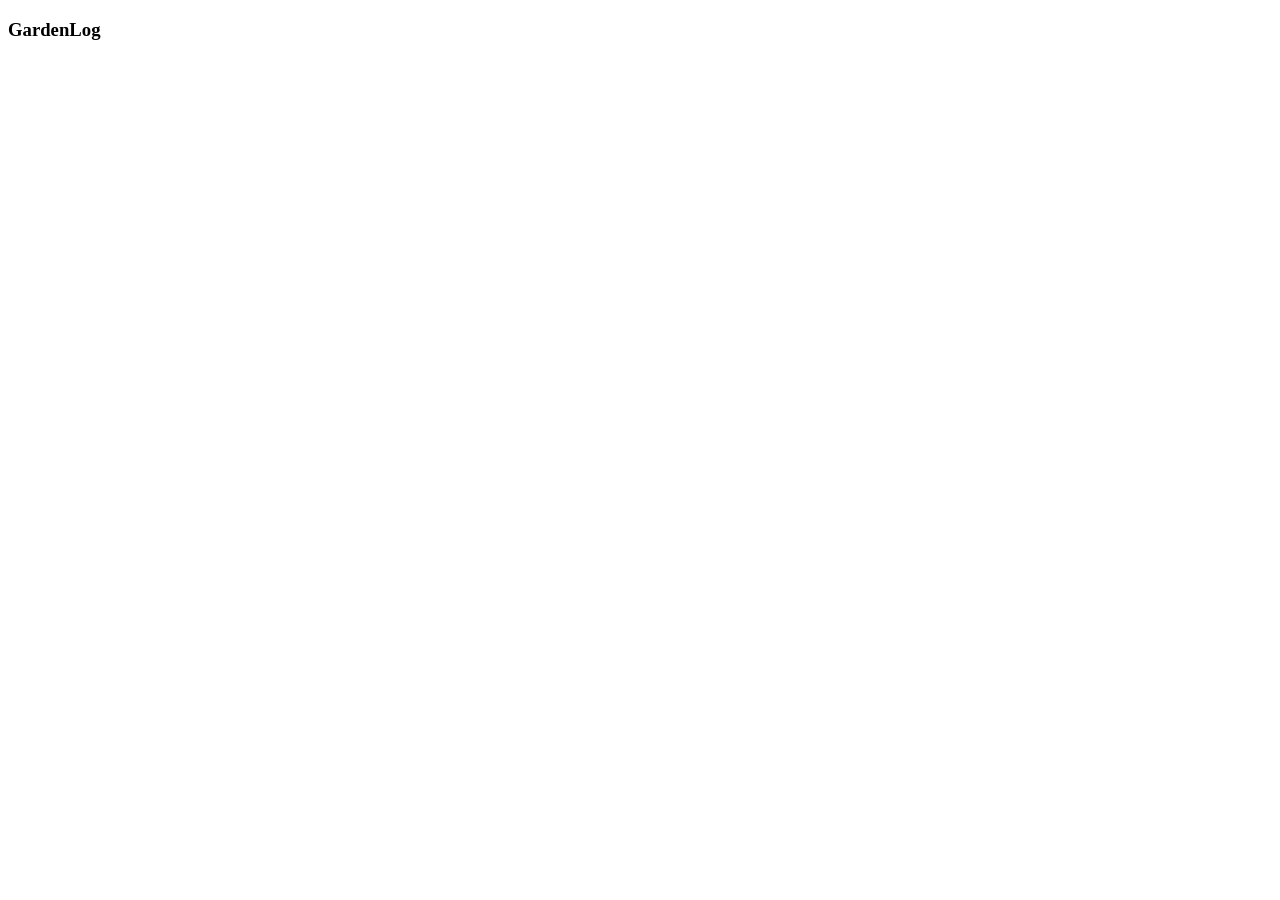
==== index.html @ 922a4bcf "index" ====
<!DOCTYPE html>
<html lang="en">
<head>
    <meta charset="UTF-8">
    <meta name="viewport" content="width=device-width, initial-scale=1.0">
    <title>GardenLog</title>
</head>
<body>
    <h3>GardenLog</h3>
</body>
</html>
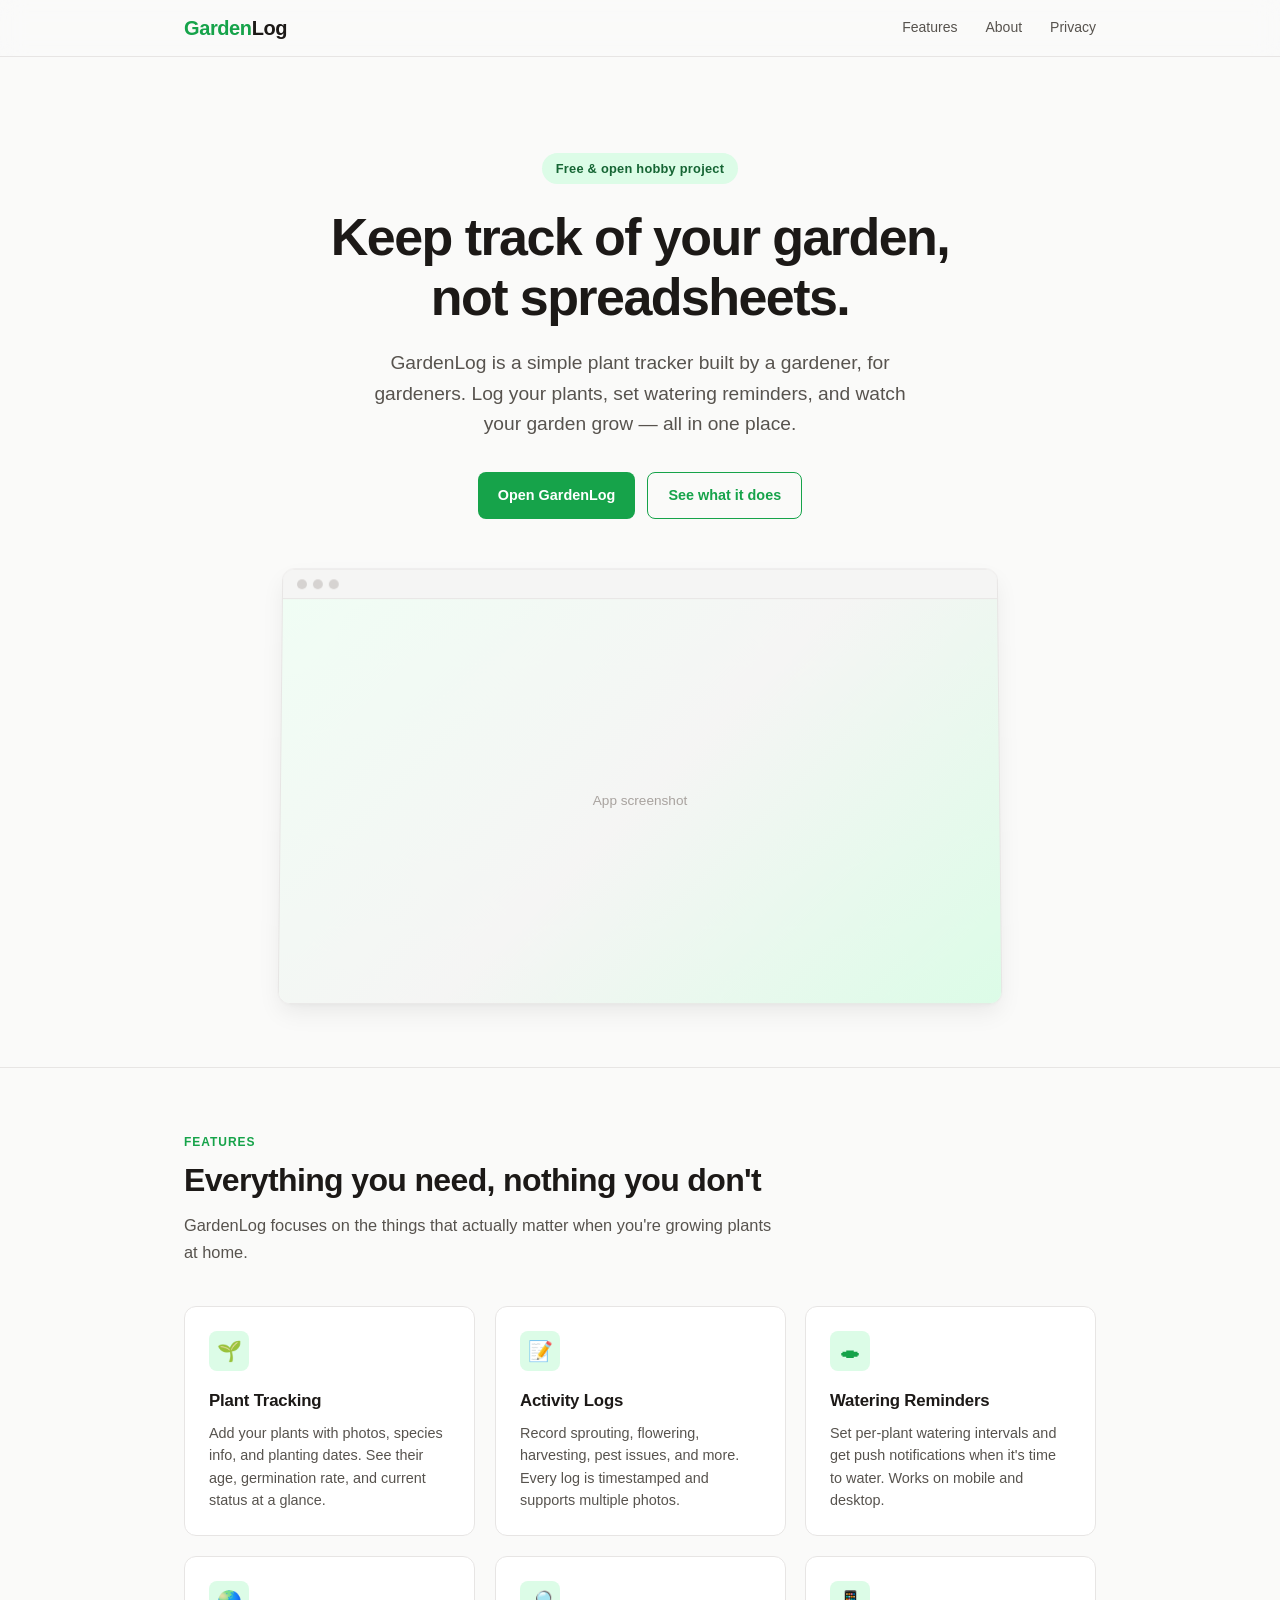
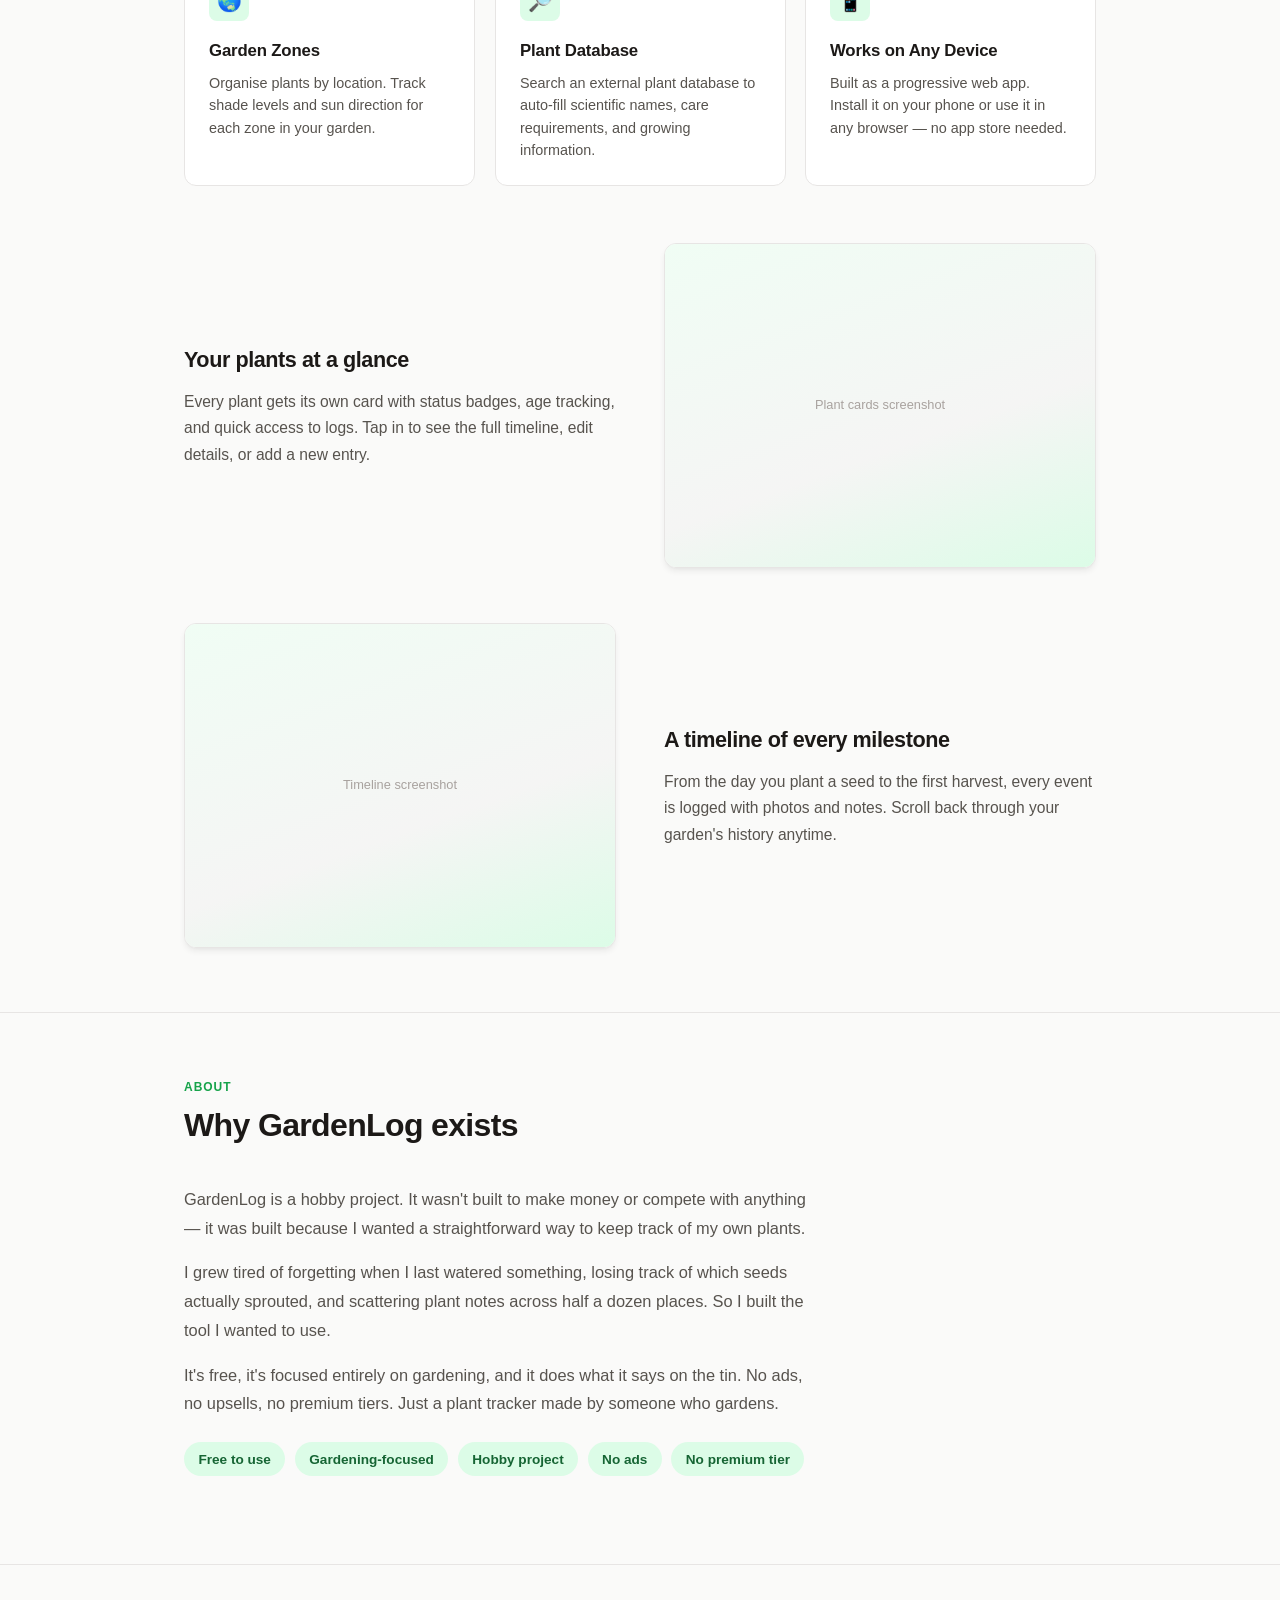
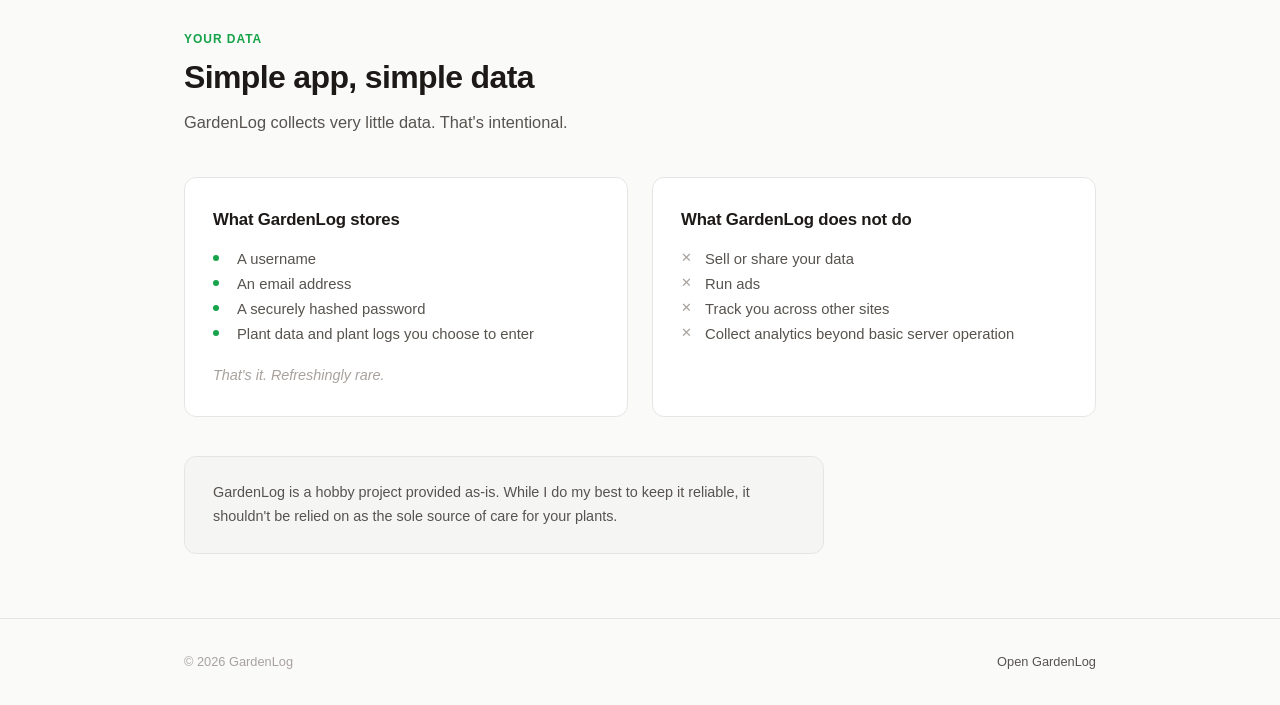
==== commit 6b916a83: "Landing page" ====
--- a/index.html
+++ b/index.html
@@ -1,11 +1,231 @@
 <!DOCTYPE html>
 <html lang="en">
 <head>
-    <meta charset="UTF-8">
-    <meta name="viewport" content="width=device-width, initial-scale=1.0">
-    <title>GardenLog</title>
+  <meta charset="UTF-8">
+  <meta name="viewport" content="width=device-width, initial-scale=1.0">
+  <title>GardenLog — Track your plants, your way</title>
+  <meta name="description" content="A free, gardening-focused plant tracker built as a hobby project. Log your plants, get watering reminders, and keep your garden organised.">
+  <link rel="stylesheet" href="css/main.css">
 </head>
 <body>
-    <h3>GardenLog</h3>
+
+  <!-- Header -->
+  <header class="site-header">
+    <div class="container">
+      <a href="#" class="logo">Garden<span>Log</span></a>
+      <nav>
+        <a href="#features">Features</a>
+        <a href="#about">About</a>
+        <a href="#privacy">Privacy</a>
+      </nav>
+    </div>
+  </header>
+
+  <!-- Hero -->
+  <section class="hero">
+    <div class="container">
+      <span class="hero-badge">Free &amp; open hobby project</span>
+      <h1>Keep track of your garden,<br>not spreadsheets.</h1>
+      <p class="subtitle">
+        GardenLog is a simple plant tracker built by a gardener, for gardeners.
+        Log your plants, set watering reminders, and watch your garden grow &mdash; all in one place.
+      </p>
+      <div class="hero-actions">
+        <a href="https://app.gardenlog.au" class="btn btn-primary">Open GardenLog</a>
+        <a href="#features" class="btn btn-outline">See what it does</a>
+      </div>
+
+      <div class="hero-image-wrapper reveal scale-in">
+        <div class="hero-image-frame">
+          <div class="hero-image-bar">
+            <span></span><span></span><span></span>
+          </div>
+          <div class="hero-image-placeholder">
+            <!-- Replace with: <img src="img/hero-screenshot.png" alt="GardenLog dashboard"> -->
+            App screenshot
+          </div>
+        </div>
+      </div>
+    </div>
+  </section>
+
+  <!-- Features -->
+  <section id="features">
+    <div class="container">
+      <div class="section-header reveal">
+        <p class="section-label">Features</p>
+        <h2 class="section-heading">Everything you need, nothing you don't</h2>
+        <p class="section-desc">GardenLog focuses on the things that actually matter when you're growing plants at home.</p>
+      </div>
+
+      <div class="feature-grid stagger">
+        <div class="feature-card reveal">
+          <div class="feature-icon">&#127793;</div>
+          <h3>Plant Tracking</h3>
+          <p>Add your plants with photos, species info, and planting dates. See their age, germination rate, and current status at a glance.</p>
+        </div>
+
+        <div class="feature-card reveal">
+          <div class="feature-icon">&#128221;</div>
+          <h3>Activity Logs</h3>
+          <p>Record sprouting, flowering, harvesting, pest issues, and more. Every log is timestamped and supports multiple photos.</p>
+        </div>
+
+        <div class="feature-card reveal">
+          <div class="feature-icon">&#128371;</div>
+          <h3>Watering Reminders</h3>
+          <p>Set per-plant watering intervals and get push notifications when it's time to water. Works on mobile and desktop.</p>
+        </div>
+
+        <div class="feature-card reveal">
+          <div class="feature-icon">&#127759;</div>
+          <h3>Garden Zones</h3>
+          <p>Organise plants by location. Track shade levels and sun direction for each zone in your garden.</p>
+        </div>
+
+        <div class="feature-card reveal">
+          <div class="feature-icon">&#128270;</div>
+          <h3>Plant Database</h3>
+          <p>Search an external plant database to auto-fill scientific names, care requirements, and growing information.</p>
+        </div>
+
+        <div class="feature-card reveal">
+          <div class="feature-icon">&#128241;</div>
+          <h3>Works on Any Device</h3>
+          <p>Built as a progressive web app. Install it on your phone or use it in any browser &mdash; no app store needed.</p>
+        </div>
+      </div>
+
+      <!-- Showcase: Plant detail -->
+      <div class="showcase reveal" style="margin-top: 3.5rem;">
+        <div class="showcase-text">
+          <h3>Your plants at a glance</h3>
+          <p>Every plant gets its own card with status badges, age tracking, and quick access to logs. Tap in to see the full timeline, edit details, or add a new entry.</p>
+        </div>
+        <div class="showcase-image reveal from-right">
+          <div class="showcase-image-placeholder">
+            <!-- Replace with: <img src="img/plant-cards.png" alt="Plant cards view"> -->
+            Plant cards screenshot
+          </div>
+        </div>
+      </div>
+
+      <!-- Showcase: Logs timeline -->
+      <div class="showcase reverse reveal" style="margin-top: 3.5rem;">
+        <div class="showcase-text">
+          <h3>A timeline of every milestone</h3>
+          <p>From the day you plant a seed to the first harvest, every event is logged with photos and notes. Scroll back through your garden's history anytime.</p>
+        </div>
+        <div class="showcase-image reveal from-left">
+          <div class="showcase-image-placeholder">
+            <!-- Replace with: <img src="img/timeline.png" alt="Plant timeline view"> -->
+            Timeline screenshot
+          </div>
+        </div>
+      </div>
+    </div>
+  </section>
+
+  <!-- About / Philosophy -->
+  <section id="about">
+    <div class="container">
+      <div class="section-header reveal">
+        <p class="section-label">About</p>
+        <h2 class="section-heading">Why GardenLog exists</h2>
+      </div>
+
+      <div class="story-block reveal">
+        <p>
+          GardenLog is a hobby project. It wasn't built to make money or compete with anything &mdash; it was built because I wanted a straightforward way to keep track of my own plants.
+        </p>
+        <p>
+          I grew tired of forgetting when I last watered something, losing track of which seeds actually sprouted, and scattering plant notes across half a dozen places. So I built the tool I wanted to use.
+        </p>
+        <p>
+          It's free, it's focused entirely on gardening, and it does what it says on the tin. No ads, no upsells, no premium tiers. Just a plant tracker made by someone who gardens.
+        </p>
+
+        <ul class="highlight-list">
+          <li>Free to use</li>
+          <li>Gardening-focused</li>
+          <li>Hobby project</li>
+          <li>No ads</li>
+          <li>No premium tier</li>
+        </ul>
+      </div>
+    </div>
+  </section>
+
+  <!-- Privacy & Data -->
+  <section id="privacy">
+    <div class="container">
+      <div class="section-header reveal">
+        <p class="section-label">Your data</p>
+        <h2 class="section-heading">Simple app, simple data</h2>
+        <p class="section-desc">GardenLog collects very little data. That's intentional.</p>
+      </div>
+
+      <div class="privacy-grid">
+        <div class="privacy-card stores reveal from-left">
+          <h3>What GardenLog stores</h3>
+          <ul>
+            <li>A username</li>
+            <li>An email address</li>
+            <li>A securely hashed password</li>
+            <li>Plant data and plant logs you choose to enter</li>
+          </ul>
+          <p class="privacy-summary">That's it. Refreshingly rare.</p>
+        </div>
+
+        <div class="privacy-card does-not reveal from-right">
+          <h3>What GardenLog does not do</h3>
+          <ul>
+            <li>Sell or share your data</li>
+            <li>Run ads</li>
+            <li>Track you across other sites</li>
+            <li>Collect analytics beyond basic server operation</li>
+          </ul>
+        </div>
+      </div>
+
+      <div class="disclaimer reveal" style="margin-top: 2.5rem;">
+        <p>
+          GardenLog is a hobby project provided as-is.
+          While I do my best to keep it reliable, it shouldn't be relied on as the sole source of care for your plants.
+        </p>
+      </div>
+    </div>
+  </section>
+
+  <!-- Footer -->
+  <footer class="site-footer">
+    <div class="container">
+      <p>&copy; 2026 GardenLog</p>
+      <a href="https://app.gardenlog.au">Open GardenLog</a>
+    </div>
+  </footer>
+
+  <script>
+    (function () {
+      var prefersReduced = window.matchMedia('(prefers-reduced-motion: reduce)').matches;
+      var reveals = document.querySelectorAll('.reveal');
+
+      if (prefersReduced) {
+        reveals.forEach(function (el) { el.classList.add('visible'); });
+        return;
+      }
+
+      var observer = new IntersectionObserver(function (entries) {
+        entries.forEach(function (entry) {
+          if (entry.isIntersecting) {
+            entry.target.classList.add('visible');
+            observer.unobserve(entry.target);
+          }
+        });
+      }, { threshold: 0.15, rootMargin: '0px 0px -40px 0px' });
+
+      reveals.forEach(function (el) { observer.observe(el); });
+    })();
+  </script>
 </body>
-</html>+</html>
--- a/css/main.css
+++ b/css/main.css
@@ -0,0 +1,654 @@
+*,
+*::before,
+*::after {
+  box-sizing: border-box;
+  margin: 0;
+  padding: 0;
+}
+
+:root {
+  --green-50: #f0fdf4;
+  --green-100: #dcfce7;
+  --green-200: #bbf7d0;
+  --green-300: #86efac;
+  --green-400: #4ade80;
+  --green-500: #22c55e;
+  --green-600: #16a34a;
+  --green-700: #15803d;
+  --green-800: #166534;
+  --green-900: #14532d;
+
+  --stone-50: #fafaf9;
+  --stone-100: #f5f5f4;
+  --stone-200: #e7e5e4;
+  --stone-300: #d6d3d1;
+  --stone-400: #a8a29e;
+  --stone-500: #78716c;
+  --stone-600: #57534e;
+  --stone-700: #44403c;
+  --stone-800: #292524;
+  --stone-900: #1c1917;
+
+  --text-primary: var(--stone-900);
+  --text-secondary: var(--stone-600);
+  --text-muted: var(--stone-400);
+  --bg-page: var(--stone-50);
+  --bg-card: #ffffff;
+  --bg-card-hover: var(--stone-100);
+  --border-color: var(--stone-200);
+  --accent: var(--green-600);
+  --accent-light: var(--green-100);
+  --accent-dark: var(--green-800);
+  --radius: 12px;
+  --radius-sm: 8px;
+  --shadow-sm: 0 1px 2px rgba(0, 0, 0, 0.05);
+  --shadow-md: 0 4px 6px -1px rgba(0, 0, 0, 0.07), 0 2px 4px -2px rgba(0, 0, 0, 0.05);
+  --shadow-lg: 0 10px 25px -3px rgba(0, 0, 0, 0.08), 0 4px 6px -4px rgba(0, 0, 0, 0.04);
+  --max-width: 960px;
+}
+
+html {
+  scroll-behavior: smooth;
+  -webkit-text-size-adjust: 100%;
+}
+
+body {
+  font-family: -apple-system, BlinkMacSystemFont, "Segoe UI", Roboto, "Helvetica Neue", Arial, sans-serif;
+  color: var(--text-primary);
+  background-color: var(--bg-page);
+  line-height: 1.7;
+  font-size: 1rem;
+  -webkit-font-smoothing: antialiased;
+  -moz-osx-font-smoothing: grayscale;
+}
+
+/* ── Layout ── */
+
+.container {
+  max-width: var(--max-width);
+  margin: 0 auto;
+  padding: 0 1.5rem;
+}
+
+section {
+  padding: 4rem 0;
+}
+
+section + section {
+  border-top: 1px solid var(--border-color);
+}
+
+/* ── Header / Nav ── */
+
+.site-header {
+  position: sticky;
+  top: 0;
+  z-index: 100;
+  background: rgba(250, 250, 249, 0.85);
+  backdrop-filter: blur(12px);
+  -webkit-backdrop-filter: blur(12px);
+  border-bottom: 1px solid var(--border-color);
+}
+
+.site-header .container {
+  display: flex;
+  align-items: center;
+  justify-content: space-between;
+  height: 3.5rem;
+}
+
+.site-header .logo {
+  font-size: 1.25rem;
+  font-weight: 700;
+  color: var(--accent);
+  text-decoration: none;
+  letter-spacing: -0.02em;
+}
+
+.site-header .logo span {
+  color: var(--text-primary);
+}
+
+.site-header nav {
+  display: flex;
+  gap: 1.75rem;
+}
+
+.site-header nav a {
+  color: var(--text-secondary);
+  text-decoration: none;
+  font-size: 0.875rem;
+  font-weight: 500;
+  transition: color 0.15s ease;
+}
+
+.site-header nav a:hover {
+  color: var(--accent);
+}
+
+.btn {
+  display: inline-flex;
+  align-items: center;
+  gap: 0.5rem;
+  padding: 0.625rem 1.25rem;
+  border-radius: var(--radius-sm);
+  font-size: 0.9rem;
+  font-weight: 600;
+  text-decoration: none;
+  cursor: pointer;
+  border: none;
+  transition: background-color 0.15s ease, transform 0.1s ease, box-shadow 0.15s ease;
+}
+
+.btn:active {
+  transform: scale(0.98);
+}
+
+.btn-primary {
+  background: var(--accent);
+  color: #ffffff;
+}
+
+.btn-primary:hover {
+  background: var(--green-700);
+}
+
+.btn-outline {
+  background: transparent;
+  color: var(--accent);
+  border: 1.5px solid var(--accent);
+}
+
+.btn-outline:hover {
+  background: var(--accent-light);
+}
+
+/* ── Hero ── */
+
+.hero {
+  padding: 6rem 0 4rem;
+  text-align: center;
+}
+
+.hero-badge {
+  display: inline-block;
+  background: var(--accent-light);
+  color: var(--green-800);
+  font-size: 0.8rem;
+  font-weight: 600;
+  padding: 0.3rem 0.85rem;
+  border-radius: 100px;
+  margin-bottom: 1.5rem;
+  letter-spacing: 0.02em;
+}
+
+.hero h1 {
+  font-size: clamp(2.25rem, 5vw, 3.25rem);
+  font-weight: 800;
+  line-height: 1.15;
+  letter-spacing: -0.03em;
+  color: var(--text-primary);
+  margin-bottom: 1.25rem;
+}
+
+.hero h1 .accent {
+  color: var(--accent);
+}
+
+.hero .subtitle {
+  font-size: clamp(1.05rem, 2.5vw, 1.2rem);
+  color: var(--text-secondary);
+  max-width: 560px;
+  margin: 0 auto 2rem;
+  line-height: 1.6;
+}
+
+.hero-actions {
+  display: flex;
+  gap: 0.75rem;
+  justify-content: center;
+  flex-wrap: wrap;
+}
+
+/* ── Section headers ── */
+
+.section-label {
+  font-size: 0.75rem;
+  font-weight: 700;
+  text-transform: uppercase;
+  letter-spacing: 0.08em;
+  color: var(--accent);
+  margin-bottom: 0.5rem;
+}
+
+.section-heading {
+  font-size: clamp(1.5rem, 3.5vw, 2rem);
+  font-weight: 700;
+  letter-spacing: -0.02em;
+  line-height: 1.25;
+  margin-bottom: 0.75rem;
+}
+
+.section-desc {
+  color: var(--text-secondary);
+  max-width: 600px;
+  font-size: 1.025rem;
+  line-height: 1.65;
+}
+
+.section-header {
+  margin-bottom: 2.5rem;
+}
+
+/* ── Feature cards ── */
+
+.feature-grid {
+  display: grid;
+  grid-template-columns: repeat(auto-fit, minmax(260px, 1fr));
+  gap: 1.25rem;
+}
+
+.feature-card {
+  background: var(--bg-card);
+  border: 1px solid var(--border-color);
+  border-radius: var(--radius);
+  padding: 1.5rem;
+  transition: box-shadow 0.2s ease, border-color 0.2s ease;
+}
+
+.feature-card:hover {
+  box-shadow: var(--shadow-md);
+  border-color: var(--green-200);
+}
+
+.feature-icon {
+  width: 2.5rem;
+  height: 2.5rem;
+  display: flex;
+  align-items: center;
+  justify-content: center;
+  background: var(--accent-light);
+  color: var(--accent);
+  border-radius: var(--radius-sm);
+  font-size: 1.25rem;
+  margin-bottom: 1rem;
+}
+
+.feature-card h3 {
+  font-size: 1.05rem;
+  font-weight: 650;
+  margin-bottom: 0.4rem;
+  letter-spacing: -0.01em;
+}
+
+.feature-card p {
+  font-size: 0.9rem;
+  color: var(--text-secondary);
+  line-height: 1.55;
+}
+
+/* ── Philosophy / story section ── */
+
+.story-block {
+  max-width: 640px;
+}
+
+.story-block p {
+  color: var(--text-secondary);
+  font-size: 1.025rem;
+  line-height: 1.75;
+  margin-bottom: 1rem;
+}
+
+.story-block p:last-child {
+  margin-bottom: 0;
+}
+
+.highlight-list {
+  list-style: none;
+  display: flex;
+  flex-wrap: wrap;
+  gap: 0.6rem;
+  margin: 1.5rem 0;
+}
+
+.highlight-list li {
+  background: var(--accent-light);
+  color: var(--green-800);
+  padding: 0.35rem 0.9rem;
+  border-radius: 100px;
+  font-size: 0.85rem;
+  font-weight: 600;
+}
+
+/* ── Privacy / data section ── */
+
+.privacy-grid {
+  display: grid;
+  grid-template-columns: 1fr 1fr;
+  gap: 1.5rem;
+}
+
+.privacy-card {
+  background: var(--bg-card);
+  border: 1px solid var(--border-color);
+  border-radius: var(--radius);
+  padding: 1.75rem;
+}
+
+.privacy-card h3 {
+  font-size: 1.05rem;
+  font-weight: 650;
+  margin-bottom: 0.75rem;
+  letter-spacing: -0.01em;
+}
+
+.privacy-card ul {
+  list-style: none;
+  padding: 0;
+}
+
+.privacy-card ul li {
+  position: relative;
+  padding-left: 1.5rem;
+  font-size: 0.925rem;
+  color: var(--text-secondary);
+  line-height: 1.7;
+}
+
+.privacy-card.stores ul li::before {
+  content: "";
+  position: absolute;
+  left: 0;
+  top: 0.55em;
+  width: 6px;
+  height: 6px;
+  background: var(--accent);
+  border-radius: 50%;
+}
+
+.privacy-card.does-not ul li::before {
+  content: "\2715";
+  position: absolute;
+  left: 0;
+  top: 0;
+  font-size: 0.8rem;
+  color: var(--stone-400);
+}
+
+.privacy-summary {
+  margin-top: 1rem;
+  font-size: 0.9rem;
+  color: var(--text-muted);
+  font-style: italic;
+}
+
+/* ── Disclaimer ── */
+
+.disclaimer {
+  background: var(--stone-100);
+  border: 1px solid var(--border-color);
+  border-radius: var(--radius);
+  padding: 1.5rem 1.75rem;
+  max-width: 640px;
+}
+
+.disclaimer p {
+  font-size: 0.9rem;
+  color: var(--text-secondary);
+  line-height: 1.65;
+}
+
+/* ── Footer ── */
+
+.site-footer {
+  padding: 2rem 0;
+  border-top: 1px solid var(--border-color);
+}
+
+.site-footer .container {
+  display: flex;
+  align-items: center;
+  justify-content: space-between;
+  flex-wrap: wrap;
+  gap: 0.75rem;
+}
+
+.site-footer p {
+  font-size: 0.8rem;
+  color: var(--text-muted);
+}
+
+.site-footer a {
+  color: var(--text-secondary);
+  text-decoration: none;
+  font-size: 0.8rem;
+  transition: color 0.15s ease;
+}
+
+.site-footer a:hover {
+  color: var(--accent);
+}
+
+/* ── Hero image ── */
+
+.hero-image-wrapper {
+  margin-top: 3rem;
+  perspective: 1200px;
+}
+
+.hero-image-frame {
+  max-width: 720px;
+  margin: 0 auto;
+  border-radius: var(--radius);
+  border: 1px solid var(--border-color);
+  background: var(--bg-card);
+  box-shadow: var(--shadow-lg);
+  overflow: hidden;
+  transform: rotateX(2deg);
+  transition: transform 0.4s ease;
+}
+
+.hero-image-frame:hover {
+  transform: rotateX(0deg);
+}
+
+.hero-image-bar {
+  display: flex;
+  align-items: center;
+  gap: 6px;
+  padding: 0.6rem 0.85rem;
+  background: var(--stone-100);
+  border-bottom: 1px solid var(--border-color);
+}
+
+.hero-image-bar span {
+  width: 10px;
+  height: 10px;
+  border-radius: 50%;
+  background: var(--stone-300);
+}
+
+.hero-image-placeholder {
+  width: 100%;
+  aspect-ratio: 16 / 9;
+  background:
+    linear-gradient(135deg, var(--green-50) 0%, var(--stone-100) 50%, var(--green-100) 100%);
+  display: flex;
+  align-items: center;
+  justify-content: center;
+  color: var(--text-muted);
+  font-size: 0.85rem;
+  font-weight: 500;
+}
+
+.hero-image-placeholder img {
+  width: 100%;
+  height: 100%;
+  object-fit: cover;
+  display: block;
+}
+
+/* ── Showcase (text + image side-by-side) ── */
+
+.showcase {
+  display: grid;
+  grid-template-columns: 1fr 1fr;
+  gap: 3rem;
+  align-items: center;
+}
+
+.showcase.reverse {
+  direction: rtl;
+}
+
+.showcase.reverse > * {
+  direction: ltr;
+}
+
+.showcase-text h3 {
+  font-size: 1.35rem;
+  font-weight: 700;
+  letter-spacing: -0.02em;
+  margin-bottom: 0.6rem;
+}
+
+.showcase-text p {
+  color: var(--text-secondary);
+  font-size: 0.975rem;
+  line-height: 1.7;
+  margin-bottom: 0.75rem;
+}
+
+.showcase-text p:last-child {
+  margin-bottom: 0;
+}
+
+.showcase-image {
+  border-radius: var(--radius);
+  border: 1px solid var(--border-color);
+  background: var(--bg-card);
+  overflow: hidden;
+  box-shadow: var(--shadow-md);
+}
+
+.showcase-image-placeholder {
+  width: 100%;
+  aspect-ratio: 4 / 3;
+  background:
+    linear-gradient(160deg, var(--green-50) 0%, var(--stone-100) 60%, var(--green-100) 100%);
+  display: flex;
+  align-items: center;
+  justify-content: center;
+  color: var(--text-muted);
+  font-size: 0.8rem;
+  font-weight: 500;
+}
+
+.showcase-image-placeholder img {
+  width: 100%;
+  height: 100%;
+  object-fit: cover;
+  display: block;
+}
+
+/* ── Scroll reveal ── */
+
+.reveal {
+  opacity: 0;
+  transform: translateY(32px);
+  transition: opacity 0.7s cubic-bezier(0.16, 1, 0.3, 1),
+              transform 0.7s cubic-bezier(0.16, 1, 0.3, 1);
+  will-change: opacity, transform;
+}
+
+.reveal.from-left {
+  transform: translateX(-40px);
+}
+
+.reveal.from-right {
+  transform: translateX(40px);
+}
+
+.reveal.scale-in {
+  transform: scale(0.95);
+}
+
+.reveal.visible {
+  opacity: 1;
+  transform: translateY(0) translateX(0) scale(1);
+}
+
+/* Stagger children */
+.stagger > .reveal:nth-child(1) { transition-delay: 0s; }
+.stagger > .reveal:nth-child(2) { transition-delay: 0.08s; }
+.stagger > .reveal:nth-child(3) { transition-delay: 0.16s; }
+.stagger > .reveal:nth-child(4) { transition-delay: 0.24s; }
+.stagger > .reveal:nth-child(5) { transition-delay: 0.32s; }
+.stagger > .reveal:nth-child(6) { transition-delay: 0.4s; }
+
+/* ── Responsive ── */
+
+@media (max-width: 640px) {
+  section {
+    padding: 3rem 0;
+  }
+
+  .hero {
+    padding: 4rem 0 3rem;
+  }
+
+  .privacy-grid {
+    grid-template-columns: 1fr;
+  }
+
+  .site-header nav {
+    gap: 1rem;
+  }
+
+  .site-header nav a {
+    font-size: 0.8rem;
+  }
+
+  .hero-actions {
+    flex-direction: column;
+    align-items: center;
+  }
+
+  .hero-actions .btn {
+    width: 100%;
+    max-width: 260px;
+    justify-content: center;
+  }
+
+  .showcase {
+    grid-template-columns: 1fr;
+    gap: 1.5rem;
+  }
+
+  .showcase.reverse {
+    direction: ltr;
+  }
+
+  .hero-image-frame {
+    transform: none;
+  }
+
+  /* Reduce motion on mobile for perf */
+  .reveal {
+    transform: translateY(20px);
+  }
+
+  .reveal.from-left,
+  .reveal.from-right {
+    transform: translateY(20px);
+  }
+}
+
+@media (prefers-reduced-motion: reduce) {
+  .reveal {
+    opacity: 1;
+    transform: none;
+    transition: none;
+  }
+}
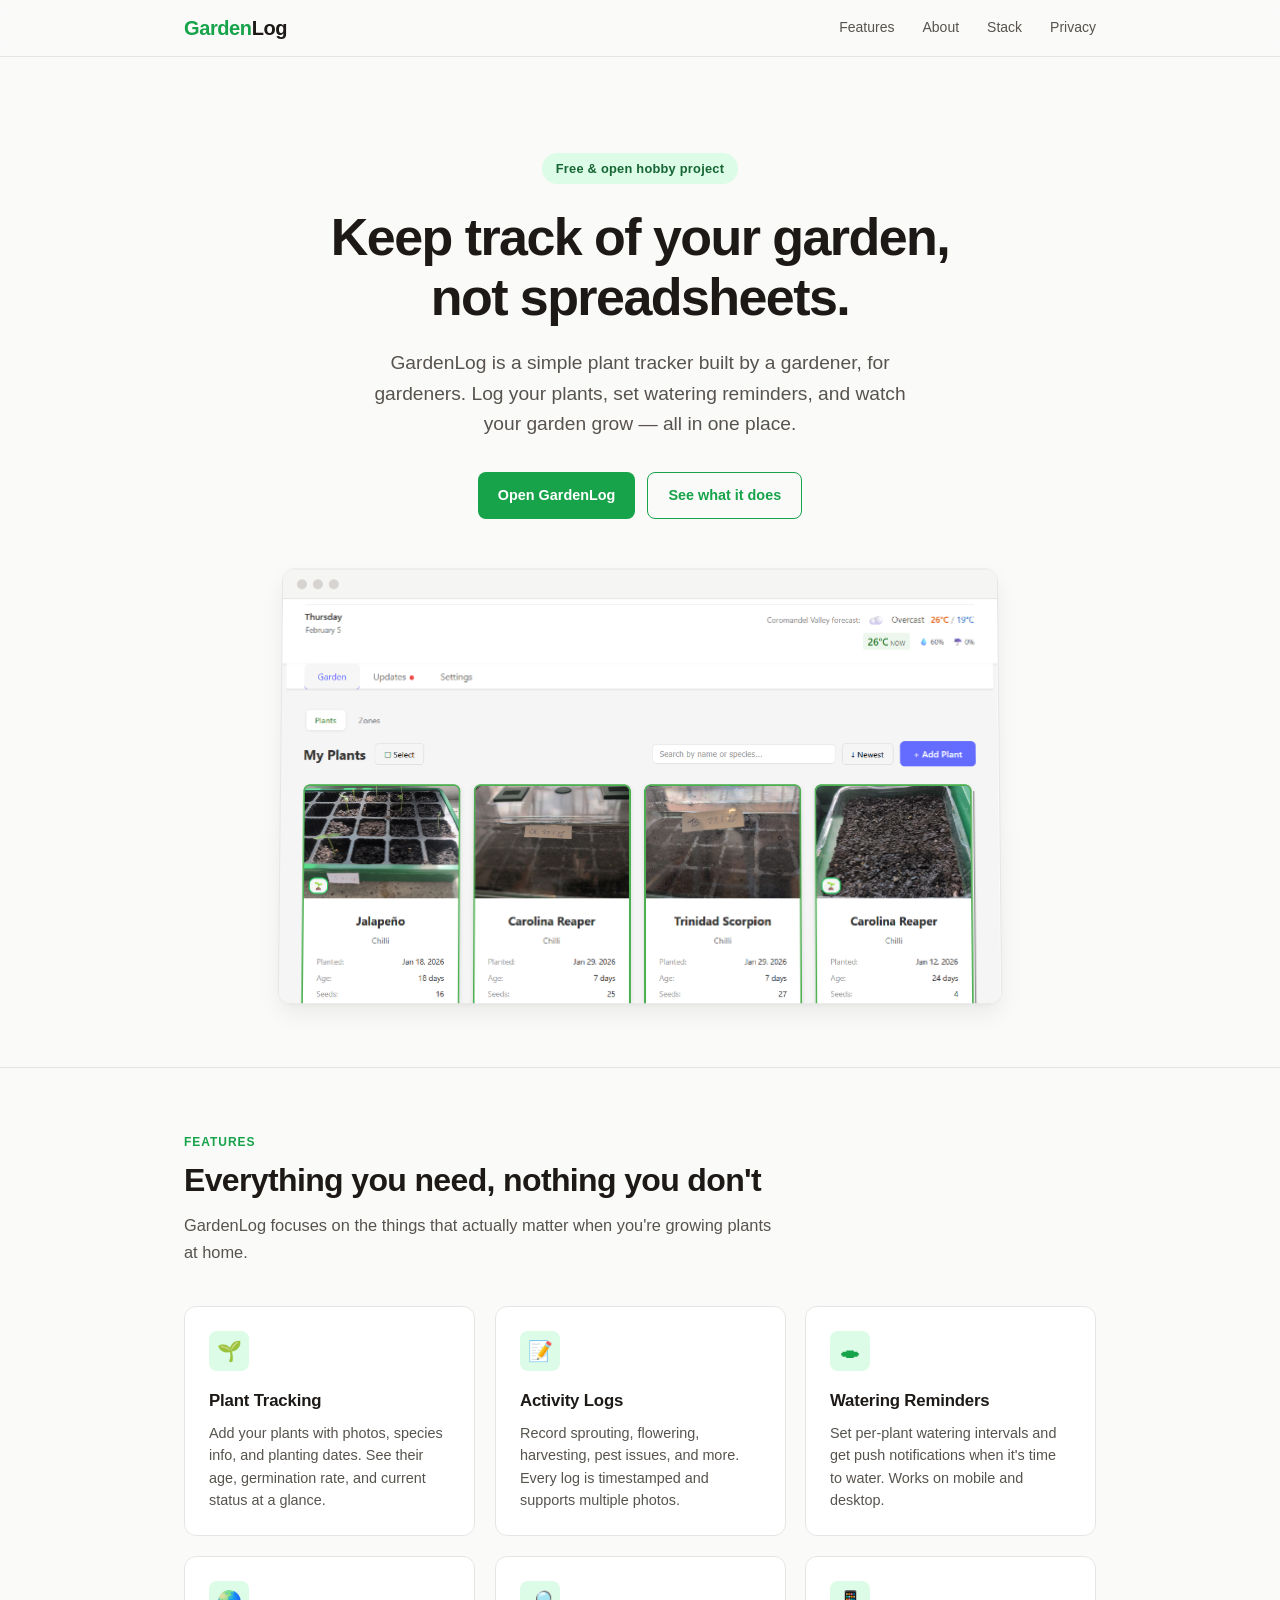
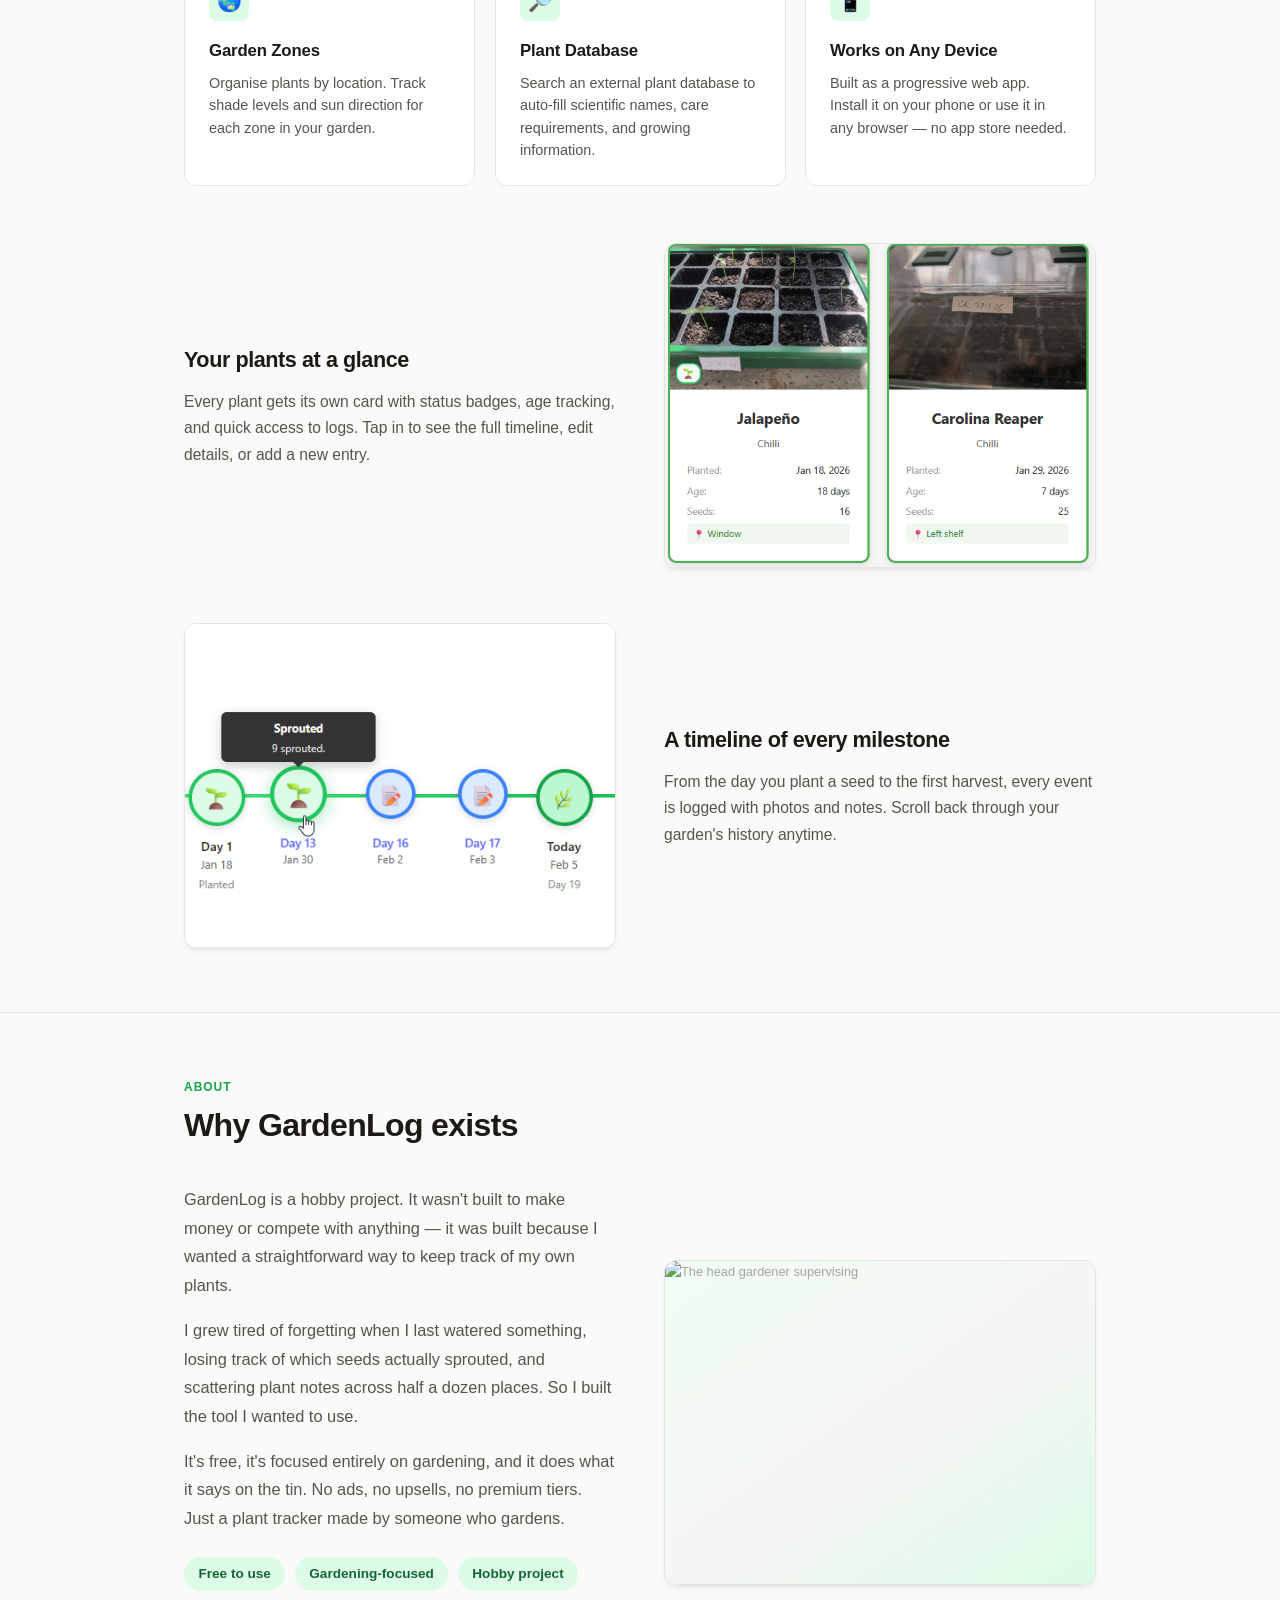
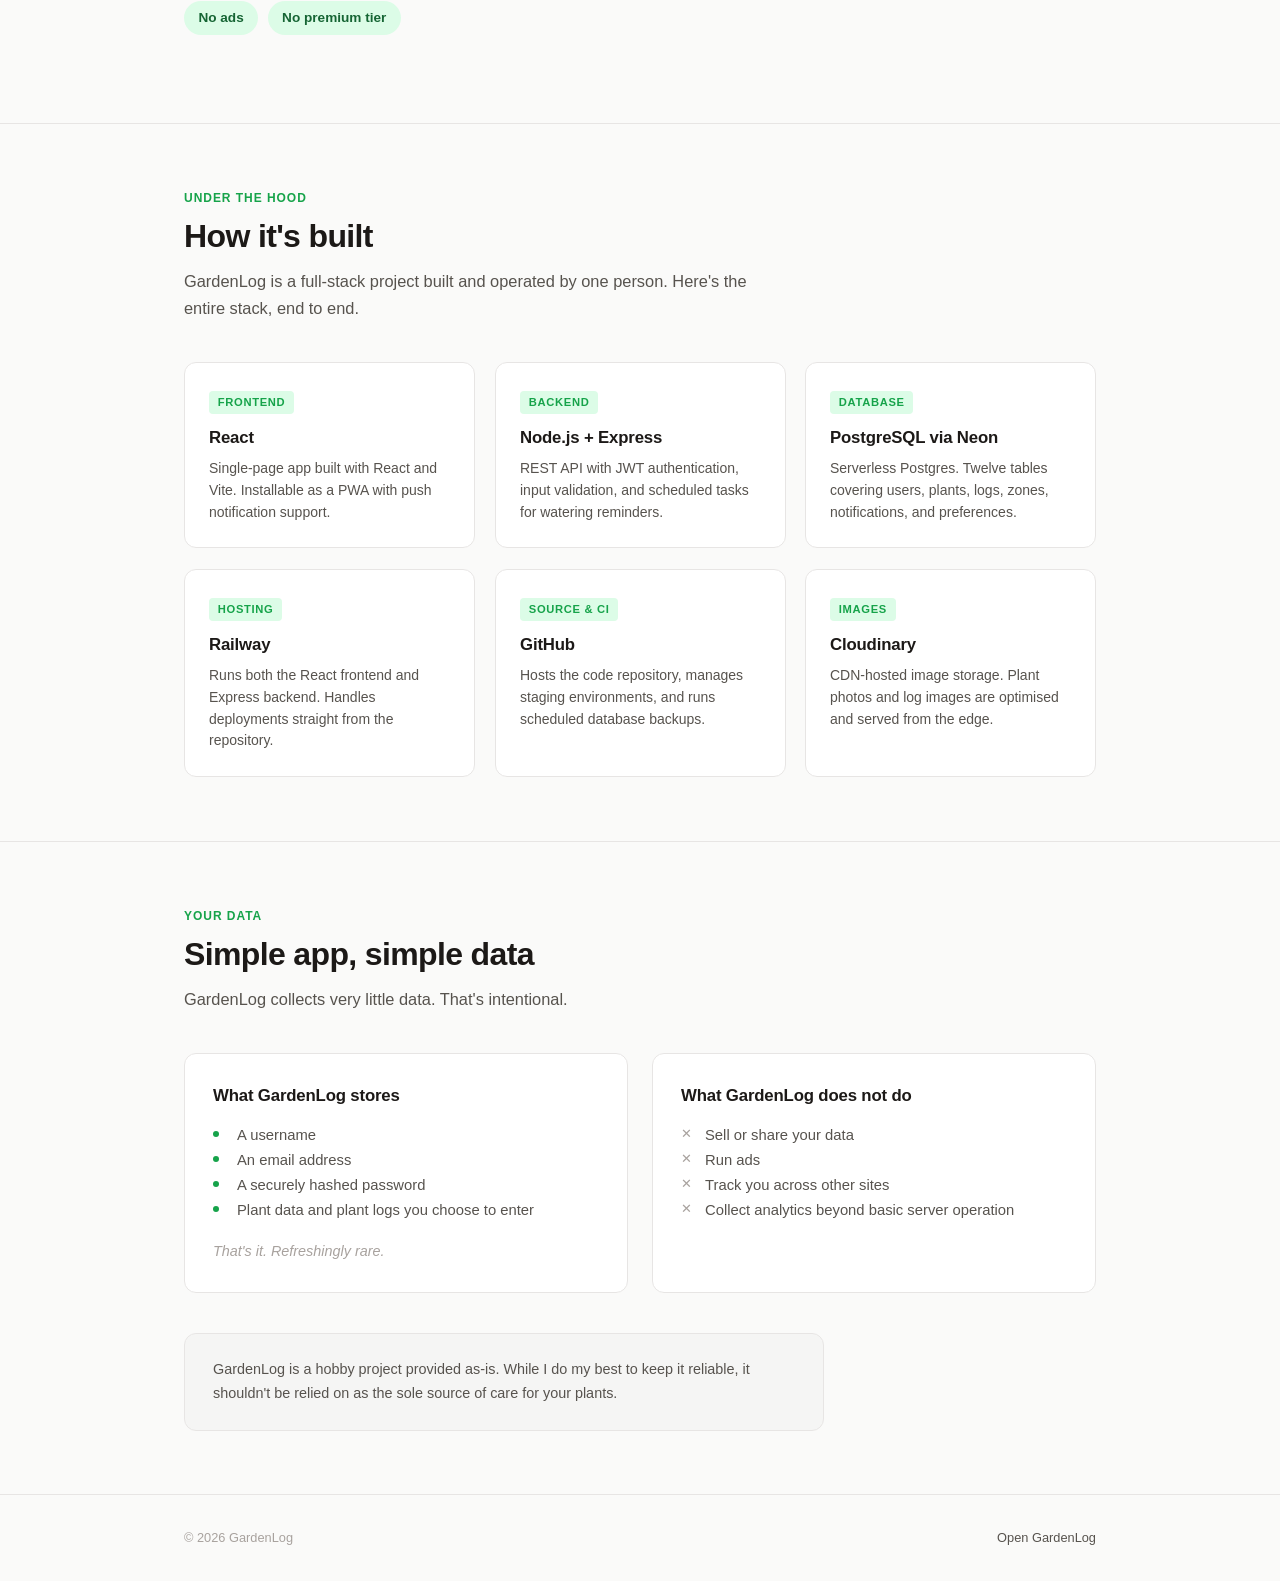
==== commit cfde2757: "landing site" ====
--- a/index.html
+++ b/index.html
@@ -16,6 +16,7 @@
       <nav>
         <a href="#features">Features</a>
         <a href="#about">About</a>
+        <a href="#stack">Stack</a>
         <a href="#privacy">Privacy</a>
       </nav>
     </div>
@@ -42,7 +43,7 @@
           </div>
           <div class="hero-image-placeholder">
             <!-- Replace with: <img src="img/hero-screenshot.png" alt="GardenLog dashboard"> -->
-            App screenshot
+            <img src="img/site02.png" alt="GardenLog dashboard">
           </div>
         </div>
       </div>
@@ -105,7 +106,7 @@
         <div class="showcase-image reveal from-right">
           <div class="showcase-image-placeholder">
             <!-- Replace with: <img src="img/plant-cards.png" alt="Plant cards view"> -->
-            Plant cards screenshot
+            <img src="img/cards00.png" alt="Plant cards view">
           </div>
         </div>
       </div>
@@ -119,7 +120,7 @@
         <div class="showcase-image reveal from-left">
           <div class="showcase-image-placeholder">
             <!-- Replace with: <img src="img/timeline.png" alt="Plant timeline view"> -->
-            Timeline screenshot
+            <img src="img/timeline02.png" alt="Plant timeline view">
           </div>
         </div>
       </div>
@@ -134,24 +135,82 @@
         <h2 class="section-heading">Why GardenLog exists</h2>
       </div>
 
-      <div class="story-block reveal">
-        <p>
-          GardenLog is a hobby project. It wasn't built to make money or compete with anything &mdash; it was built because I wanted a straightforward way to keep track of my own plants.
-        </p>
-        <p>
-          I grew tired of forgetting when I last watered something, losing track of which seeds actually sprouted, and scattering plant notes across half a dozen places. So I built the tool I wanted to use.
-        </p>
-        <p>
-          It's free, it's focused entirely on gardening, and it does what it says on the tin. No ads, no upsells, no premium tiers. Just a plant tracker made by someone who gardens.
-        </p>
-
-        <ul class="highlight-list">
-          <li>Free to use</li>
-          <li>Gardening-focused</li>
-          <li>Hobby project</li>
-          <li>No ads</li>
-          <li>No premium tier</li>
-        </ul>
+      <div class="about-layout">
+        <div class="story-block reveal">
+          <p>
+            GardenLog is a hobby project. It wasn't built to make money or compete with anything &mdash; it was built because I wanted a straightforward way to keep track of my own plants.
+          </p>
+          <p>
+            I grew tired of forgetting when I last watered something, losing track of which seeds actually sprouted, and scattering plant notes across half a dozen places. So I built the tool I wanted to use.
+          </p>
+          <p>
+            It's free, it's focused entirely on gardening, and it does what it says on the tin. No ads, no upsells, no premium tiers. Just a plant tracker made by someone who gardens.
+          </p>
+
+          <ul class="highlight-list">
+            <li>Free to use</li>
+            <li>Gardening-focused</li>
+            <li>Hobby project</li>
+            <li>No ads</li>
+            <li>No premium tier</li>
+          </ul>
+        </div>
+
+        <div class="about-image reveal from-right">
+          <div class="about-image-placeholder">
+            <!-- Replace with: <img src="img/dog-and-plants.jpg" alt="The head gardener supervising"> -->
+            <img src="img/albert.jpg" alt="The head gardener supervising">
+          </div>
+        </div>
+      </div>
+    </div>
+  </section>
+
+  <!-- Tech Stack -->
+  <section id="stack">
+    <div class="container">
+      <div class="section-header reveal">
+        <p class="section-label">Under the hood</p>
+        <h2 class="section-heading">How it's built</h2>
+        <p class="section-desc">GardenLog is a full-stack project built and operated by one person. Here's the entire stack, end to end.</p>
+      </div>
+
+      <div class="stack-grid stagger">
+        <div class="stack-item reveal">
+          <span class="stack-role">Frontend</span>
+          <h3>React</h3>
+          <p>Single-page app built with React and Vite. Installable as a PWA with push notification support.</p>
+        </div>
+
+        <div class="stack-item reveal">
+          <span class="stack-role">Backend</span>
+          <h3>Node.js + Express</h3>
+          <p>REST API with JWT authentication, input validation, and scheduled tasks for watering reminders.</p>
+        </div>
+
+        <div class="stack-item reveal">
+          <span class="stack-role">Database</span>
+          <h3>PostgreSQL via Neon</h3>
+          <p>Serverless Postgres. Twelve tables covering users, plants, logs, zones, notifications, and preferences.</p>
+        </div>
+
+        <div class="stack-item reveal">
+          <span class="stack-role">Hosting</span>
+          <h3>Railway</h3>
+          <p>Runs both the React frontend and Express backend. Handles deployments straight from the repository.</p>
+        </div>
+
+        <div class="stack-item reveal">
+          <span class="stack-role">Source &amp; CI</span>
+          <h3>GitHub</h3>
+          <p>Hosts the code repository, manages staging environments, and runs scheduled database backups.</p>
+        </div>
+
+        <div class="stack-item reveal">
+          <span class="stack-role">Images</span>
+          <h3>Cloudinary</h3>
+          <p>CDN-hosted image storage. Plant photos and log images are optimised and served from the edge.</p>
+        </div>
       </div>
     </div>
   </section>
@@ -197,6 +256,11 @@
     </div>
   </section>
 
+  <!-- Back to top -->
+  <button class="back-to-top" id="back-to-top" aria-label="Back to top">
+    <svg viewBox="0 0 24 24"><polyline points="18 15 12 9 6 15"></polyline></svg>
+  </button>
+
   <!-- Footer -->
   <footer class="site-footer">
     <div class="container">
@@ -212,19 +276,43 @@
 
       if (prefersReduced) {
         reveals.forEach(function (el) { el.classList.add('visible'); });
-        return;
+      } else {
+        var observer = new IntersectionObserver(function (entries) {
+          entries.forEach(function (entry) {
+            if (entry.isIntersecting) {
+              entry.target.classList.add('visible');
+              observer.unobserve(entry.target);
+            }
+          });
+        }, { threshold: 0.15, rootMargin: '0px 0px -40px 0px' });
+
+        reveals.forEach(function (el) { observer.observe(el); });
       }
 
-      var observer = new IntersectionObserver(function (entries) {
-        entries.forEach(function (entry) {
-          if (entry.isIntersecting) {
-            entry.target.classList.add('visible');
-            observer.unobserve(entry.target);
-          }
-        });
-      }, { threshold: 0.15, rootMargin: '0px 0px -40px 0px' });
-
-      reveals.forEach(function (el) { observer.observe(el); });
+      /* Back to top */
+      var btn = document.getElementById('back-to-top');
+      var scrollThreshold = 600;
+      var ticking = false;
+
+      function onScroll() {
+        if (!ticking) {
+          window.requestAnimationFrame(function () {
+            if (window.scrollY > scrollThreshold) {
+              btn.classList.add('visible');
+            } else {
+              btn.classList.remove('visible');
+            }
+            ticking = false;
+          });
+          ticking = true;
+        }
+      }
+
+      window.addEventListener('scroll', onScroll, { passive: true });
+
+      btn.addEventListener('click', function () {
+        window.scrollTo({ top: 0, behavior: 'smooth' });
+      });
     })();
   </script>
 </body>
--- a/css/main.css
+++ b/css/main.css
@@ -289,8 +289,42 @@
 
 /* ── Philosophy / story section ── */
 
+.about-layout {
+  display: grid;
+  grid-template-columns: 1fr 1fr;
+  gap: 3rem;
+  align-items: center;
+}
+
 .story-block {
   max-width: 640px;
+}
+
+.about-image {
+  border-radius: var(--radius);
+  overflow: hidden;
+  border: 1px solid var(--border-color);
+  box-shadow: var(--shadow-md);
+}
+
+.about-image-placeholder {
+  width: 100%;
+  aspect-ratio: 4 / 3;
+  background:
+    linear-gradient(145deg, var(--green-50) 0%, var(--stone-100) 55%, var(--green-100) 100%);
+  display: flex;
+  align-items: center;
+  justify-content: center;
+  color: var(--text-muted);
+  font-size: 0.8rem;
+  font-weight: 500;
+}
+
+.about-image-placeholder img {
+  width: 100%;
+  height: 100%;
+  object-fit: cover;
+  display: block;
 }
 
 .story-block p {
@@ -381,6 +415,53 @@
   font-size: 0.9rem;
   color: var(--text-muted);
   font-style: italic;
+}
+
+/* ── Tech stack ── */
+
+.stack-grid {
+  display: grid;
+  grid-template-columns: repeat(3, 1fr);
+  gap: 1.25rem;
+}
+
+.stack-item {
+  background: var(--bg-card);
+  border: 1px solid var(--border-color);
+  border-radius: var(--radius);
+  padding: 1.5rem;
+  transition: box-shadow 0.2s ease, border-color 0.2s ease;
+}
+
+.stack-item:hover {
+  box-shadow: var(--shadow-md);
+  border-color: var(--green-200);
+}
+
+.stack-role {
+  display: inline-block;
+  font-size: 0.7rem;
+  font-weight: 700;
+  text-transform: uppercase;
+  letter-spacing: 0.06em;
+  color: var(--accent);
+  background: var(--accent-light);
+  padding: 0.15rem 0.55rem;
+  border-radius: 4px;
+  margin-bottom: 0.6rem;
+}
+
+.stack-item h3 {
+  font-size: 1.05rem;
+  font-weight: 650;
+  margin-bottom: 0.35rem;
+  letter-spacing: -0.01em;
+}
+
+.stack-item p {
+  font-size: 0.875rem;
+  color: var(--text-secondary);
+  line-height: 1.55;
 }
 
 /* ── Disclaimer ── */
@@ -587,19 +668,131 @@
 .stagger > .reveal:nth-child(5) { transition-delay: 0.32s; }
 .stagger > .reveal:nth-child(6) { transition-delay: 0.4s; }
 
+/* ── Back to top ── */
+
+.back-to-top {
+  position: fixed;
+  bottom: 1.5rem;
+  right: 1.5rem;
+  z-index: 90;
+  width: 2.75rem;
+  height: 2.75rem;
+  border-radius: 50%;
+  border: 1px solid var(--border-color);
+  background: var(--bg-card);
+  box-shadow: var(--shadow-md);
+  color: var(--text-secondary);
+  cursor: pointer;
+  display: flex;
+  align-items: center;
+  justify-content: center;
+  opacity: 0;
+  visibility: hidden;
+  transform: translateY(12px);
+  transition: opacity 0.3s ease, visibility 0.3s ease, transform 0.3s ease,
+              background-color 0.15s ease, color 0.15s ease;
+}
+
+.back-to-top.visible {
+  opacity: 1;
+  visibility: visible;
+  transform: translateY(0);
+}
+
+.back-to-top:hover {
+  background: var(--accent);
+  color: #ffffff;
+  border-color: var(--accent);
+}
+
+.back-to-top svg {
+  width: 1.125rem;
+  height: 1.125rem;
+  stroke: currentColor;
+  fill: none;
+  stroke-width: 2.5;
+  stroke-linecap: round;
+  stroke-linejoin: round;
+}
+
 /* ── Responsive ── */
 
-@media (max-width: 640px) {
+/* ── Large tablets / small desktops ── */
+@media (max-width: 960px) {
+  .container {
+    padding: 0 1.25rem;
+  }
+
+  .showcase {
+    gap: 2rem;
+  }
+
+  .about-layout {
+    gap: 2rem;
+  }
+}
+
+/* ── Tablets ── */
+@media (max-width: 820px) {
+  section {
+    padding: 3.5rem 0;
+  }
+
+  .hero {
+    padding: 5rem 0 3.5rem;
+  }
+
+  .stack-grid {
+    grid-template-columns: repeat(2, 1fr);
+  }
+
+  .showcase {
+    grid-template-columns: 1fr 1fr;
+    gap: 1.75rem;
+  }
+
+  .showcase-text h3 {
+    font-size: 1.2rem;
+  }
+
+  .showcase-text p {
+    font-size: 0.925rem;
+  }
+
+  .feature-grid {
+    grid-template-columns: repeat(2, 1fr);
+  }
+
+  .section-header {
+    margin-bottom: 2rem;
+  }
+}
+
+/* ── Large phones / small tablets ── */
+@media (max-width: 680px) {
+  .container {
+    padding: 0 1rem;
+  }
+
   section {
     padding: 3rem 0;
   }
 
   .hero {
-    padding: 4rem 0 3rem;
-  }
-
-  .privacy-grid {
-    grid-template-columns: 1fr;
+    padding: 3.5rem 0 2.5rem;
+  }
+
+  .hero-badge {
+    font-size: 0.75rem;
+    margin-bottom: 1.25rem;
+  }
+
+  .hero .subtitle {
+    font-size: 1rem;
+  }
+
+  .hero-image-frame {
+    transform: none;
   }
 
   .site-header nav {
@@ -617,24 +810,67 @@
 
   .hero-actions .btn {
     width: 100%;
-    max-width: 260px;
+    max-width: 280px;
     justify-content: center;
+  }
+
+  .feature-grid {
+    grid-template-columns: 1fr;
   }
 
   .showcase {
     grid-template-columns: 1fr;
-    gap: 1.5rem;
+    gap: 1.25rem;
   }
 
   .showcase.reverse {
     direction: ltr;
   }
 
-  .hero-image-frame {
-    transform: none;
-  }
-
-  /* Reduce motion on mobile for perf */
+  .about-layout {
+    grid-template-columns: 1fr;
+    gap: 1.5rem;
+  }
+
+  .privacy-grid {
+    grid-template-columns: 1fr;
+  }
+
+  .stack-grid {
+    grid-template-columns: 1fr;
+  }
+
+  .privacy-card {
+    padding: 1.25rem;
+  }
+
+  .stack-item {
+    padding: 1.25rem;
+  }
+
+  .feature-card {
+    padding: 1.25rem;
+  }
+
+  .disclaimer {
+    padding: 1.25rem;
+  }
+
+  .story-block p {
+    font-size: 0.975rem;
+  }
+
+  .section-desc {
+    font-size: 0.975rem;
+  }
+
+  .back-to-top {
+    bottom: 1rem;
+    right: 1rem;
+    width: 2.5rem;
+    height: 2.5rem;
+  }
+
   .reveal {
     transform: translateY(20px);
   }
@@ -642,6 +878,46 @@
   .reveal.from-left,
   .reveal.from-right {
     transform: translateY(20px);
+  }
+}
+
+/* ── Small phones ── */
+@media (max-width: 400px) {
+  .container {
+    padding: 0 0.75rem;
+  }
+
+  .site-header .container {
+    height: 3rem;
+  }
+
+  .site-header .logo {
+    font-size: 1.1rem;
+  }
+
+  .site-header nav {
+    gap: 0.65rem;
+  }
+
+  .site-header nav a {
+    font-size: 0.75rem;
+  }
+
+  .hero h1 {
+    font-size: 1.75rem;
+  }
+
+  .section-heading {
+    font-size: 1.35rem;
+  }
+
+  .highlight-list {
+    gap: 0.4rem;
+  }
+
+  .highlight-list li {
+    font-size: 0.8rem;
+    padding: 0.25rem 0.7rem;
   }
 }
 
@@ -651,4 +927,8 @@
     transform: none;
     transition: none;
   }
-}
+
+  .back-to-top {
+    transition: background-color 0.15s ease, color 0.15s ease;
+  }
+}
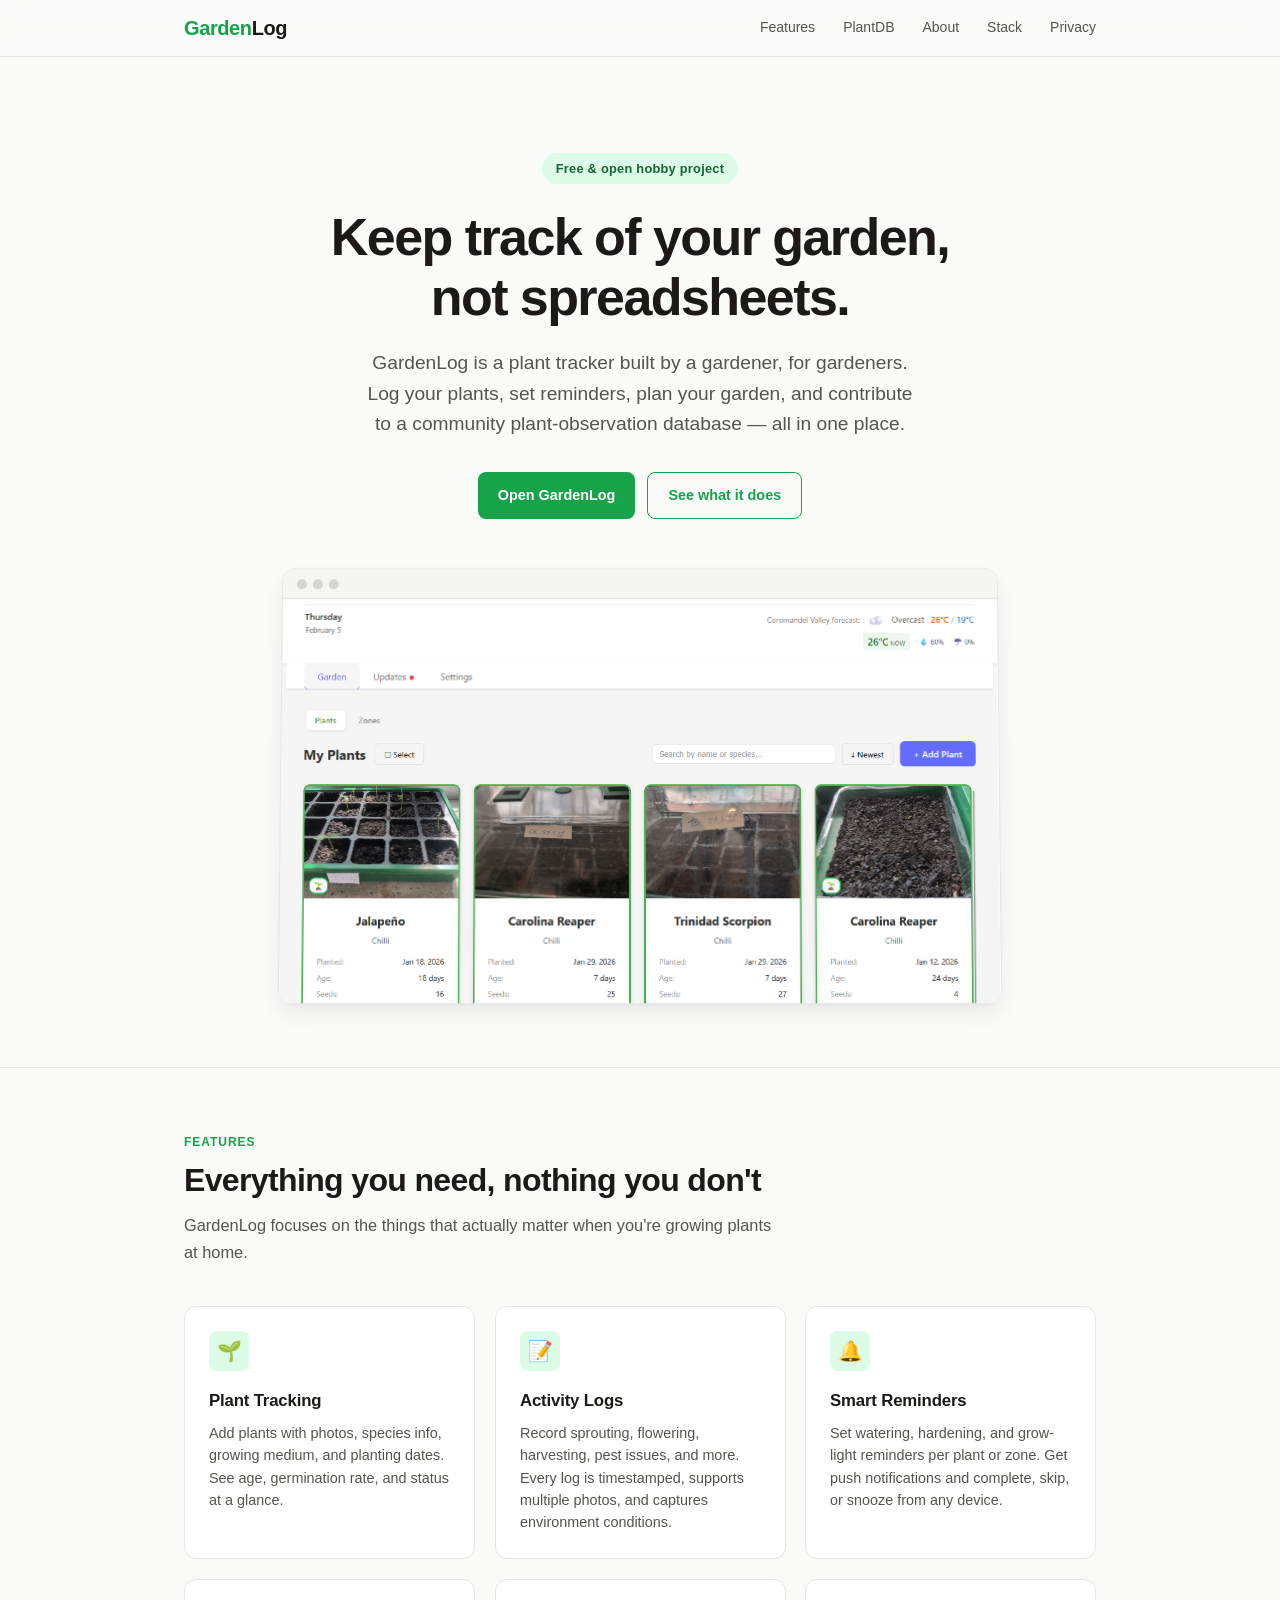
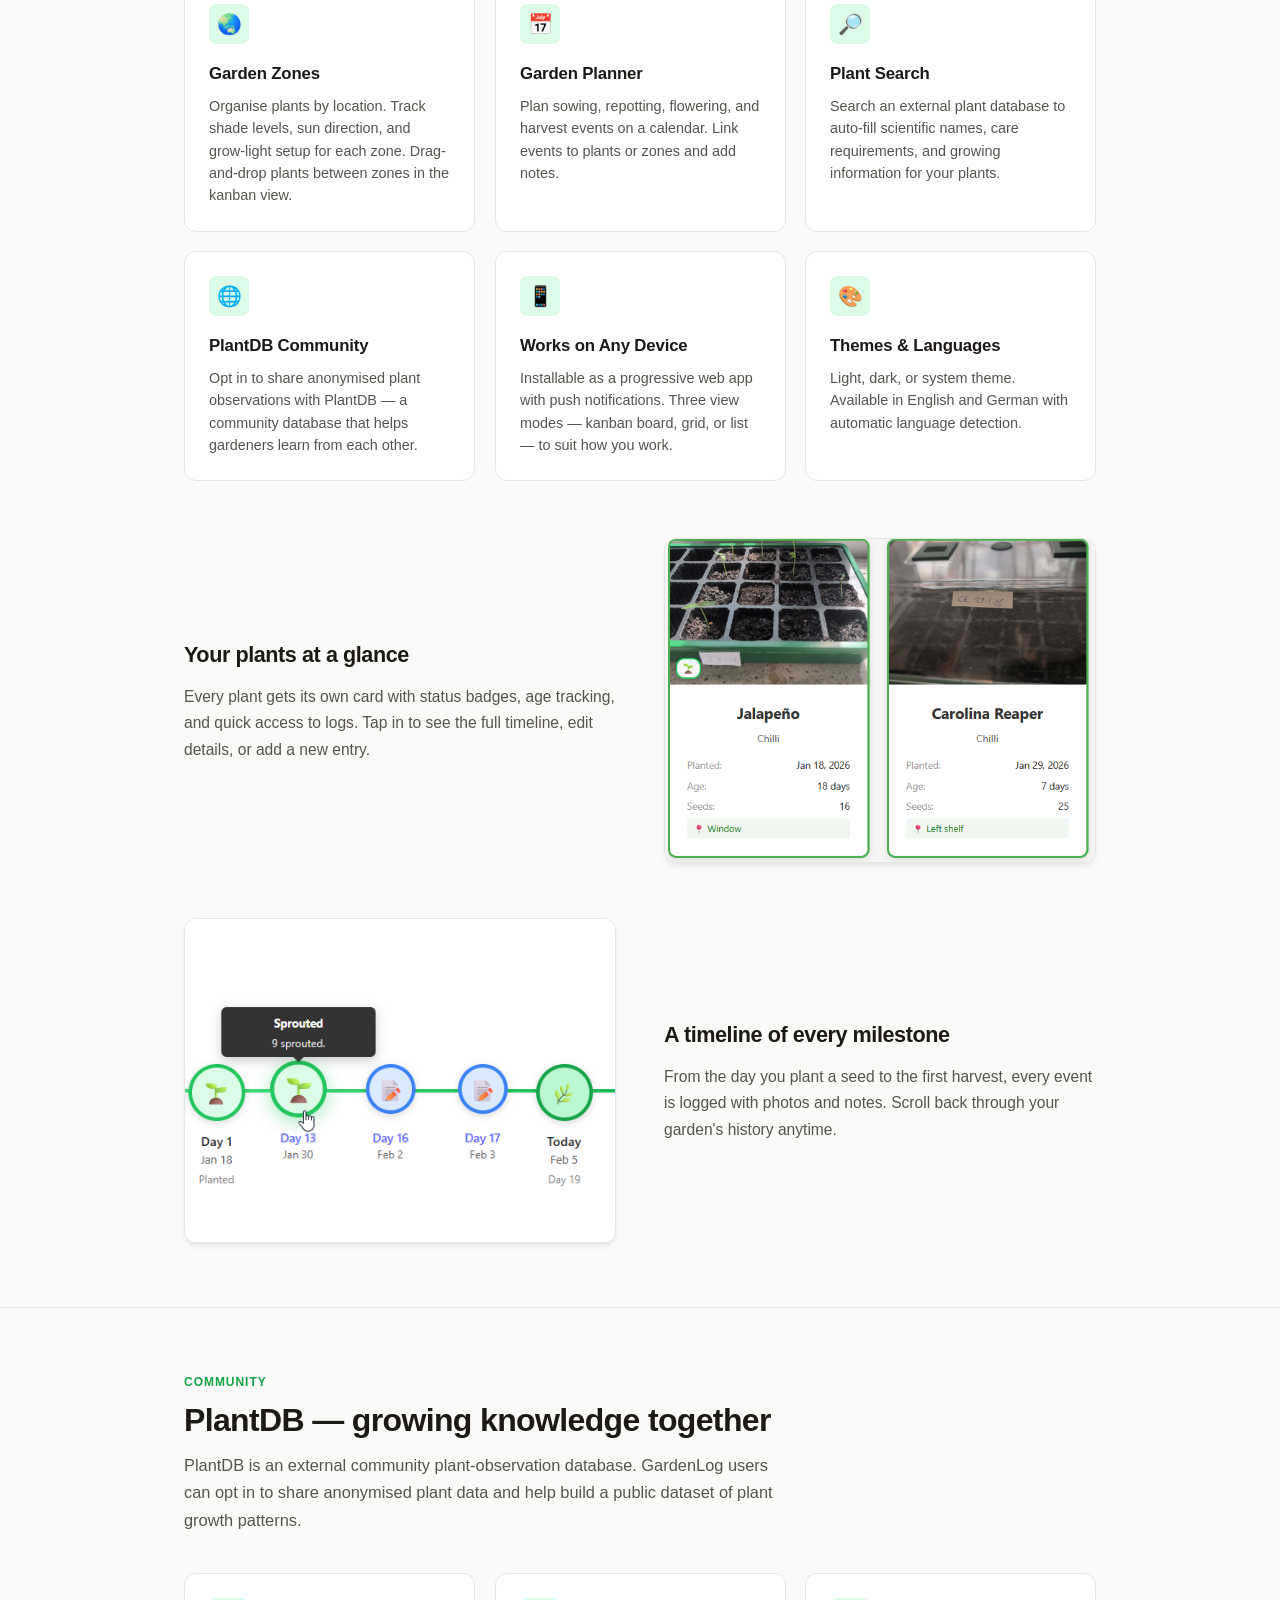
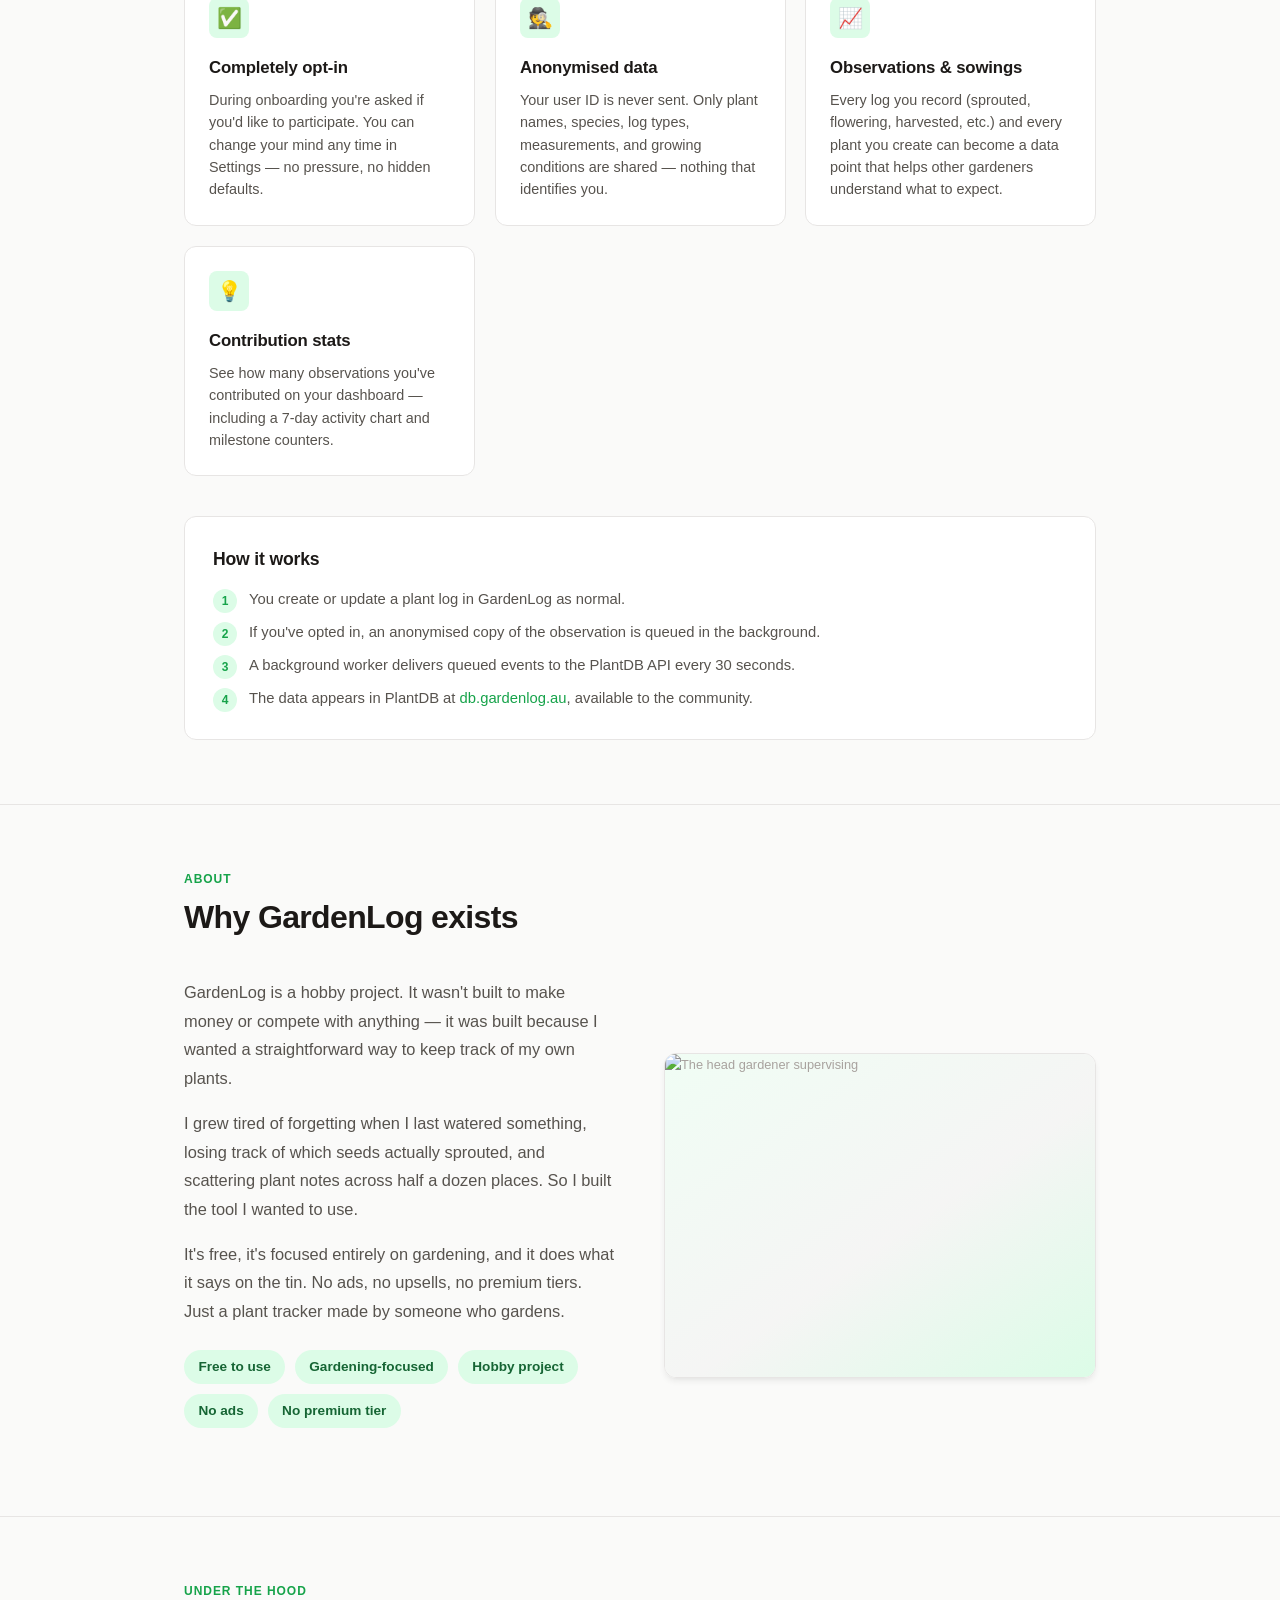
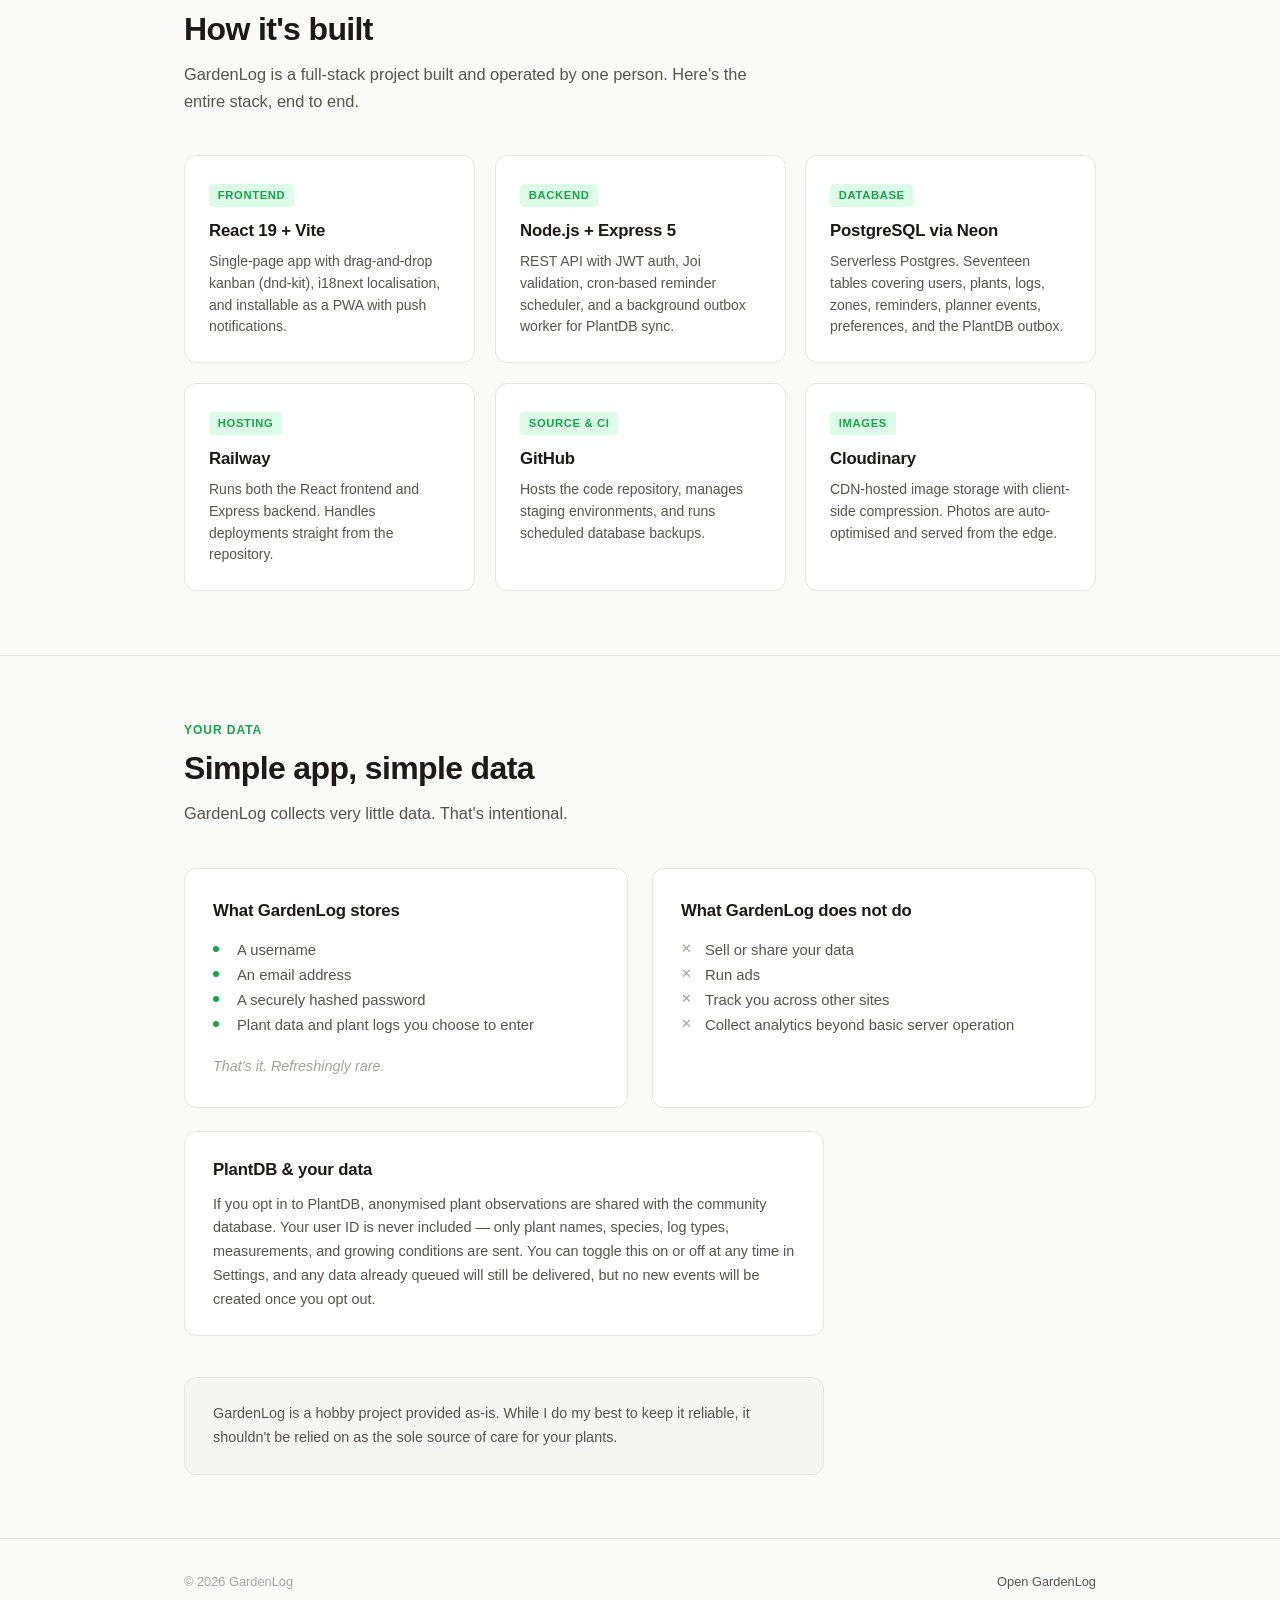
==== commit b962b737: "update landing page" ====
--- a/index.html
+++ b/index.html
@@ -4,7 +4,7 @@
   <meta charset="UTF-8">
   <meta name="viewport" content="width=device-width, initial-scale=1.0">
   <title>GardenLog — Track your plants, your way</title>
-  <meta name="description" content="A free, gardening-focused plant tracker built as a hobby project. Log your plants, get watering reminders, and keep your garden organised.">
+  <meta name="description" content="A free, gardening-focused plant tracker. Log your plants, get watering reminders, plan your garden, and contribute to a community plant-observation database.">
   <link rel="stylesheet" href="css/main.css">
 </head>
 <body>
@@ -15,6 +15,7 @@
       <a href="#" class="logo">Garden<span>Log</span></a>
       <nav>
         <a href="#features">Features</a>
+        <a href="#plantdb">PlantDB</a>
         <a href="#about">About</a>
         <a href="#stack">Stack</a>
         <a href="#privacy">Privacy</a>
@@ -28,8 +29,8 @@
       <span class="hero-badge">Free &amp; open hobby project</span>
       <h1>Keep track of your garden,<br>not spreadsheets.</h1>
       <p class="subtitle">
-        GardenLog is a simple plant tracker built by a gardener, for gardeners.
-        Log your plants, set watering reminders, and watch your garden grow &mdash; all in one place.
+        GardenLog is a plant tracker built by a gardener, for gardeners.
+        Log your plants, set reminders, plan your garden, and contribute to a community plant-observation database &mdash; all in one place.
       </p>
       <div class="hero-actions">
         <a href="https://app.gardenlog.au" class="btn btn-primary">Open GardenLog</a>
@@ -63,37 +64,55 @@
         <div class="feature-card reveal">
           <div class="feature-icon">&#127793;</div>
           <h3>Plant Tracking</h3>
-          <p>Add your plants with photos, species info, and planting dates. See their age, germination rate, and current status at a glance.</p>
+          <p>Add plants with photos, species info, growing medium, and planting dates. See age, germination rate, and status at a glance.</p>
         </div>
 
         <div class="feature-card reveal">
           <div class="feature-icon">&#128221;</div>
           <h3>Activity Logs</h3>
-          <p>Record sprouting, flowering, harvesting, pest issues, and more. Every log is timestamped and supports multiple photos.</p>
-        </div>
-
-        <div class="feature-card reveal">
-          <div class="feature-icon">&#128371;</div>
-          <h3>Watering Reminders</h3>
-          <p>Set per-plant watering intervals and get push notifications when it's time to water. Works on mobile and desktop.</p>
+          <p>Record sprouting, flowering, harvesting, pest issues, and more. Every log is timestamped, supports multiple photos, and captures environment conditions.</p>
+        </div>
+
+        <div class="feature-card reveal">
+          <div class="feature-icon">&#128276;</div>
+          <h3>Smart Reminders</h3>
+          <p>Set watering, hardening, and grow-light reminders per plant or zone. Get push notifications and complete, skip, or snooze from any device.</p>
         </div>
 
         <div class="feature-card reveal">
           <div class="feature-icon">&#127759;</div>
           <h3>Garden Zones</h3>
-          <p>Organise plants by location. Track shade levels and sun direction for each zone in your garden.</p>
+          <p>Organise plants by location. Track shade levels, sun direction, and grow-light setup for each zone. Drag-and-drop plants between zones in the kanban view.</p>
+        </div>
+
+        <div class="feature-card reveal">
+          <div class="feature-icon">&#128197;</div>
+          <h3>Garden Planner</h3>
+          <p>Plan sowing, repotting, flowering, and harvest events on a calendar. Link events to plants or zones and add notes.</p>
         </div>
 
         <div class="feature-card reveal">
           <div class="feature-icon">&#128270;</div>
-          <h3>Plant Database</h3>
-          <p>Search an external plant database to auto-fill scientific names, care requirements, and growing information.</p>
+          <h3>Plant Search</h3>
+          <p>Search an external plant database to auto-fill scientific names, care requirements, and growing information for your plants.</p>
+        </div>
+
+        <div class="feature-card reveal">
+          <div class="feature-icon">&#127760;</div>
+          <h3>PlantDB Community</h3>
+          <p>Opt in to share anonymised plant observations with PlantDB &mdash; a community database that helps gardeners learn from each other.</p>
         </div>
 
         <div class="feature-card reveal">
           <div class="feature-icon">&#128241;</div>
           <h3>Works on Any Device</h3>
-          <p>Built as a progressive web app. Install it on your phone or use it in any browser &mdash; no app store needed.</p>
+          <p>Installable as a progressive web app with push notifications. Three view modes &mdash; kanban board, grid, or list &mdash; to suit how you work.</p>
+        </div>
+
+        <div class="feature-card reveal">
+          <div class="feature-icon">&#127912;</div>
+          <h3>Themes &amp; Languages</h3>
+          <p>Light, dark, or system theme. Available in English and German with automatic language detection.</p>
         </div>
       </div>
 
@@ -123,6 +142,53 @@
             <img src="img/timeline02.png" alt="Plant timeline view">
           </div>
         </div>
+      </div>
+    </div>
+  </section>
+
+  <!-- PlantDB -->
+  <section id="plantdb">
+    <div class="container">
+      <div class="section-header reveal">
+        <p class="section-label">Community</p>
+        <h2 class="section-heading">PlantDB &mdash; growing knowledge together</h2>
+        <p class="section-desc">PlantDB is an external community plant-observation database. GardenLog users can opt in to share anonymised plant data and help build a public dataset of plant growth patterns.</p>
+      </div>
+
+      <div class="plantdb-grid stagger">
+        <div class="plantdb-card reveal">
+          <div class="plantdb-icon">&#9989;</div>
+          <h3>Completely opt-in</h3>
+          <p>During onboarding you're asked if you'd like to participate. You can change your mind any time in Settings &mdash; no pressure, no hidden defaults.</p>
+        </div>
+
+        <div class="plantdb-card reveal">
+          <div class="plantdb-icon">&#128373;</div>
+          <h3>Anonymised data</h3>
+          <p>Your user ID is never sent. Only plant names, species, log types, measurements, and growing conditions are shared &mdash; nothing that identifies you.</p>
+        </div>
+
+        <div class="plantdb-card reveal">
+          <div class="plantdb-icon">&#128200;</div>
+          <h3>Observations &amp; sowings</h3>
+          <p>Every log you record (sprouted, flowering, harvested, etc.) and every plant you create can become a data point that helps other gardeners understand what to expect.</p>
+        </div>
+
+        <div class="plantdb-card reveal">
+          <div class="plantdb-icon">&#128161;</div>
+          <h3>Contribution stats</h3>
+          <p>See how many observations you've contributed on your dashboard &mdash; including a 7-day activity chart and milestone counters.</p>
+        </div>
+      </div>
+
+      <div class="plantdb-how reveal" style="margin-top: 2.5rem;">
+        <h3>How it works</h3>
+        <ol class="plantdb-steps">
+          <li>You create or update a plant log in GardenLog as normal.</li>
+          <li>If you've opted in, an anonymised copy of the observation is queued in the background.</li>
+          <li>A background worker delivers queued events to the PlantDB API every 30 seconds.</li>
+          <li>The data appears in PlantDB at <a href="https://db.gardenlog.au" target="_blank" rel="noopener">db.gardenlog.au</a>, available to the community.</li>
+        </ol>
       </div>
     </div>
   </section>
@@ -178,20 +244,20 @@
       <div class="stack-grid stagger">
         <div class="stack-item reveal">
           <span class="stack-role">Frontend</span>
-          <h3>React</h3>
-          <p>Single-page app built with React and Vite. Installable as a PWA with push notification support.</p>
+          <h3>React 19 + Vite</h3>
+          <p>Single-page app with drag-and-drop kanban (dnd-kit), i18next localisation, and installable as a PWA with push notifications.</p>
         </div>
 
         <div class="stack-item reveal">
           <span class="stack-role">Backend</span>
-          <h3>Node.js + Express</h3>
-          <p>REST API with JWT authentication, input validation, and scheduled tasks for watering reminders.</p>
+          <h3>Node.js + Express 5</h3>
+          <p>REST API with JWT auth, Joi validation, cron-based reminder scheduler, and a background outbox worker for PlantDB sync.</p>
         </div>
 
         <div class="stack-item reveal">
           <span class="stack-role">Database</span>
           <h3>PostgreSQL via Neon</h3>
-          <p>Serverless Postgres. Twelve tables covering users, plants, logs, zones, notifications, and preferences.</p>
+          <p>Serverless Postgres. Seventeen tables covering users, plants, logs, zones, reminders, planner events, preferences, and the PlantDB outbox.</p>
         </div>
 
         <div class="stack-item reveal">
@@ -209,7 +275,7 @@
         <div class="stack-item reveal">
           <span class="stack-role">Images</span>
           <h3>Cloudinary</h3>
-          <p>CDN-hosted image storage. Plant photos and log images are optimised and served from the edge.</p>
+          <p>CDN-hosted image storage with client-side compression. Photos are auto-optimised and served from the edge.</p>
         </div>
       </div>
     </div>
@@ -245,6 +311,13 @@
             <li>Collect analytics beyond basic server operation</li>
           </ul>
         </div>
+      </div>
+
+      <div class="privacy-plantdb reveal" style="margin-top: 1.5rem;">
+        <h3>PlantDB &amp; your data</h3>
+        <p>
+          If you opt in to PlantDB, anonymised plant observations are shared with the community database. Your user ID is never included &mdash; only plant names, species, log types, measurements, and growing conditions are sent. You can toggle this on or off at any time in Settings, and any data already queued will still be delivered, but no new events will be created once you opt out.
+        </p>
       </div>
 
       <div class="disclaimer reveal" style="margin-top: 2.5rem;">
--- a/css/main.css
+++ b/css/main.css
@@ -633,6 +633,137 @@
   display: block;
 }
 
+/* ── PlantDB section ── */
+
+.plantdb-grid {
+  display: grid;
+  grid-template-columns: repeat(auto-fit, minmax(240px, 1fr));
+  gap: 1.25rem;
+}
+
+.plantdb-card {
+  background: var(--bg-card);
+  border: 1px solid var(--border-color);
+  border-radius: var(--radius);
+  padding: 1.5rem;
+  transition: box-shadow 0.2s ease, border-color 0.2s ease;
+}
+
+.plantdb-card:hover {
+  box-shadow: var(--shadow-md);
+  border-color: var(--green-200);
+}
+
+.plantdb-icon {
+  width: 2.5rem;
+  height: 2.5rem;
+  display: flex;
+  align-items: center;
+  justify-content: center;
+  background: var(--accent-light);
+  color: var(--accent);
+  border-radius: var(--radius-sm);
+  font-size: 1.25rem;
+  margin-bottom: 1rem;
+}
+
+.plantdb-card h3 {
+  font-size: 1.05rem;
+  font-weight: 650;
+  margin-bottom: 0.4rem;
+  letter-spacing: -0.01em;
+}
+
+.plantdb-card p {
+  font-size: 0.9rem;
+  color: var(--text-secondary);
+  line-height: 1.55;
+}
+
+.plantdb-how {
+  background: var(--bg-card);
+  border: 1px solid var(--border-color);
+  border-radius: var(--radius);
+  padding: 1.75rem;
+}
+
+.plantdb-how h3 {
+  font-size: 1.1rem;
+  font-weight: 650;
+  margin-bottom: 0.75rem;
+  letter-spacing: -0.01em;
+}
+
+.plantdb-steps {
+  list-style: none;
+  counter-reset: step;
+  padding: 0;
+}
+
+.plantdb-steps li {
+  counter-increment: step;
+  position: relative;
+  padding-left: 2.25rem;
+  font-size: 0.925rem;
+  color: var(--text-secondary);
+  line-height: 1.7;
+  margin-bottom: 0.5rem;
+}
+
+.plantdb-steps li:last-child {
+  margin-bottom: 0;
+}
+
+.plantdb-steps li::before {
+  content: counter(step);
+  position: absolute;
+  left: 0;
+  top: 0.15em;
+  width: 1.5rem;
+  height: 1.5rem;
+  display: flex;
+  align-items: center;
+  justify-content: center;
+  background: var(--accent-light);
+  color: var(--accent);
+  font-size: 0.75rem;
+  font-weight: 700;
+  border-radius: 50%;
+}
+
+.plantdb-steps a {
+  color: var(--accent);
+  text-decoration: none;
+  font-weight: 500;
+}
+
+.plantdb-steps a:hover {
+  text-decoration: underline;
+}
+
+/* ── Privacy PlantDB note ── */
+
+.privacy-plantdb {
+  background: var(--bg-card);
+  border: 1px solid var(--border-color);
+  border-radius: var(--radius);
+  padding: 1.5rem 1.75rem;
+  max-width: 640px;
+}
+
+.privacy-plantdb h3 {
+  font-size: 1.05rem;
+  font-weight: 650;
+  margin-bottom: 0.5rem;
+  letter-spacing: -0.01em;
+}
+
+.privacy-plantdb p {
+  font-size: 0.9rem;
+  color: var(--text-secondary);
+  line-height: 1.65;
+}
+
 /* ── Scroll reveal ── */
 
 .reveal {
@@ -667,6 +798,9 @@
 .stagger > .reveal:nth-child(4) { transition-delay: 0.24s; }
 .stagger > .reveal:nth-child(5) { transition-delay: 0.32s; }
 .stagger > .reveal:nth-child(6) { transition-delay: 0.4s; }
+.stagger > .reveal:nth-child(7) { transition-delay: 0.48s; }
+.stagger > .reveal:nth-child(8) { transition-delay: 0.56s; }
+.stagger > .reveal:nth-child(9) { transition-delay: 0.64s; }
 
 /* ── Back to top ── */
 
@@ -818,6 +952,22 @@
     grid-template-columns: 1fr;
   }
 
+  .plantdb-grid {
+    grid-template-columns: 1fr;
+  }
+
+  .plantdb-card {
+    padding: 1.25rem;
+  }
+
+  .plantdb-how {
+    padding: 1.25rem;
+  }
+
+  .privacy-plantdb {
+    padding: 1.25rem;
+  }
+
   .showcase {
     grid-template-columns: 1fr;
     gap: 1.25rem;
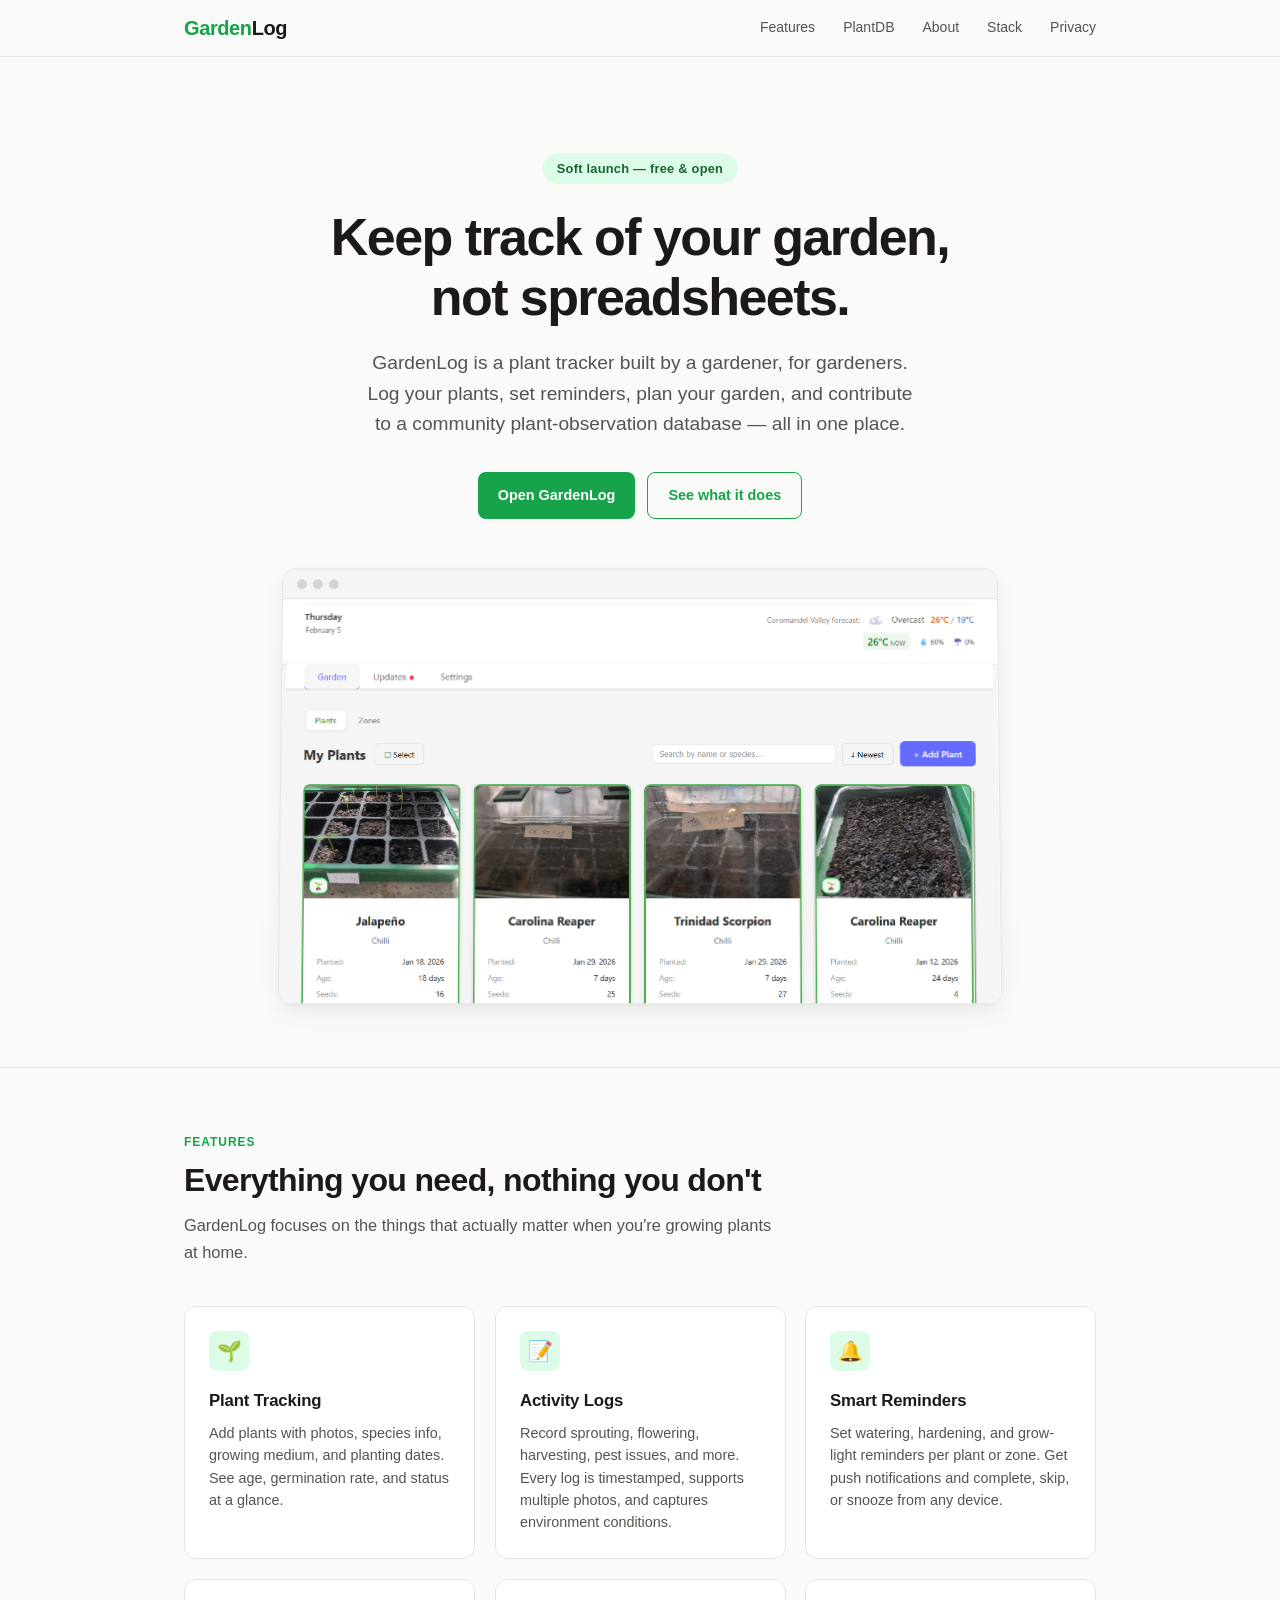
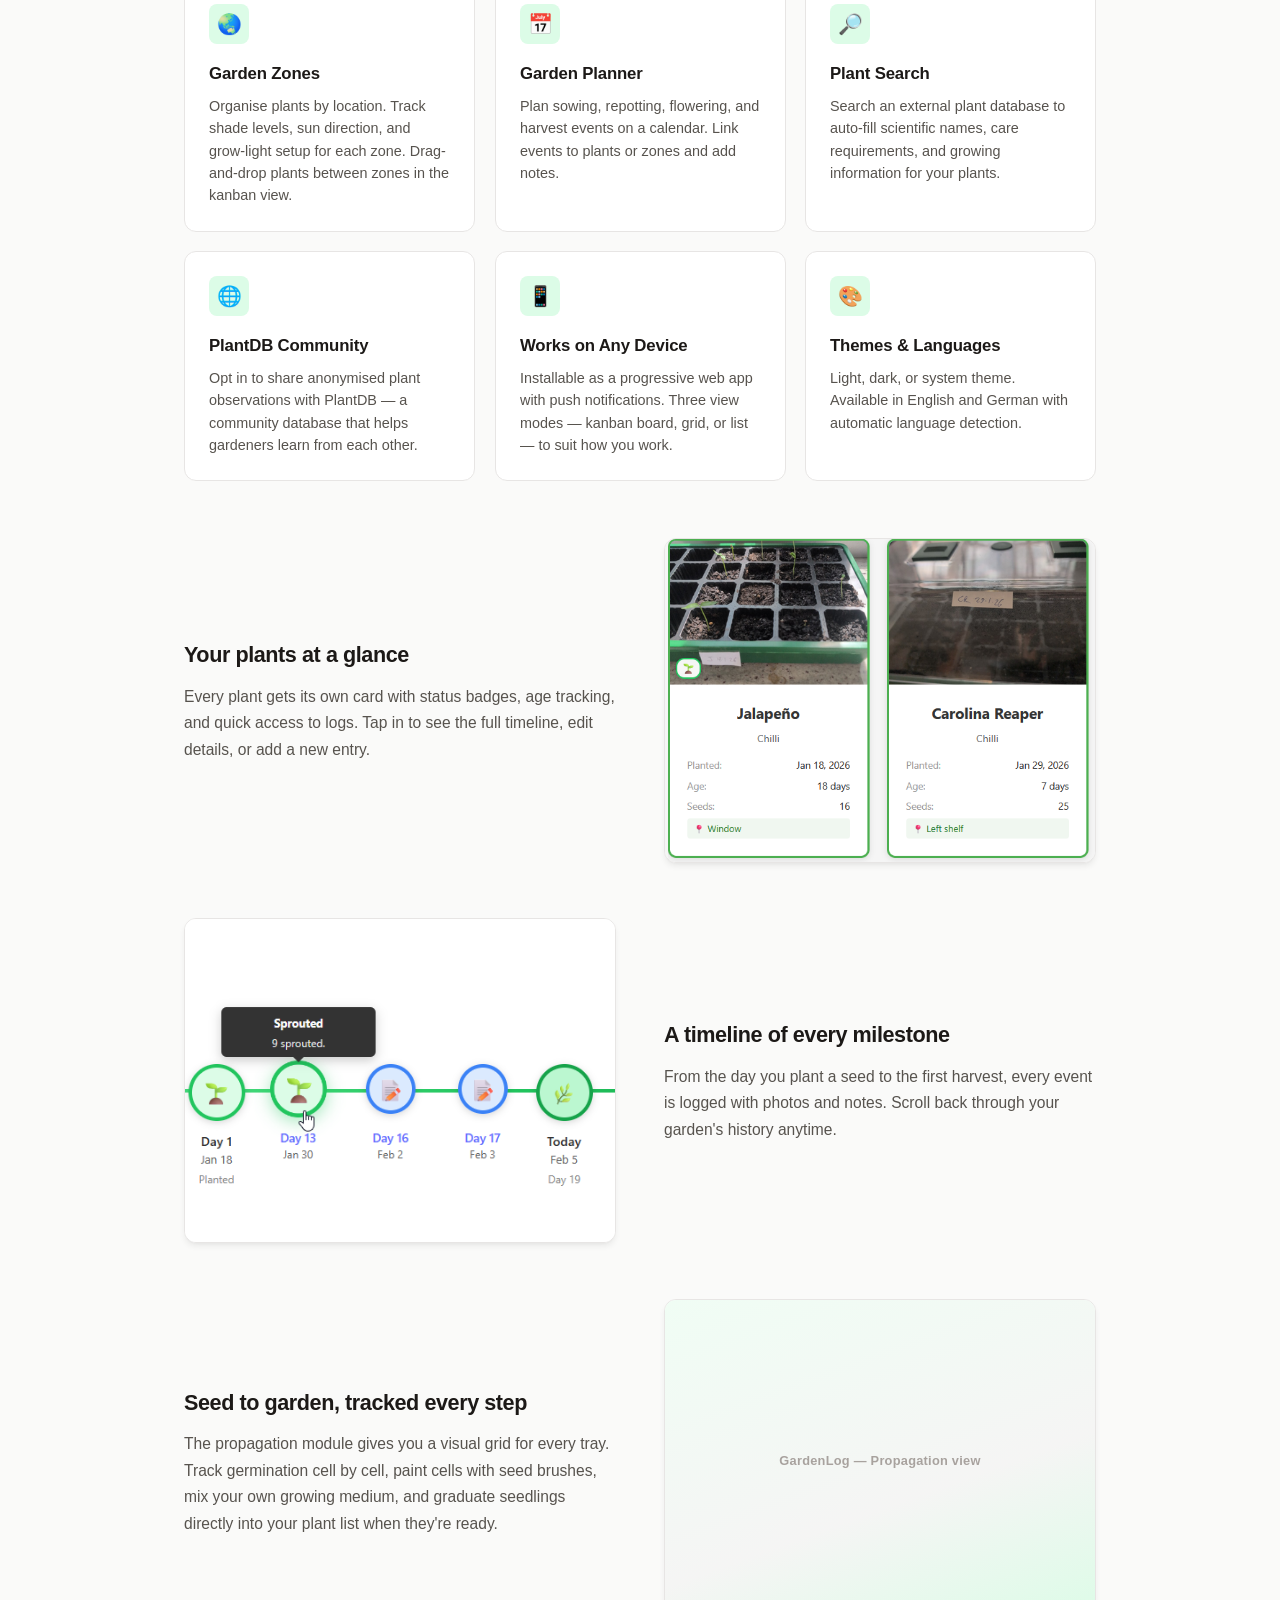
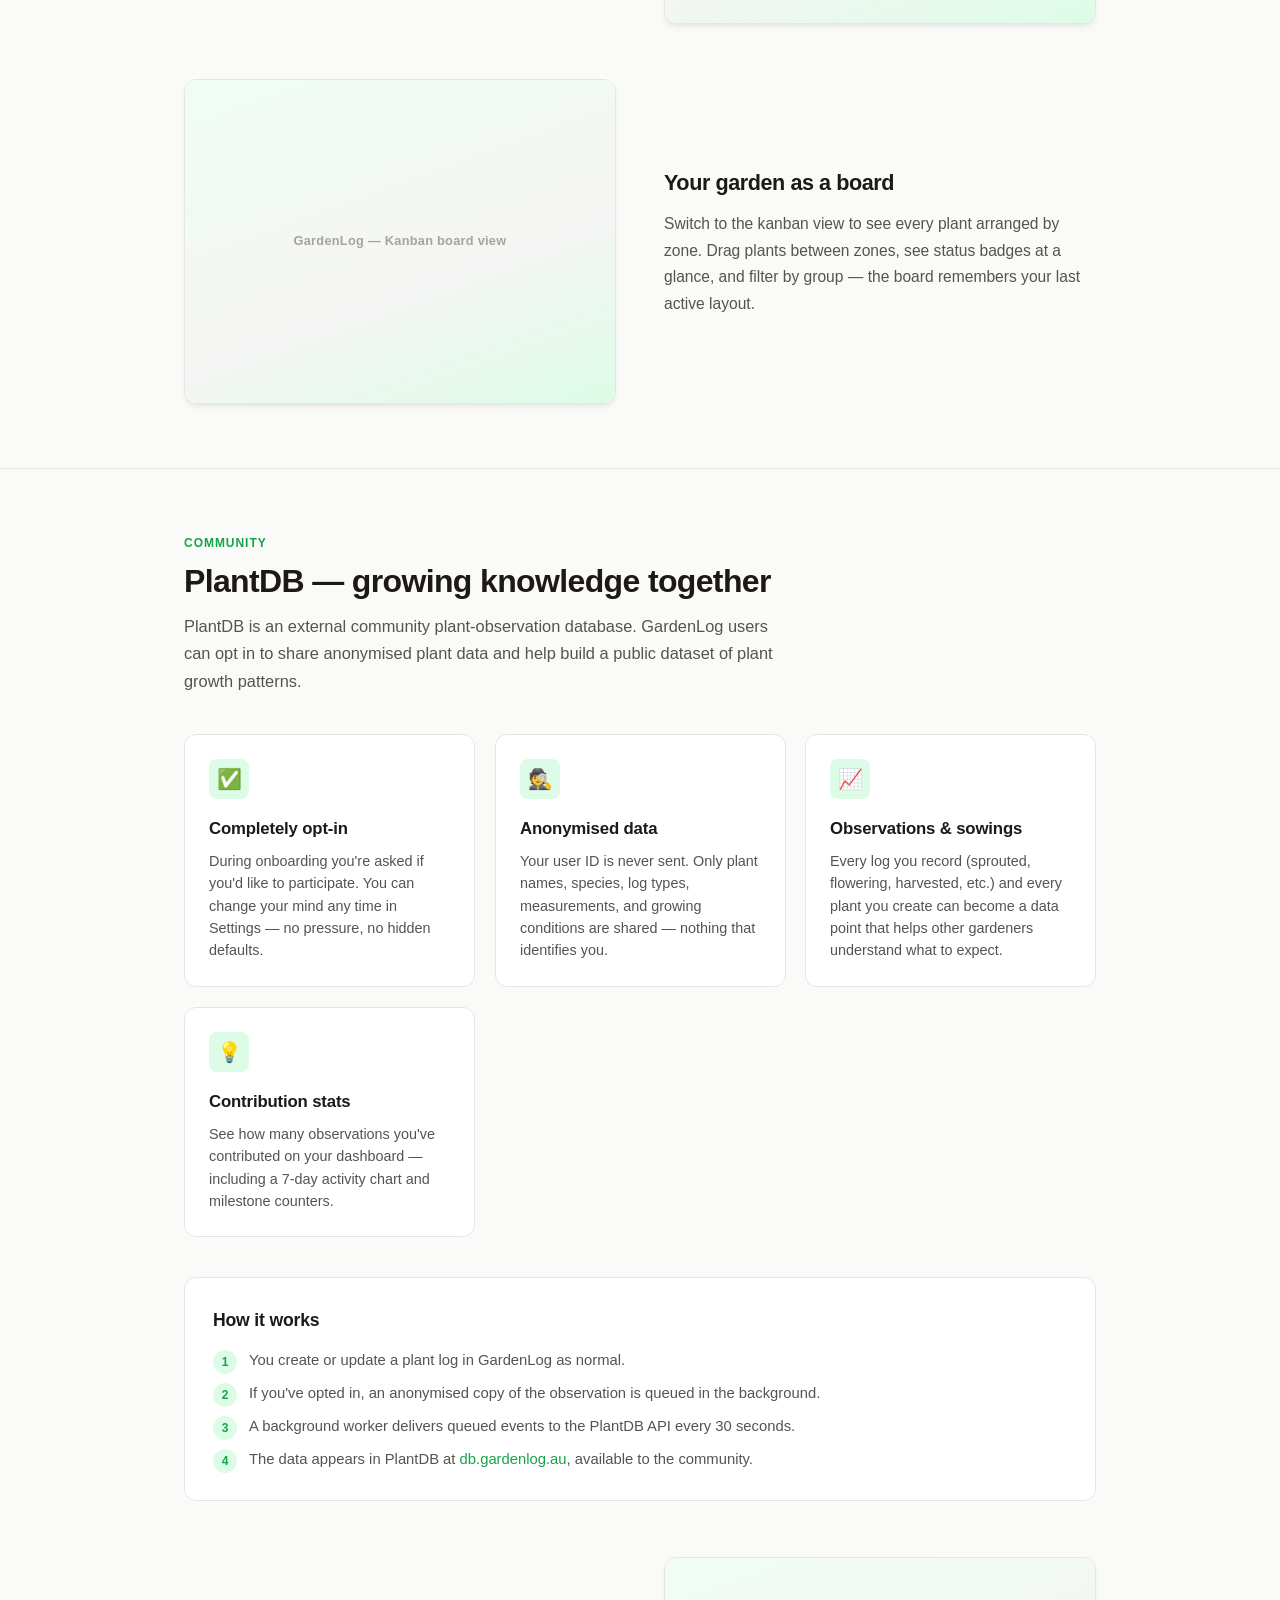
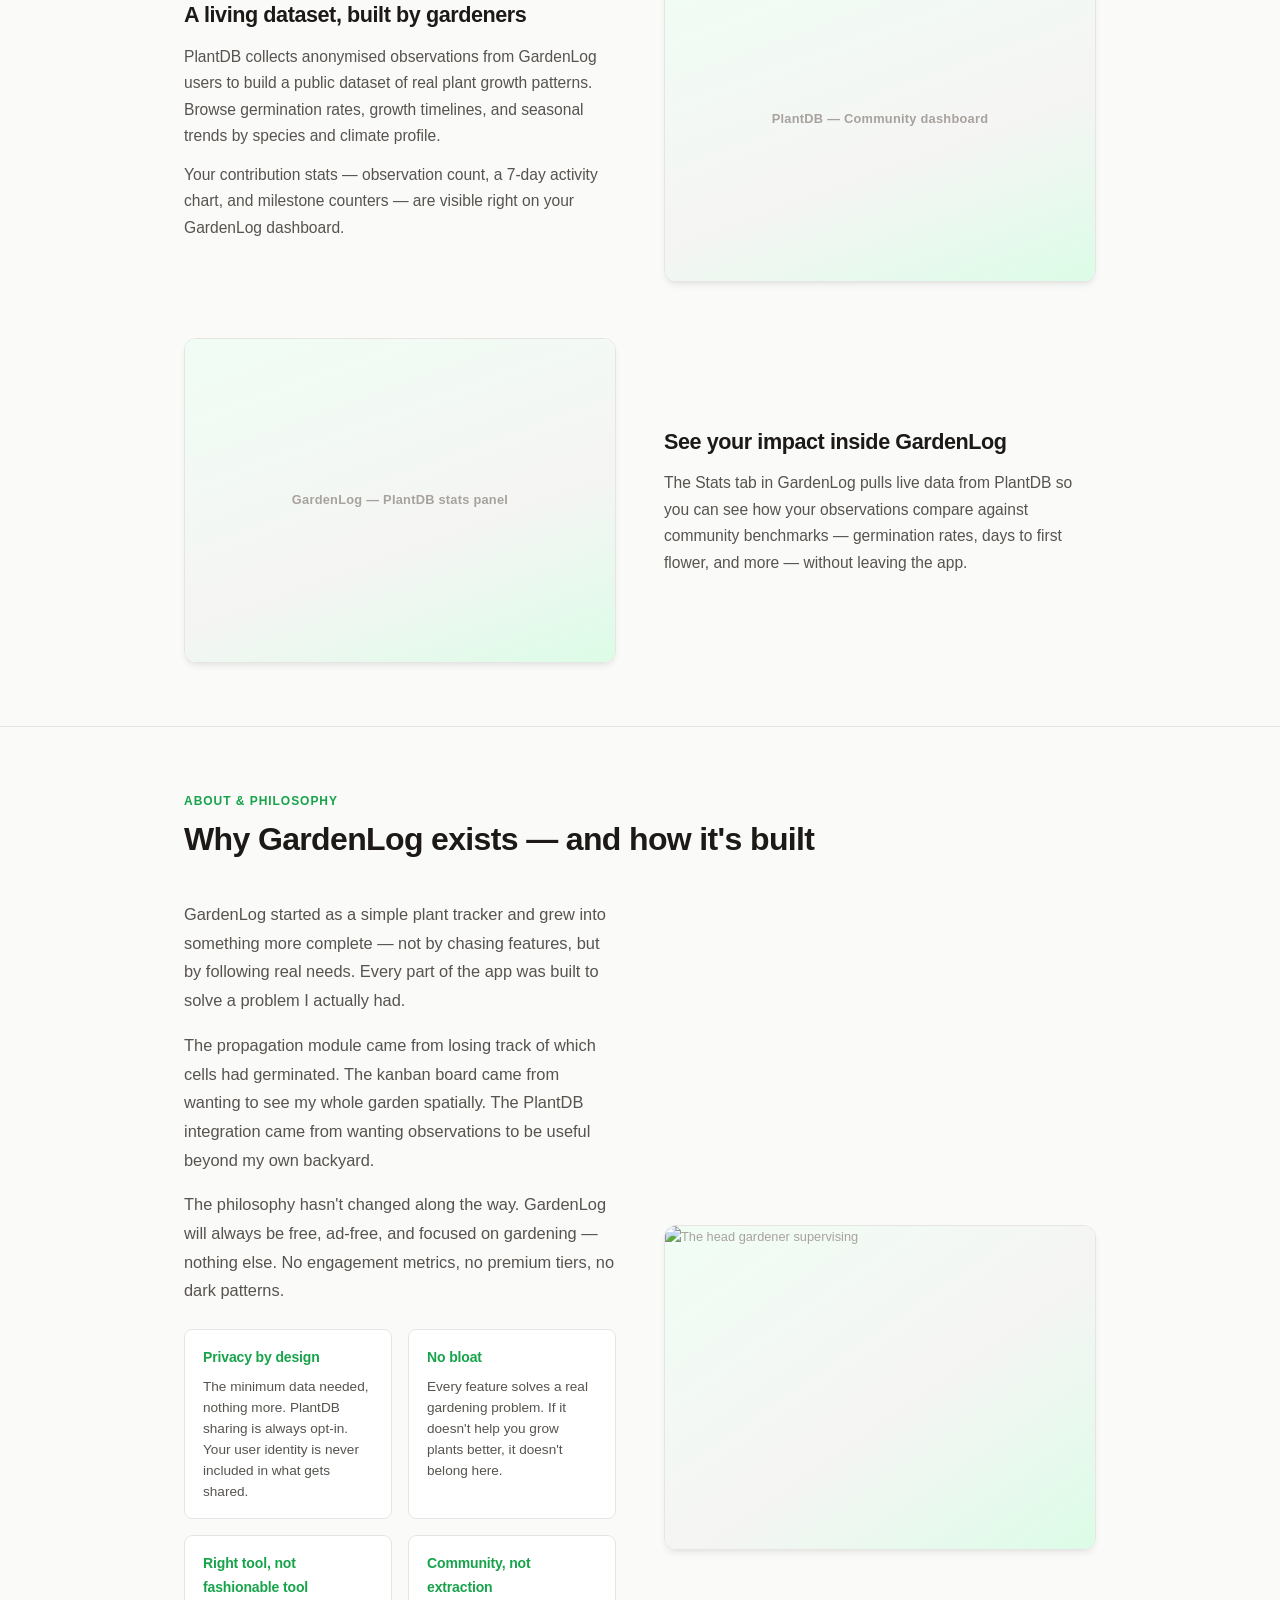
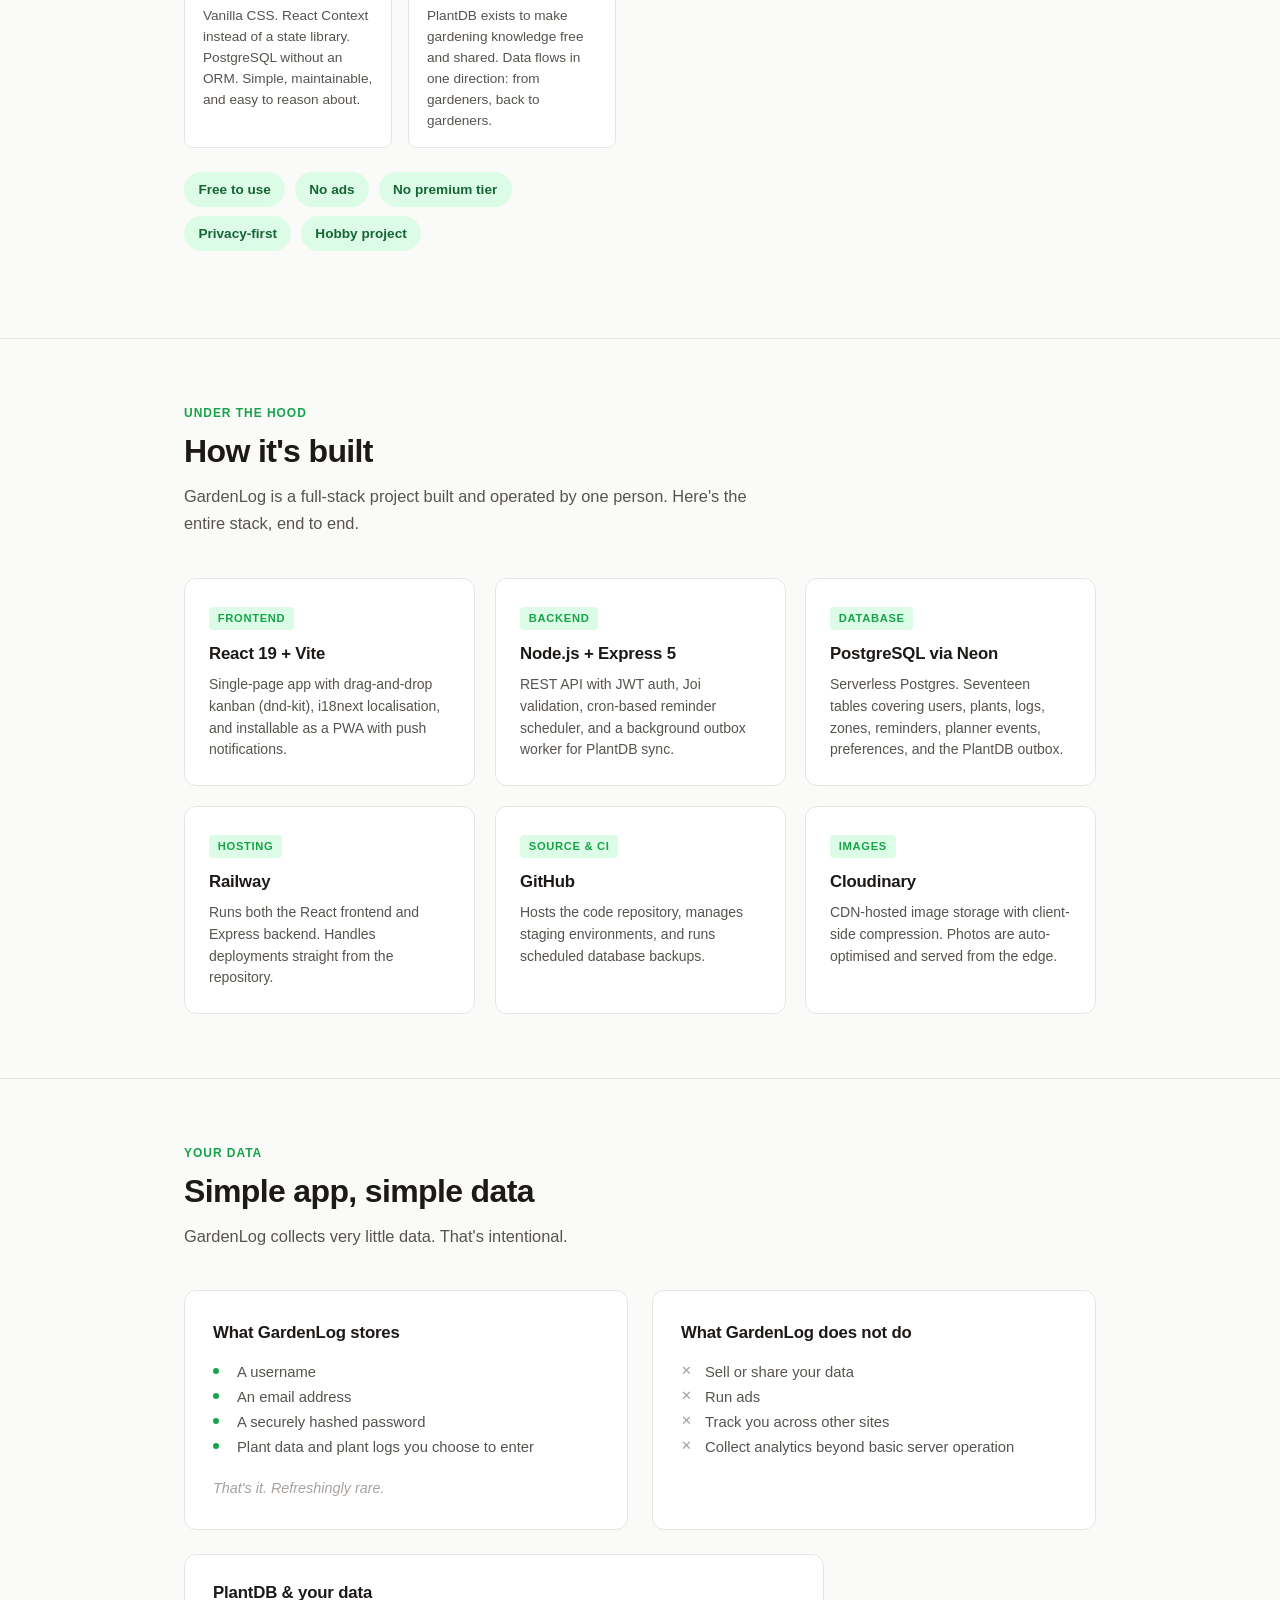
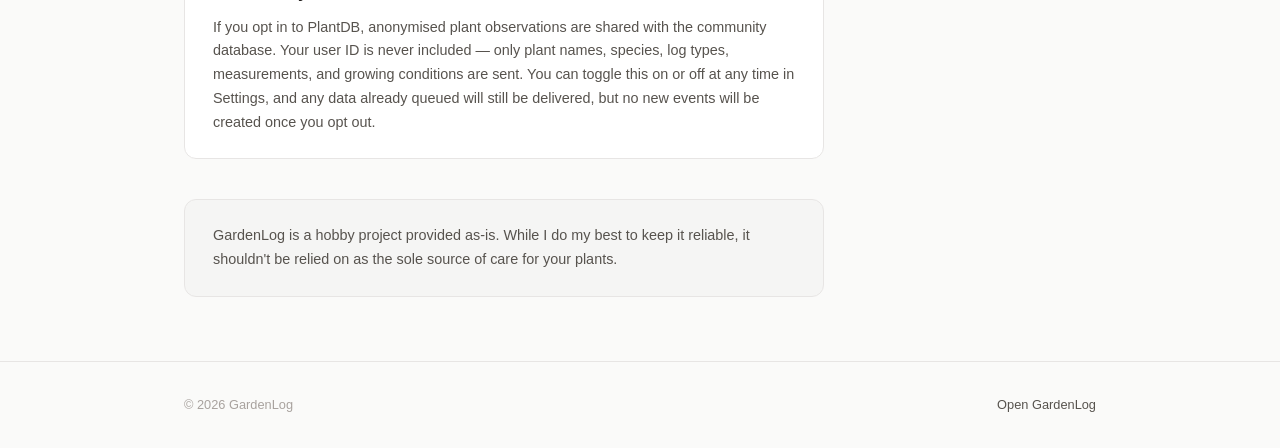
==== commit fda090cb: "update from documentation" ====
--- a/index.html
+++ b/index.html
@@ -26,7 +26,7 @@
   <!-- Hero -->
   <section class="hero">
     <div class="container">
-      <span class="hero-badge">Free &amp; open hobby project</span>
+      <span class="hero-badge">Soft launch &mdash; free &amp; open</span>
       <h1>Keep track of your garden,<br>not spreadsheets.</h1>
       <p class="subtitle">
         GardenLog is a plant tracker built by a gardener, for gardeners.
@@ -143,6 +143,34 @@
           </div>
         </div>
       </div>
+
+      <!-- Showcase: Propagation -->
+      <div class="showcase reveal" style="margin-top: 3.5rem;">
+        <div class="showcase-text">
+          <h3>Seed to garden, tracked every step</h3>
+          <p>The propagation module gives you a visual grid for every tray. Track germination cell by cell, paint cells with seed brushes, mix your own growing medium, and graduate seedlings directly into your plant list when they're ready.</p>
+        </div>
+        <div class="showcase-image reveal from-right">
+          <div class="showcase-image-placeholder">
+            <!-- Replace with: <img src="img/propagation.png" alt="GardenLog propagation tray view"> -->
+            <span class="placeholder-label">GardenLog &mdash; Propagation view</span>
+          </div>
+        </div>
+      </div>
+
+      <!-- Showcase: Kanban -->
+      <div class="showcase reverse reveal" style="margin-top: 3.5rem;">
+        <div class="showcase-text">
+          <h3>Your garden as a board</h3>
+          <p>Switch to the kanban view to see every plant arranged by zone. Drag plants between zones, see status badges at a glance, and filter by group &mdash; the board remembers your last active layout.</p>
+        </div>
+        <div class="showcase-image reveal from-left">
+          <div class="showcase-image-placeholder">
+            <!-- Replace with: <img src="img/kanban.png" alt="GardenLog kanban board view"> -->
+            <span class="placeholder-label">GardenLog &mdash; Kanban board view</span>
+          </div>
+        </div>
+      </div>
     </div>
   </section>
 
@@ -190,6 +218,35 @@
           <li>The data appears in PlantDB at <a href="https://db.gardenlog.au" target="_blank" rel="noopener">db.gardenlog.au</a>, available to the community.</li>
         </ol>
       </div>
+
+      <!-- Showcase: PlantDB -->
+      <div class="showcase reveal" style="margin-top: 3.5rem;">
+        <div class="showcase-text">
+          <h3>A living dataset, built by gardeners</h3>
+          <p>PlantDB collects anonymised observations from GardenLog users to build a public dataset of real plant growth patterns. Browse germination rates, growth timelines, and seasonal trends by species and climate profile.</p>
+          <p>Your contribution stats &mdash; observation count, a 7-day activity chart, and milestone counters &mdash; are visible right on your GardenLog dashboard.</p>
+        </div>
+        <div class="showcase-image reveal from-right">
+          <div class="showcase-image-placeholder">
+            <!-- Replace with: <img src="img/plantdb-dashboard.png" alt="PlantDB community dashboard"> -->
+            <span class="placeholder-label">PlantDB &mdash; Community dashboard</span>
+          </div>
+        </div>
+      </div>
+
+      <!-- Showcase: PlantDB stats in GardenLog -->
+      <div class="showcase reverse reveal" style="margin-top: 3.5rem;">
+        <div class="showcase-text">
+          <h3>See your impact inside GardenLog</h3>
+          <p>The Stats tab in GardenLog pulls live data from PlantDB so you can see how your observations compare against community benchmarks &mdash; germination rates, days to first flower, and more &mdash; without leaving the app.</p>
+        </div>
+        <div class="showcase-image reveal from-left">
+          <div class="showcase-image-placeholder">
+            <!-- Replace with: <img src="img/plantdb-stats.png" alt="PlantDB stats panel inside GardenLog"> -->
+            <span class="placeholder-label">GardenLog &mdash; PlantDB stats panel</span>
+          </div>
+        </div>
+      </div>
     </div>
   </section>
 
@@ -197,28 +254,47 @@
   <section id="about">
     <div class="container">
       <div class="section-header reveal">
-        <p class="section-label">About</p>
-        <h2 class="section-heading">Why GardenLog exists</h2>
+        <p class="section-label">About &amp; Philosophy</p>
+        <h2 class="section-heading">Why GardenLog exists &mdash; and how it's built</h2>
       </div>
 
       <div class="about-layout">
         <div class="story-block reveal">
           <p>
-            GardenLog is a hobby project. It wasn't built to make money or compete with anything &mdash; it was built because I wanted a straightforward way to keep track of my own plants.
+            GardenLog started as a simple plant tracker and grew into something more complete &mdash; not by chasing features, but by following real needs. Every part of the app was built to solve a problem I actually had.
           </p>
           <p>
-            I grew tired of forgetting when I last watered something, losing track of which seeds actually sprouted, and scattering plant notes across half a dozen places. So I built the tool I wanted to use.
+            The propagation module came from losing track of which cells had germinated. The kanban board came from wanting to see my whole garden spatially. The PlantDB integration came from wanting observations to be useful beyond my own backyard.
           </p>
           <p>
-            It's free, it's focused entirely on gardening, and it does what it says on the tin. No ads, no upsells, no premium tiers. Just a plant tracker made by someone who gardens.
+            The philosophy hasn't changed along the way. GardenLog will always be free, ad-free, and focused on gardening &mdash; nothing else. No engagement metrics, no premium tiers, no dark patterns.
           </p>
+
+          <div class="philosophy-grid">
+            <div class="philosophy-item">
+              <span class="philosophy-heading">Privacy by design</span>
+              <p>The minimum data needed, nothing more. PlantDB sharing is always opt-in. Your user identity is never included in what gets shared.</p>
+            </div>
+            <div class="philosophy-item">
+              <span class="philosophy-heading">No bloat</span>
+              <p>Every feature solves a real gardening problem. If it doesn't help you grow plants better, it doesn't belong here.</p>
+            </div>
+            <div class="philosophy-item">
+              <span class="philosophy-heading">Right tool, not fashionable tool</span>
+              <p>Vanilla CSS. React Context instead of a state library. PostgreSQL without an ORM. Simple, maintainable, and easy to reason about.</p>
+            </div>
+            <div class="philosophy-item">
+              <span class="philosophy-heading">Community, not extraction</span>
+              <p>PlantDB exists to make gardening knowledge free and shared. Data flows in one direction: from gardeners, back to gardeners.</p>
+            </div>
+          </div>
 
           <ul class="highlight-list">
             <li>Free to use</li>
-            <li>Gardening-focused</li>
-            <li>Hobby project</li>
             <li>No ads</li>
             <li>No premium tier</li>
+            <li>Privacy-first</li>
+            <li>Hobby project</li>
           </ul>
         </div>
 
--- a/css/main.css
+++ b/css/main.css
@@ -764,6 +764,49 @@
   line-height: 1.65;
 }
 
+/* ── Screenshot placeholder label ── */
+
+.placeholder-label {
+  font-size: 0.8rem;
+  font-weight: 600;
+  color: var(--text-muted);
+  text-align: center;
+  padding: 1rem;
+  letter-spacing: 0.02em;
+}
+
+/* ── Philosophy grid (inside About) ── */
+
+.philosophy-grid {
+  display: grid;
+  grid-template-columns: 1fr 1fr;
+  gap: 1rem;
+  margin: 1.5rem 0 0.25rem;
+}
+
+.philosophy-item {
+  background: var(--bg-card);
+  border: 1px solid var(--border-color);
+  border-radius: var(--radius-sm);
+  padding: 1rem 1.125rem;
+}
+
+.philosophy-heading {
+  display: block;
+  font-size: 0.875rem;
+  font-weight: 700;
+  color: var(--accent);
+  margin-bottom: 0.35rem;
+  letter-spacing: -0.01em;
+}
+
+.philosophy-item p {
+  font-size: 0.85rem;
+  color: var(--text-secondary);
+  line-height: 1.55;
+  margin: 0;
+}
+
 /* ── Scroll reveal ── */
 
 .reveal {
@@ -982,6 +1025,10 @@
     gap: 1.5rem;
   }
 
+  .philosophy-grid {
+    grid-template-columns: 1fr;
+  }
+
   .privacy-grid {
     grid-template-columns: 1fr;
   }
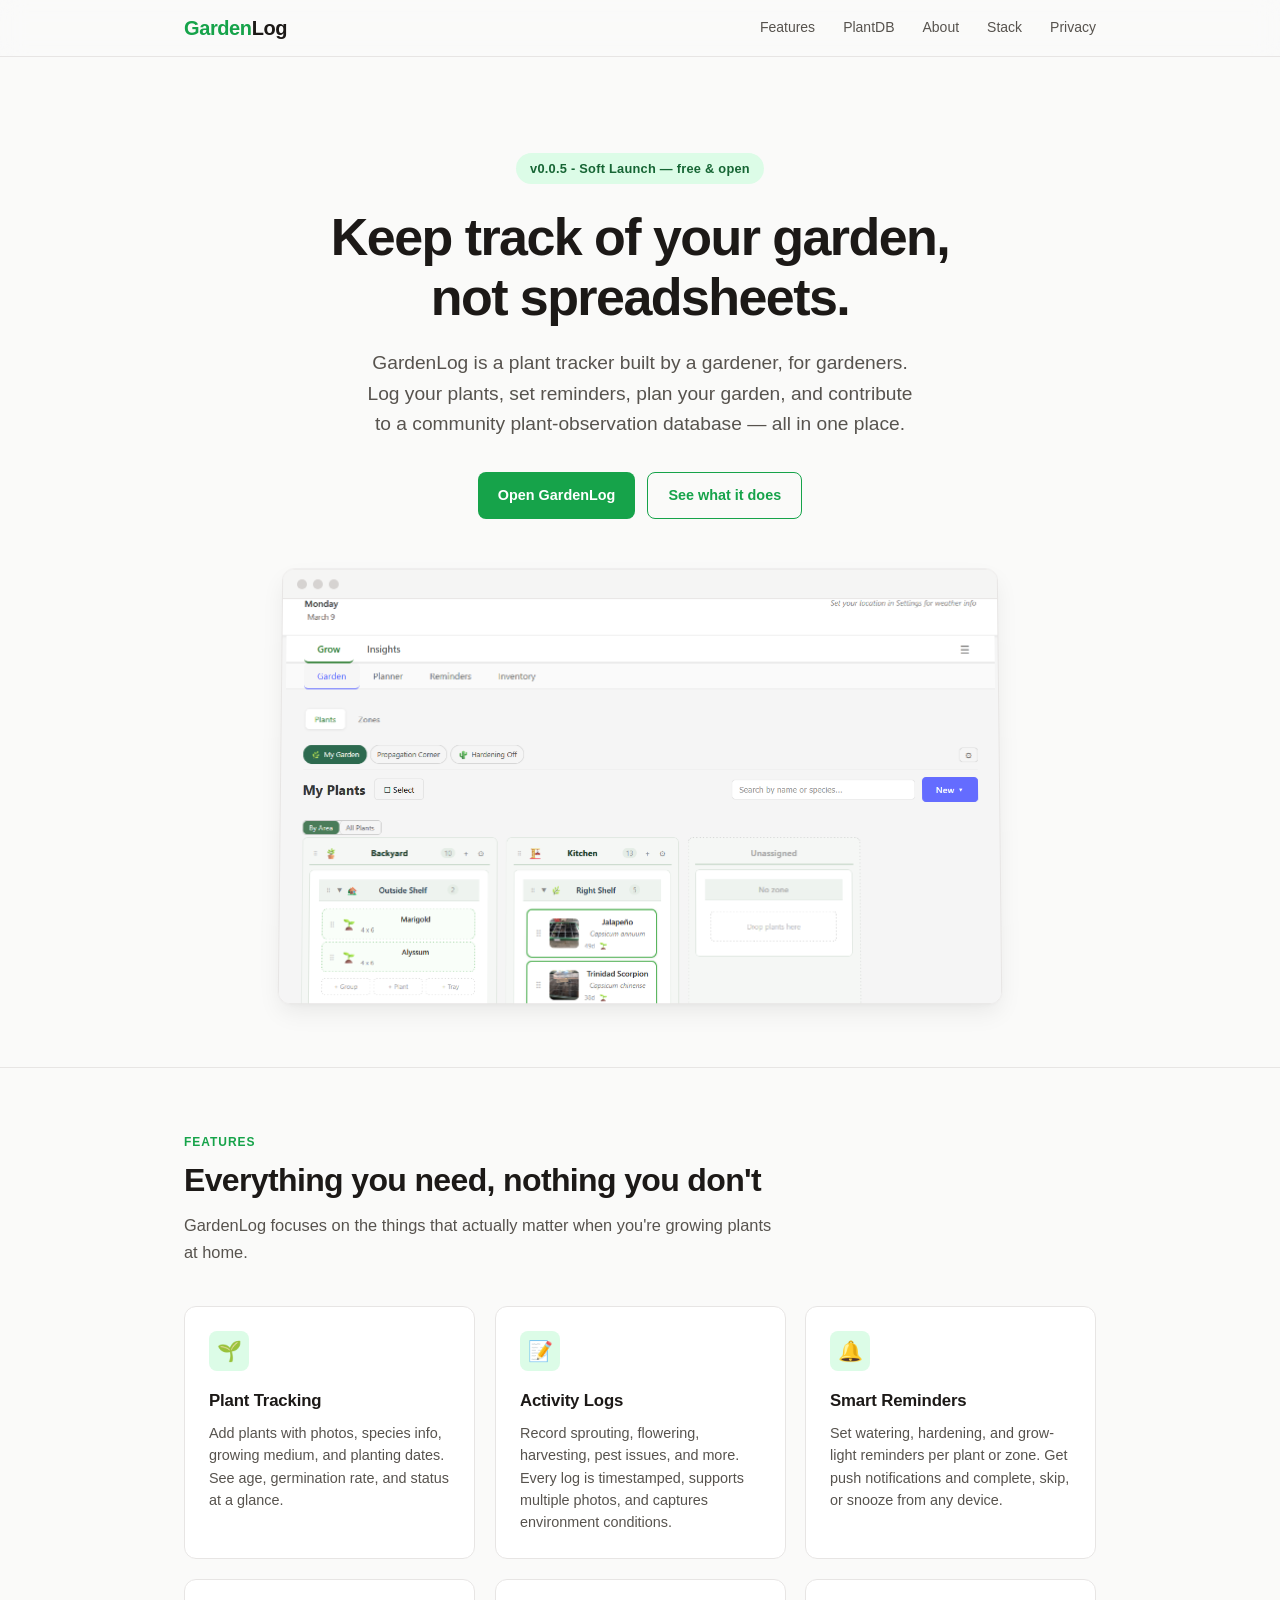
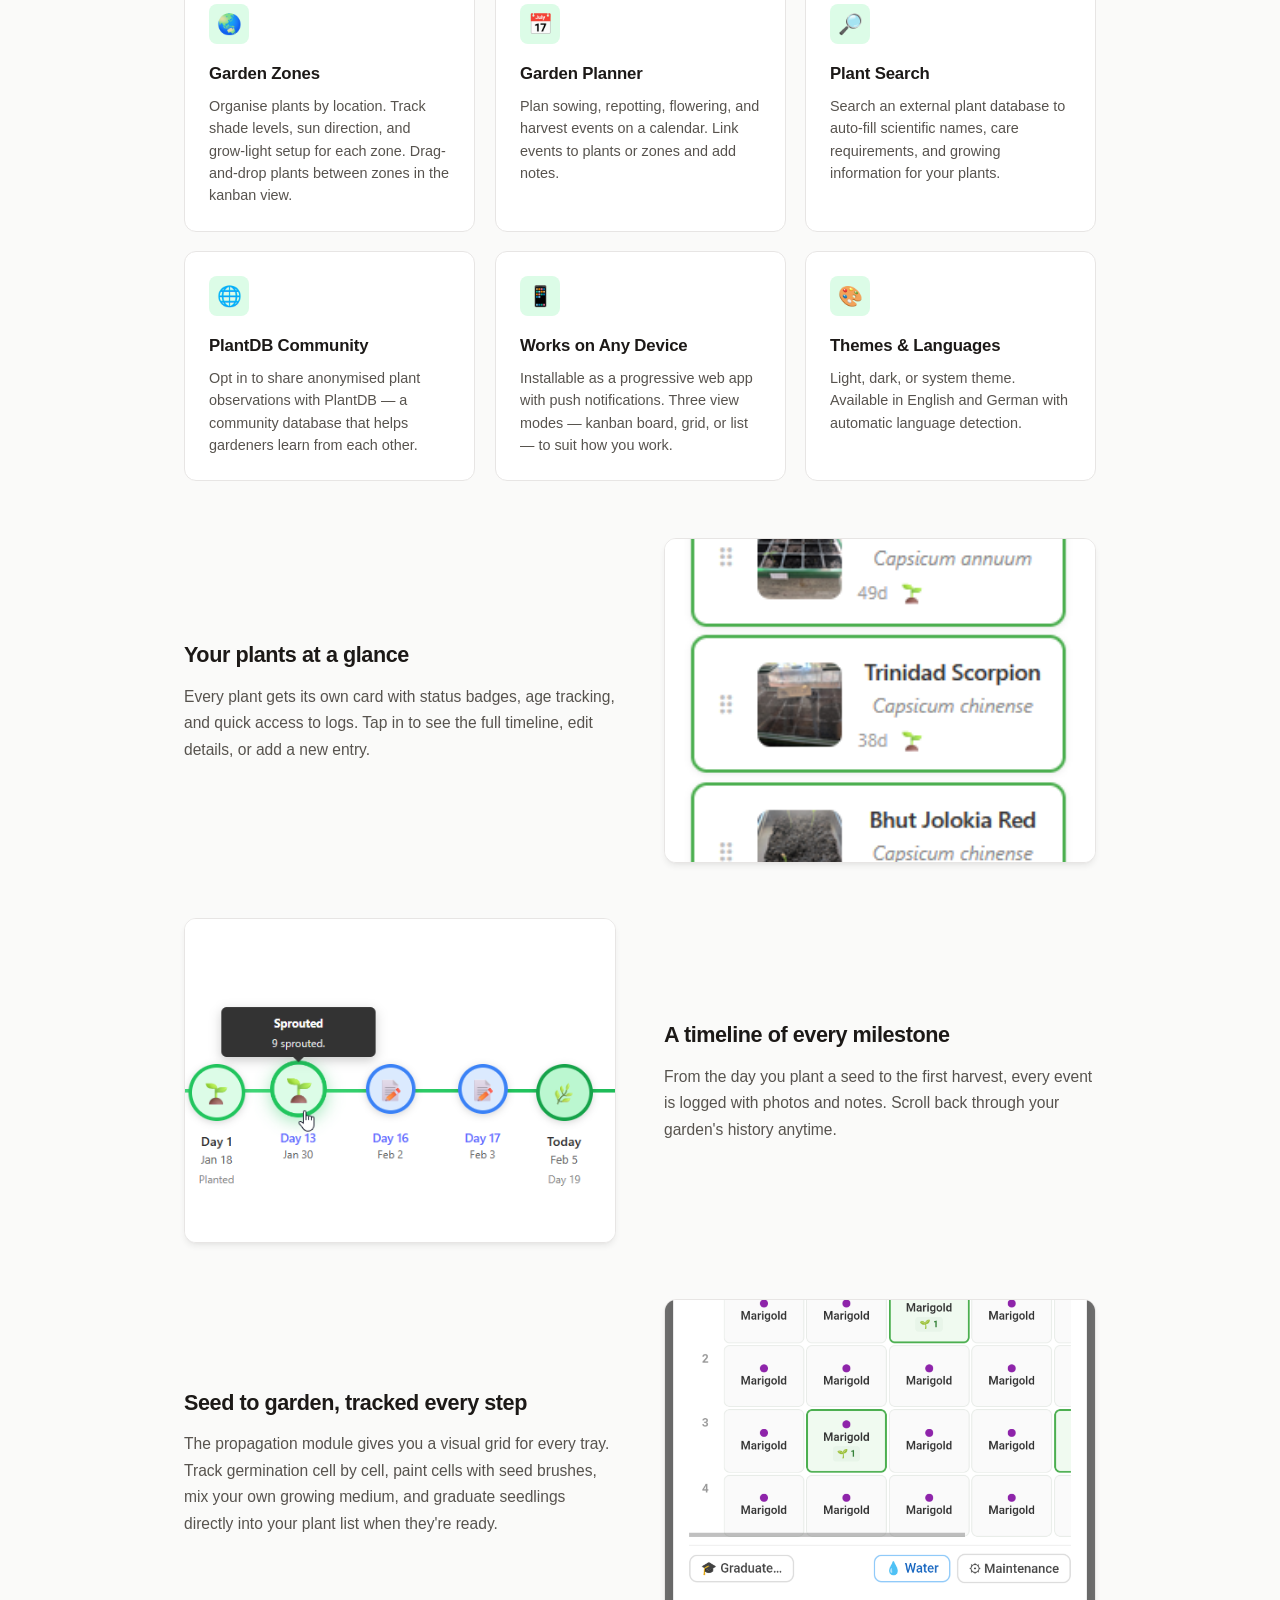
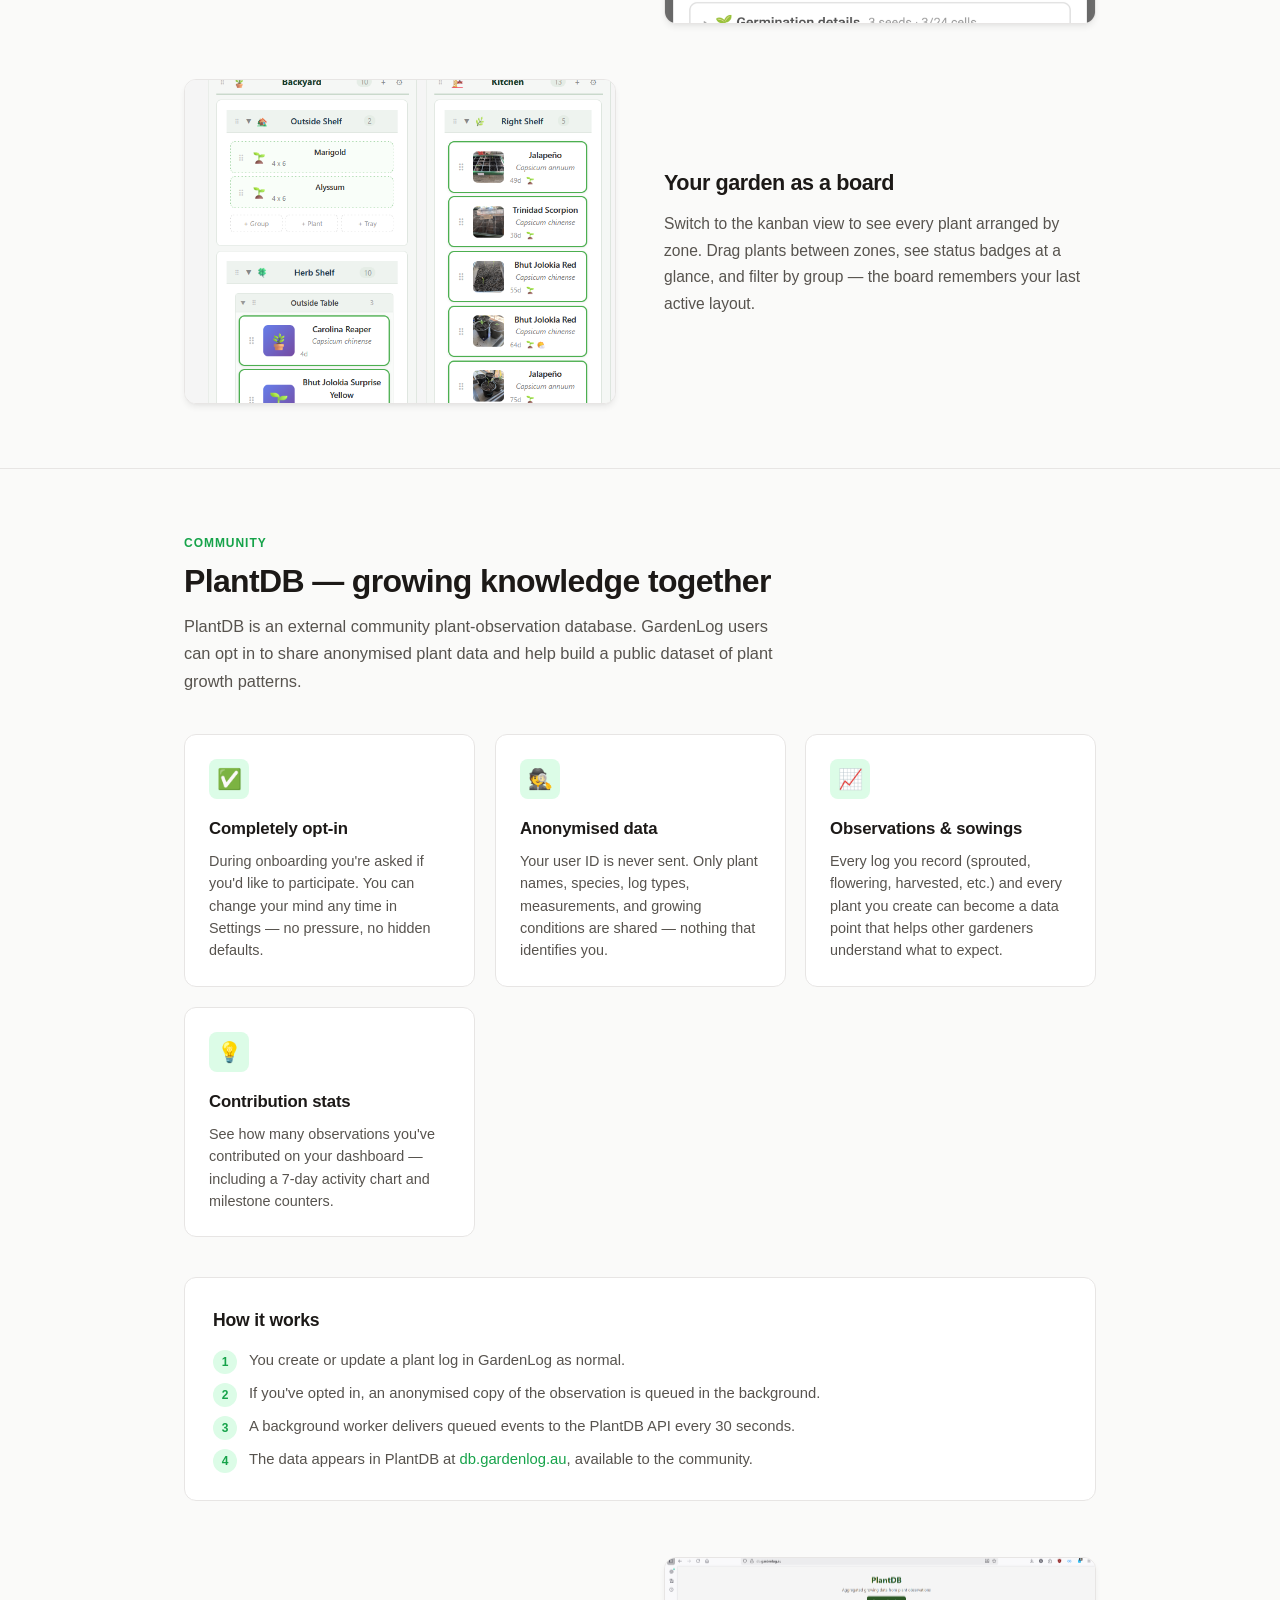
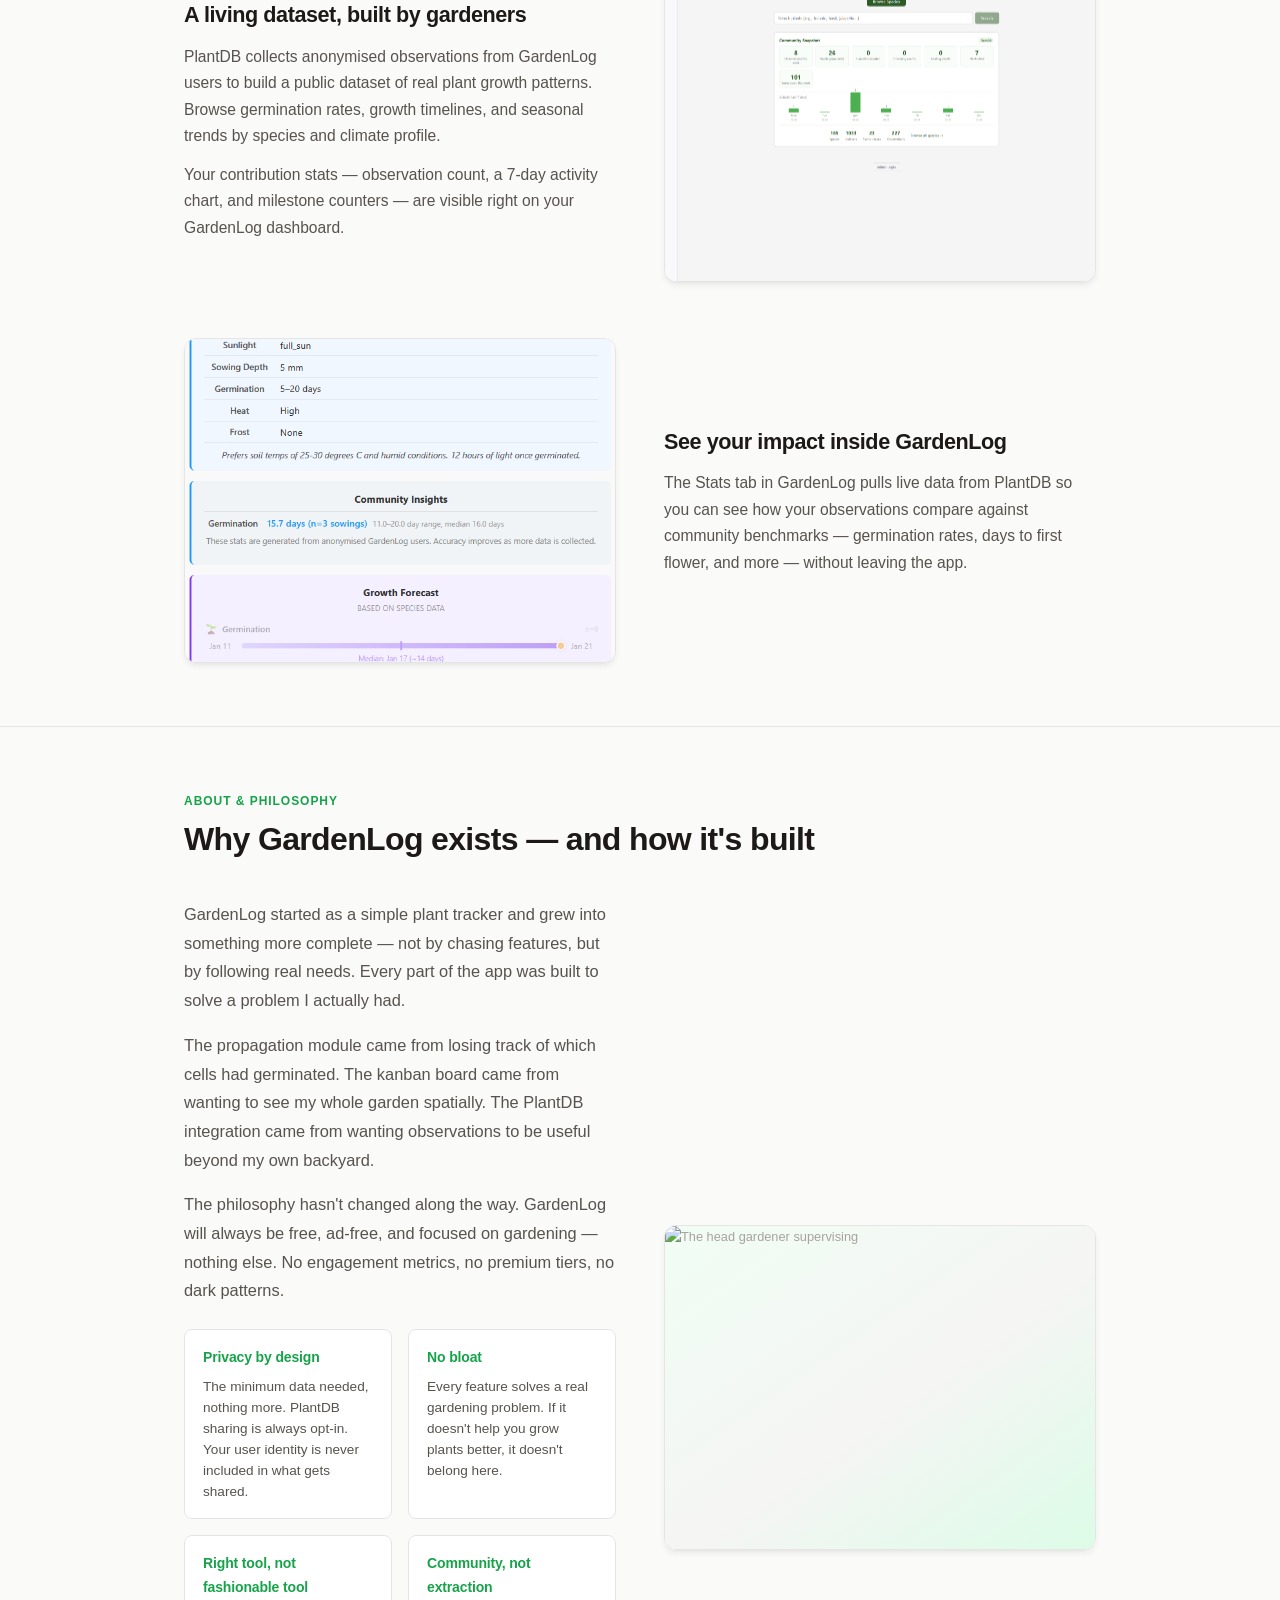
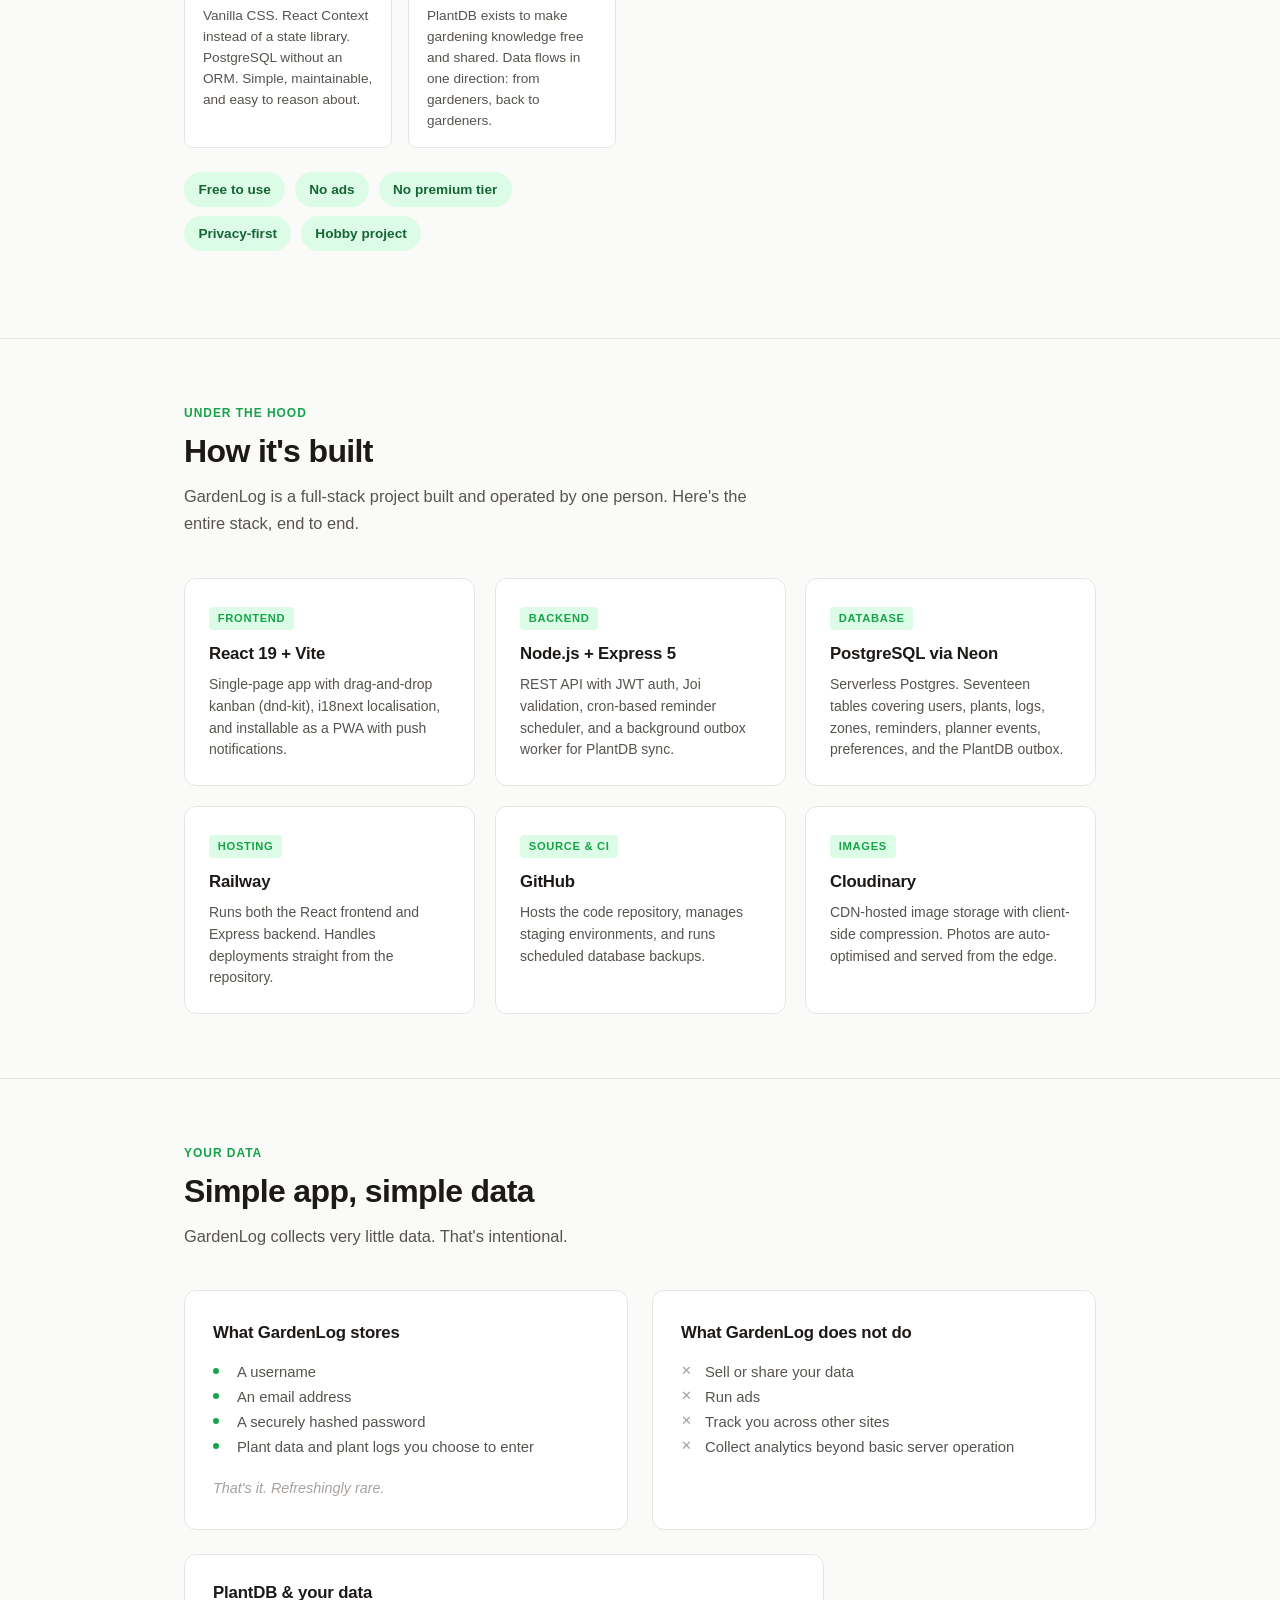
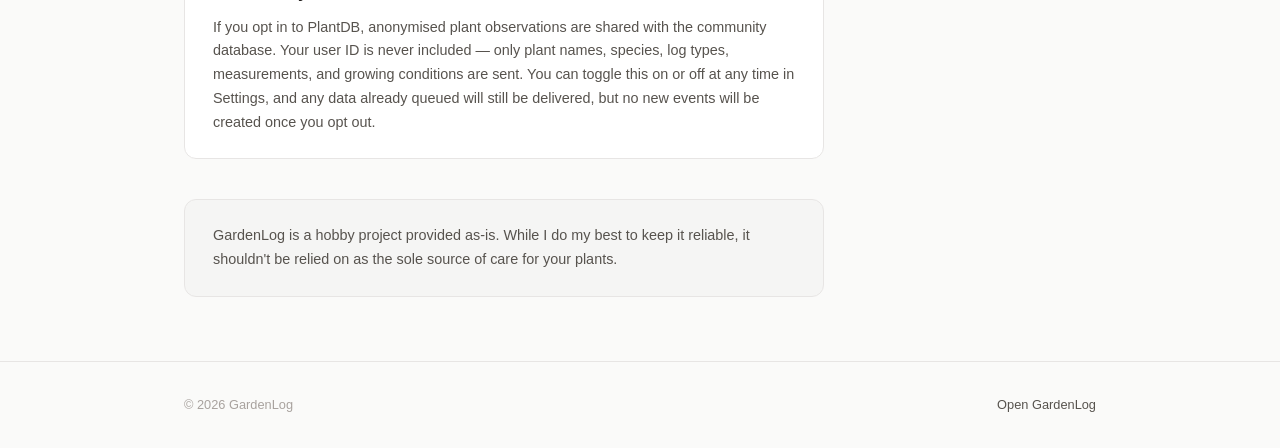
==== commit 3fee14ec: "ready for launch" ====
--- a/index.html
+++ b/index.html
@@ -26,7 +26,7 @@
   <!-- Hero -->
   <section class="hero">
     <div class="container">
-      <span class="hero-badge">Soft launch &mdash; free &amp; open</span>
+      <span class="hero-badge">v0.0.5 - Soft Launch &mdash; free &amp; open</span>
       <h1>Keep track of your garden,<br>not spreadsheets.</h1>
       <p class="subtitle">
         GardenLog is a plant tracker built by a gardener, for gardeners.
@@ -44,7 +44,7 @@
           </div>
           <div class="hero-image-placeholder">
             <!-- Replace with: <img src="img/hero-screenshot.png" alt="GardenLog dashboard"> -->
-            <img src="img/site02.png" alt="GardenLog dashboard">
+            <img src="img/viewKanban.png" alt="GardenLog dashboard">
           </div>
         </div>
       </div>
@@ -125,7 +125,7 @@
         <div class="showcase-image reveal from-right">
           <div class="showcase-image-placeholder">
             <!-- Replace with: <img src="img/plant-cards.png" alt="Plant cards view"> -->
-            <img src="img/cards00.png" alt="Plant cards view">
+            <img src="img/c00.png" alt="Plant cards view">
           </div>
         </div>
       </div>
@@ -152,8 +152,9 @@
         </div>
         <div class="showcase-image reveal from-right">
           <div class="showcase-image-placeholder">
+            <img src="img/propagation.png" alt="GardenLog propagation tray view">
             <!-- Replace with: <img src="img/propagation.png" alt="GardenLog propagation tray view"> -->
-            <span class="placeholder-label">GardenLog &mdash; Propagation view</span>
+            <!-- <span class="placeholder-label">GardenLog &mdash; Propagation view</span> -->
           </div>
         </div>
       </div>
@@ -166,8 +167,9 @@
         </div>
         <div class="showcase-image reveal from-left">
           <div class="showcase-image-placeholder">
+            <img src="img/kanbabv.png" alt="GardenLog kanban board view">
             <!-- Replace with: <img src="img/kanban.png" alt="GardenLog kanban board view"> -->
-            <span class="placeholder-label">GardenLog &mdash; Kanban board view</span>
+            <!-- <span class="placeholder-label">GardenLog &mdash; Kanban board view</span> -->
           </div>
         </div>
       </div>
@@ -228,8 +230,9 @@
         </div>
         <div class="showcase-image reveal from-right">
           <div class="showcase-image-placeholder">
+            <img src="img/plantDB.png" alt="PlantDB community dashboard">
             <!-- Replace with: <img src="img/plantdb-dashboard.png" alt="PlantDB community dashboard"> -->
-            <span class="placeholder-label">PlantDB &mdash; Community dashboard</span>
+            <!-- <span class="placeholder-label">PlantDB &mdash; Community dashboard</span> -->
           </div>
         </div>
       </div>
@@ -242,8 +245,9 @@
         </div>
         <div class="showcase-image reveal from-left">
           <div class="showcase-image-placeholder">
+            <img src="img/plantstatinfo.png" alt="PlantDB stats panel inside GardenLog">
             <!-- Replace with: <img src="img/plantdb-stats.png" alt="PlantDB stats panel inside GardenLog"> -->
-            <span class="placeholder-label">GardenLog &mdash; PlantDB stats panel</span>
+            <!-- <span class="placeholder-label">GardenLog &mdash; PlantDB stats panel</span> -->
           </div>
         </div>
       </div>
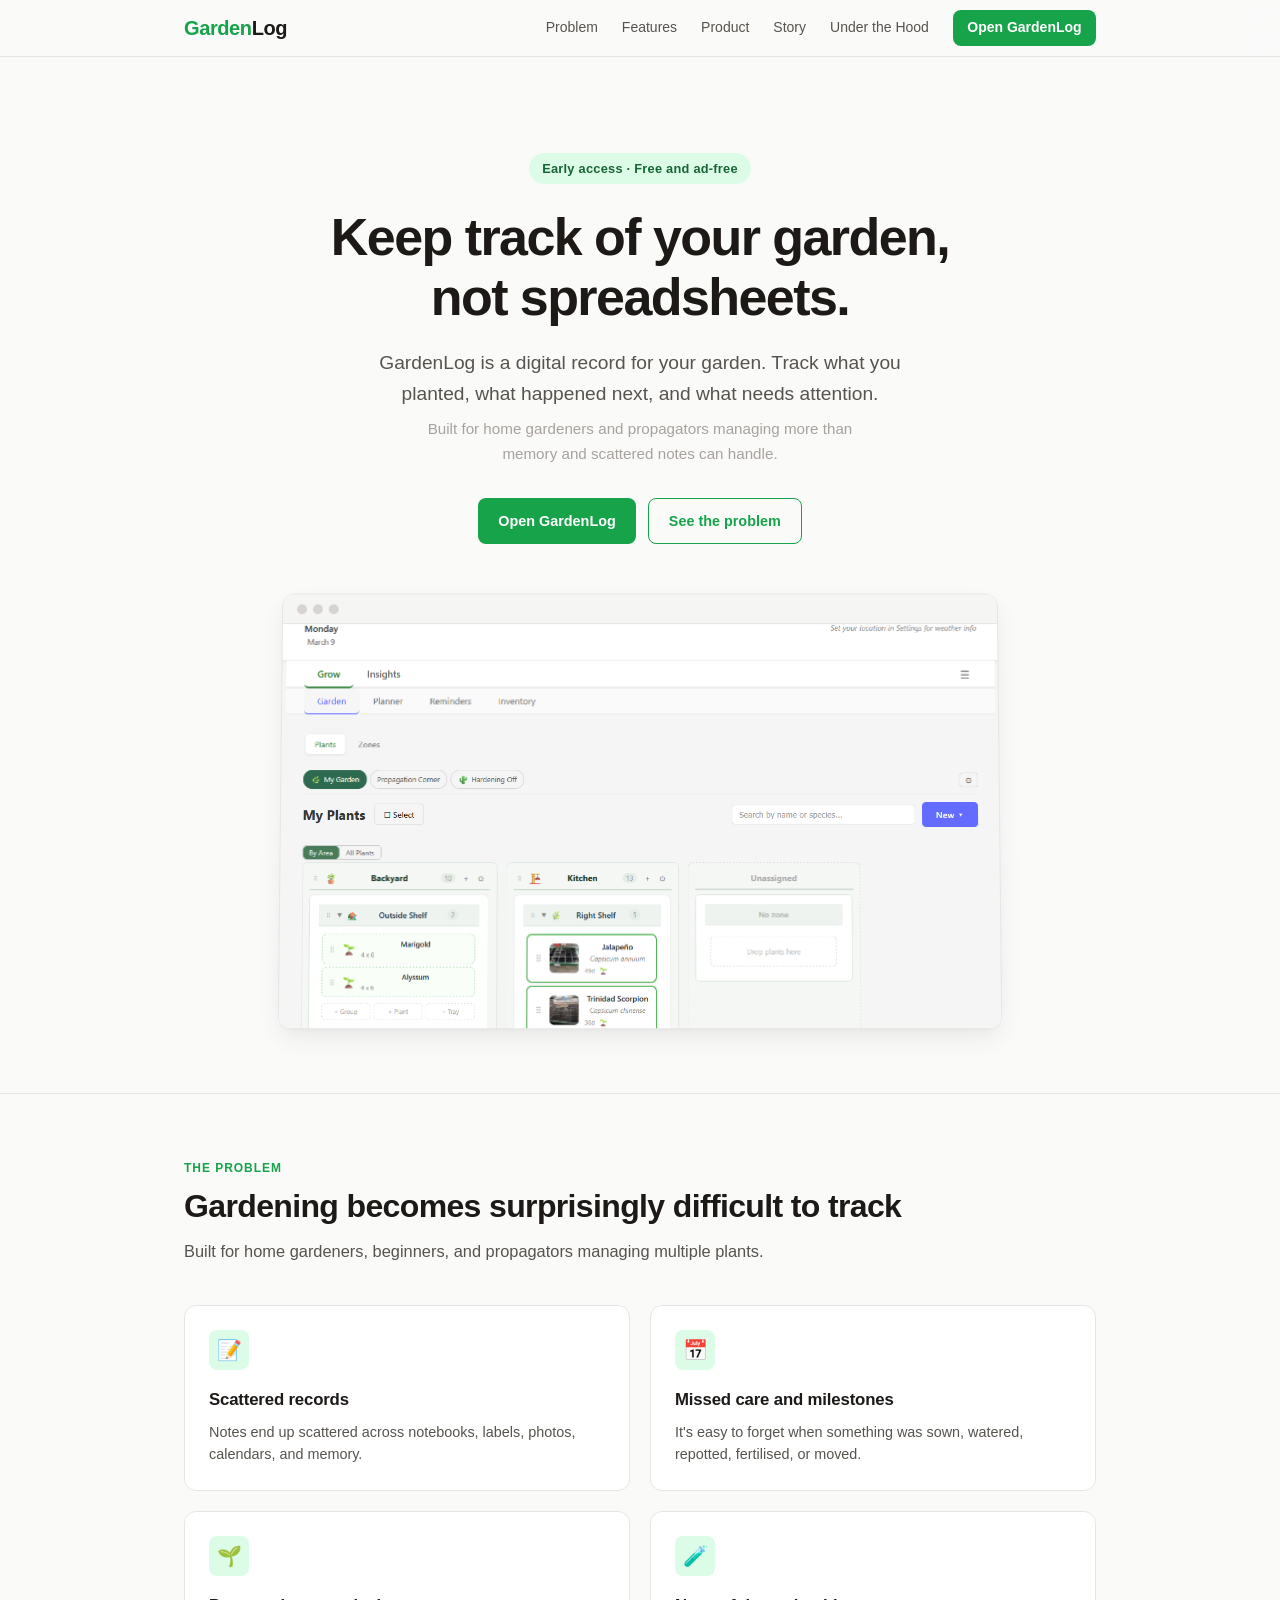
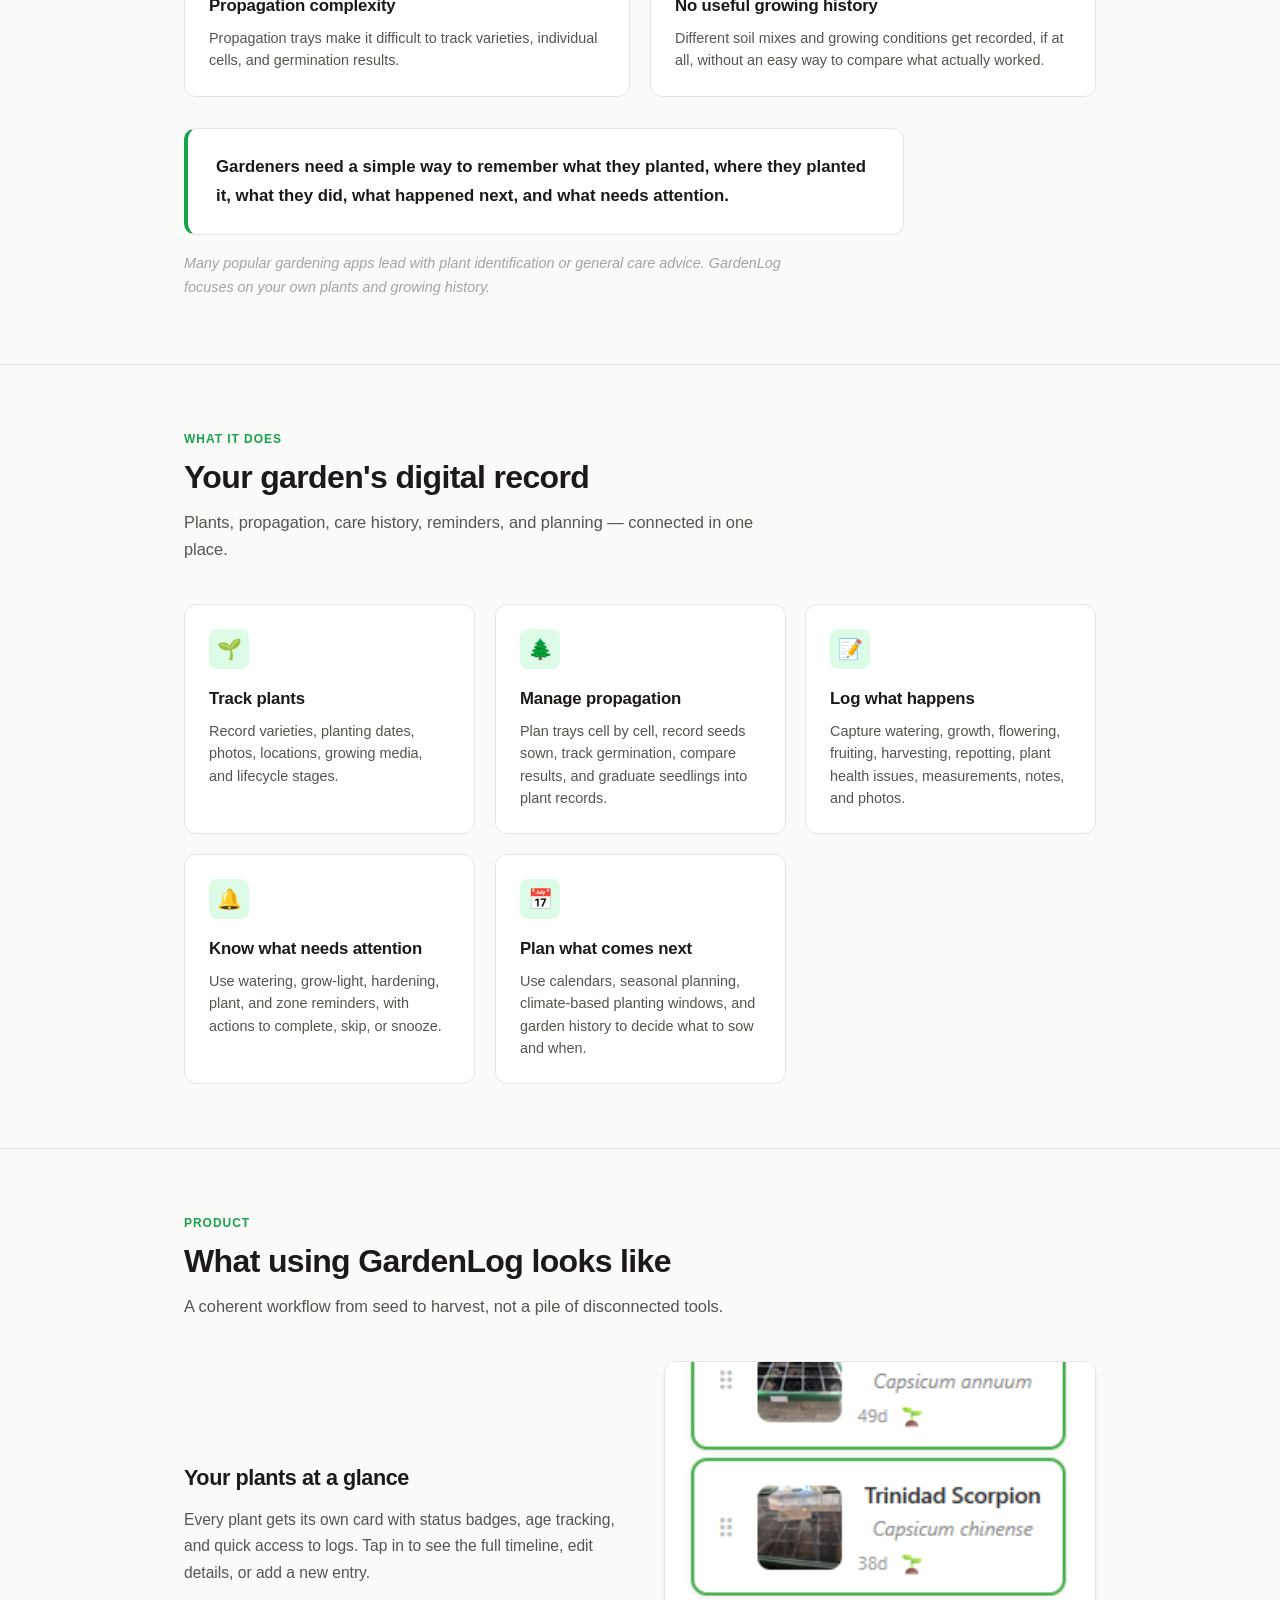
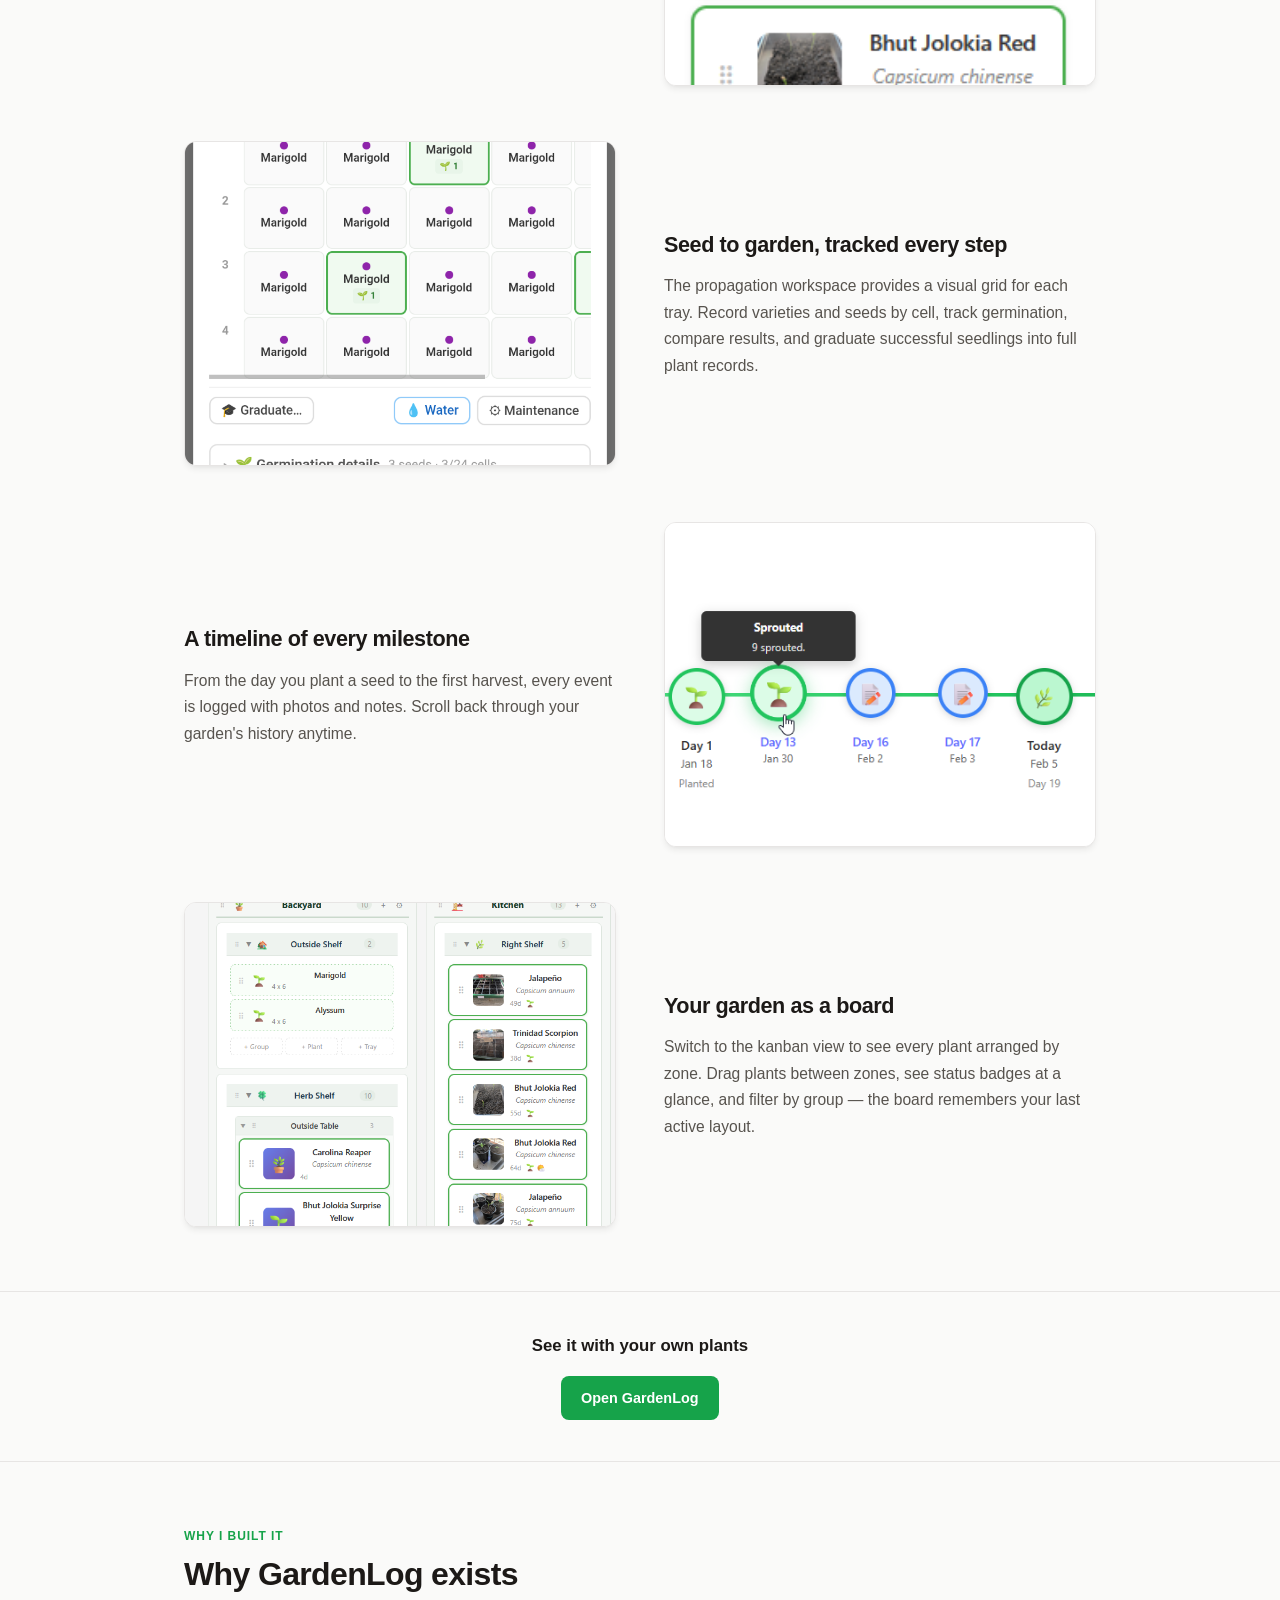
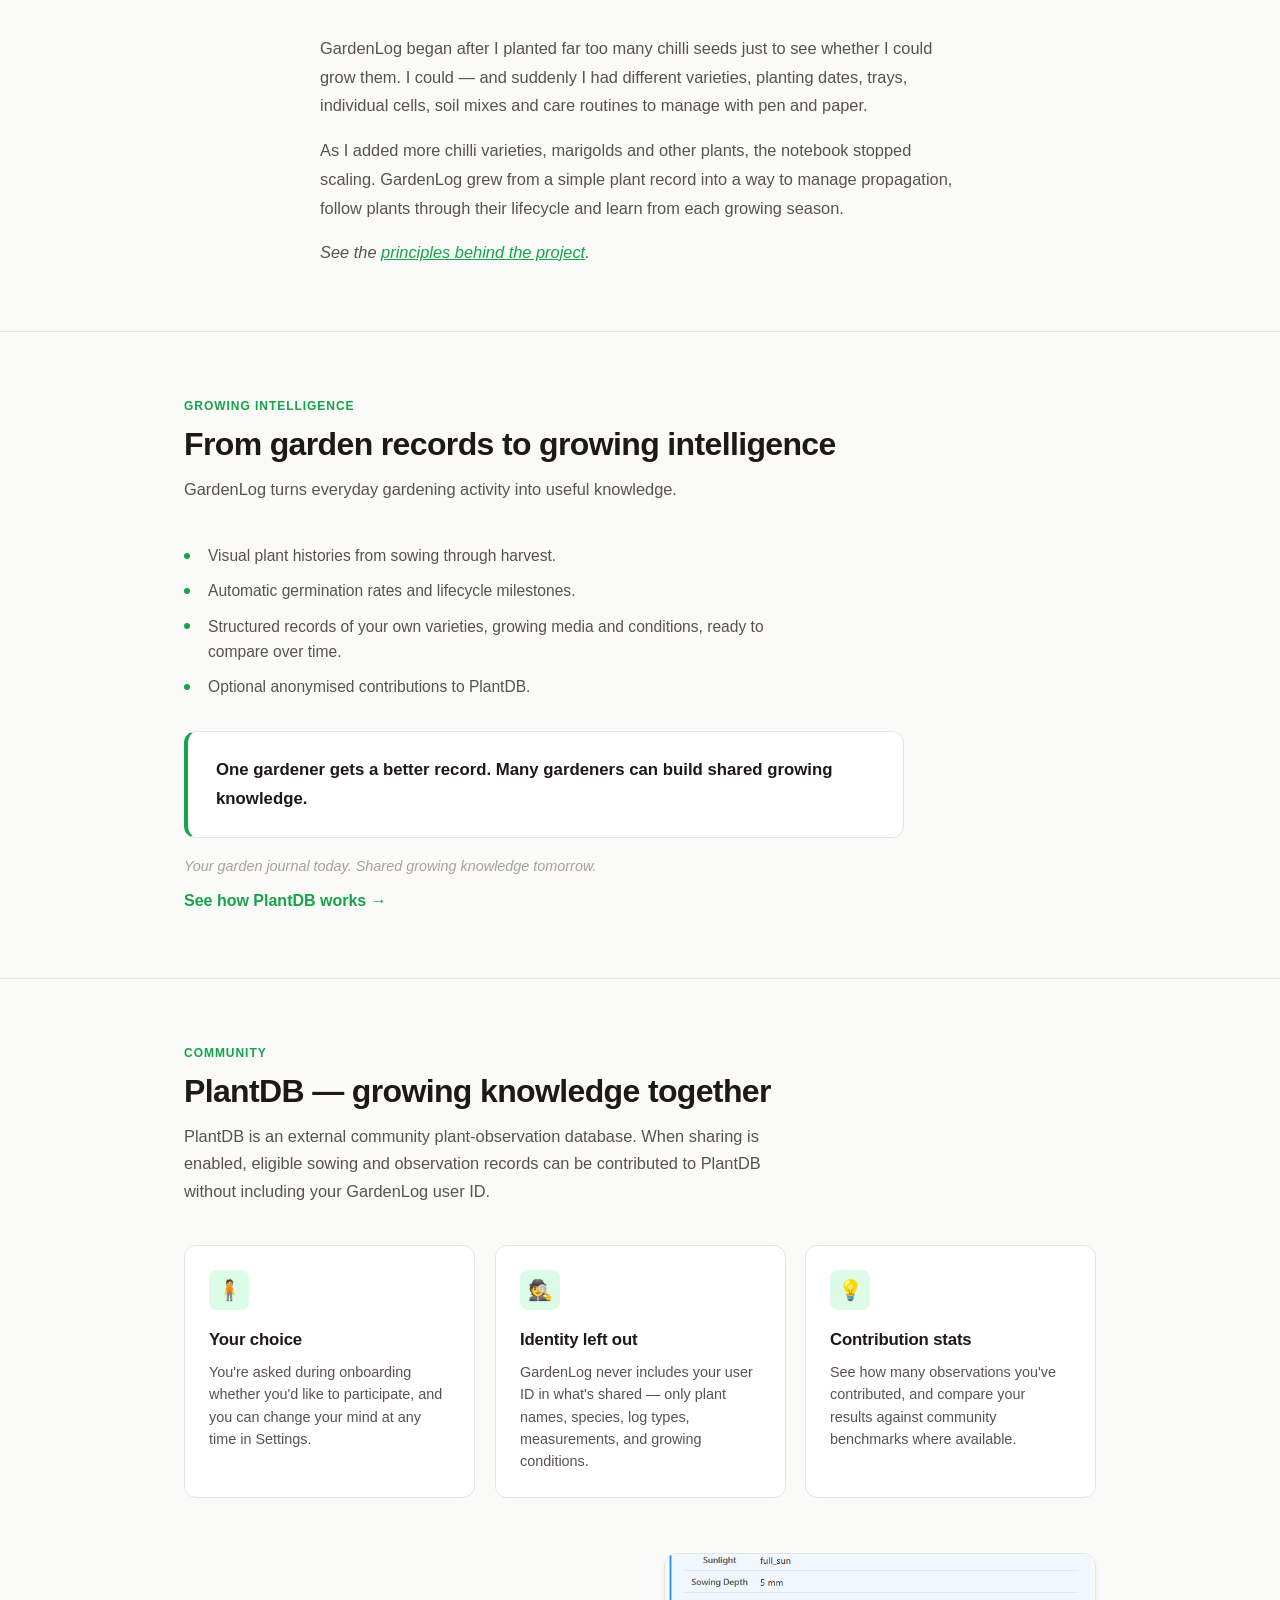
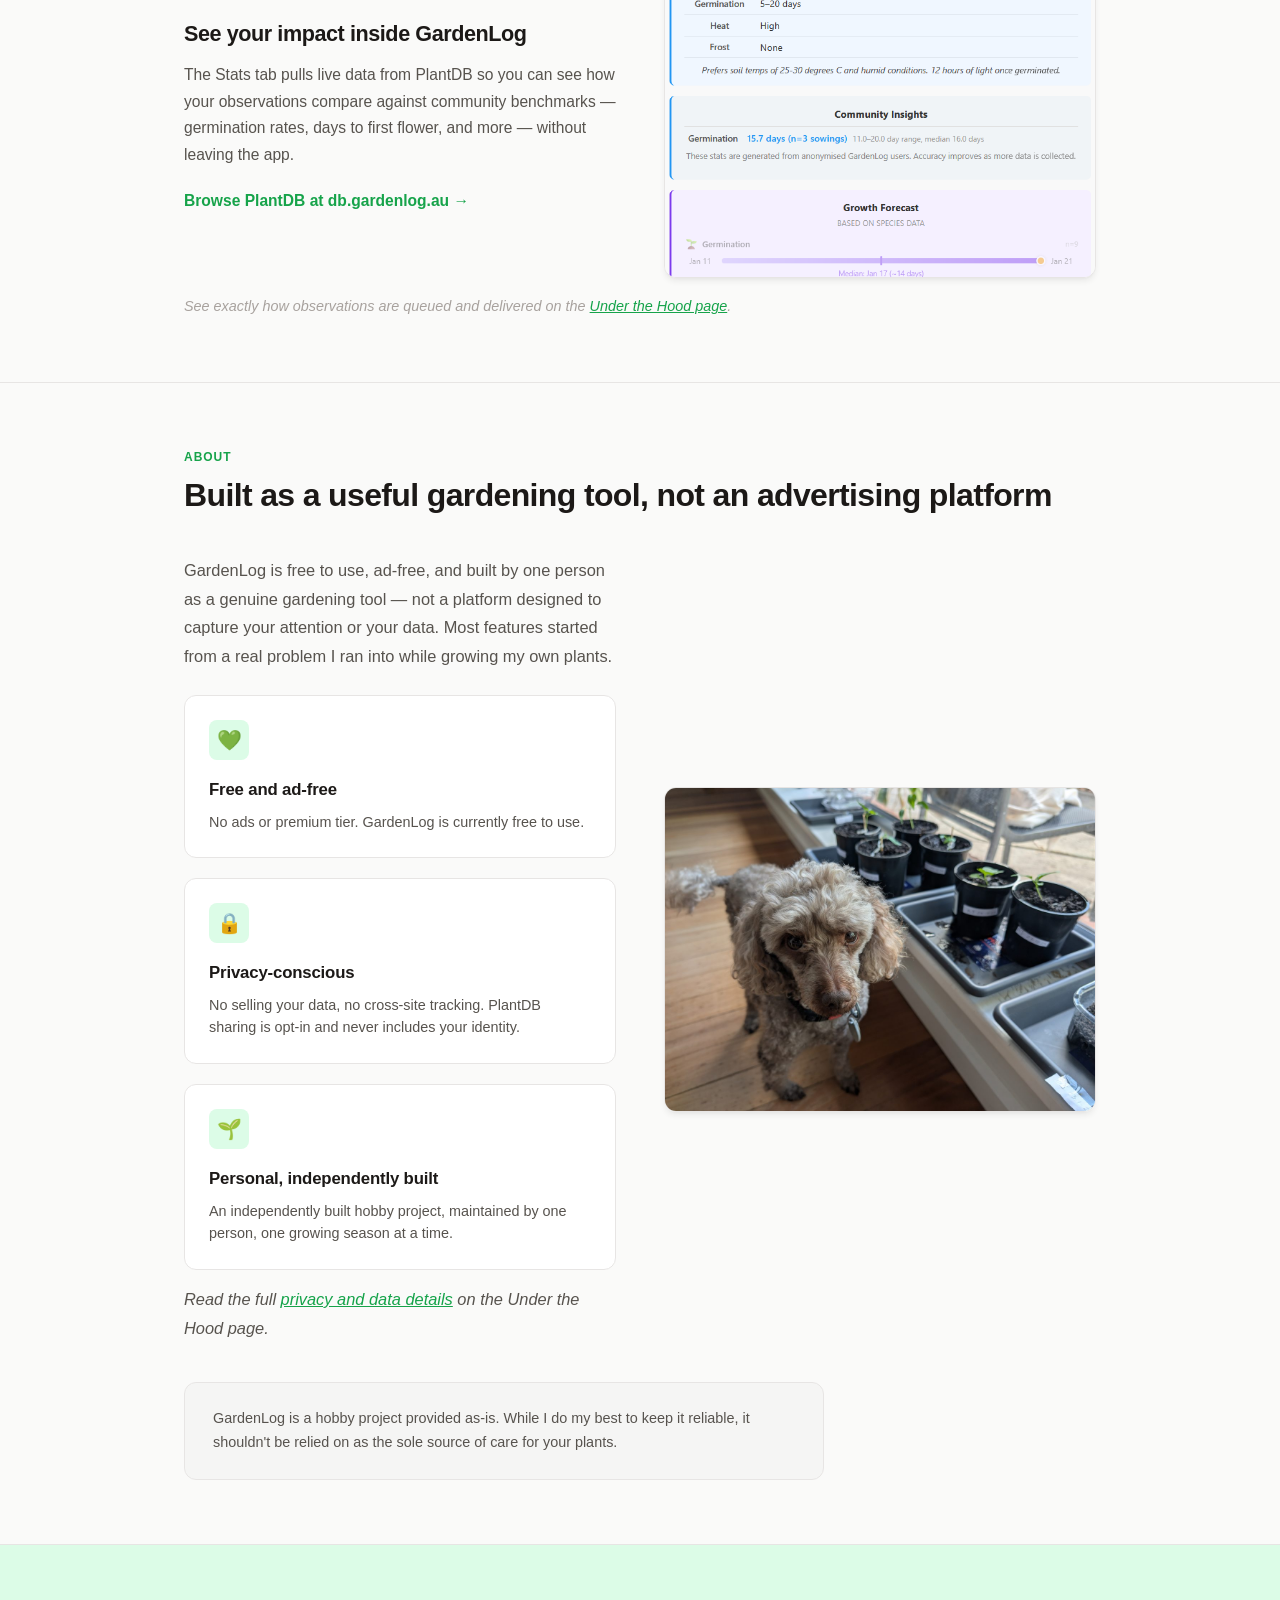
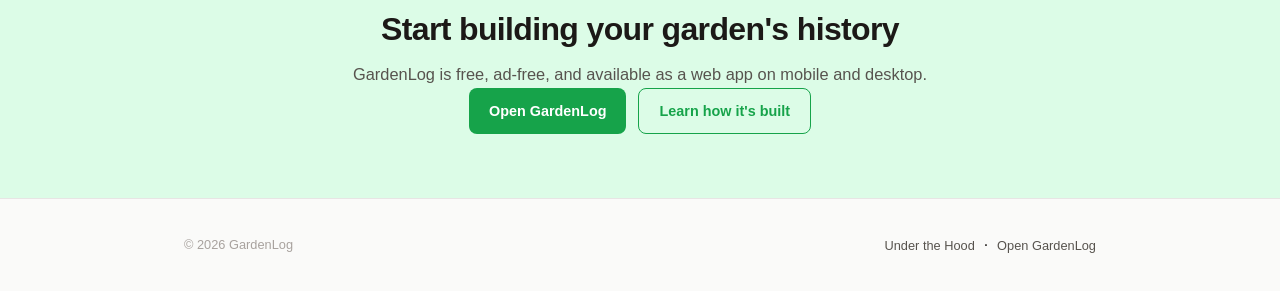
==== commit 634a53cf: "changes for talk" ====
--- a/index.html
+++ b/index.html
@@ -3,414 +3,383 @@
 <head>
   <meta charset="UTF-8">
   <meta name="viewport" content="width=device-width, initial-scale=1.0">
-  <title>GardenLog — Track your plants, your way</title>
-  <meta name="description" content="A free, gardening-focused plant tracker. Log your plants, get watering reminders, plan your garden, and contribute to a community plant-observation database.">
+  <title>GardenLog — Your garden's digital record</title>
+  <meta name="description" content="Track plants, propagation, germination, garden activity, reminders, and seasonal plans in one free, privacy-conscious gardening app.">
   <link rel="stylesheet" href="css/main.css">
 </head>
 <body>
 
+  <a href="#main-content" class="skip-link">Skip to content</a>
+
   <!-- Header -->
   <header class="site-header">
     <div class="container">
-      <a href="#" class="logo">Garden<span>Log</span></a>
-      <nav>
-        <a href="#features">Features</a>
-        <a href="#plantdb">PlantDB</a>
-        <a href="#about">About</a>
-        <a href="#stack">Stack</a>
-        <a href="#privacy">Privacy</a>
+      <a href="index.html" class="logo">Garden<span>Log</span></a>
+      <button class="nav-toggle" id="nav-toggle" type="button" aria-expanded="false" aria-controls="site-nav" aria-label="Toggle navigation menu">
+        <span></span><span></span><span></span>
+      </button>
+      <nav id="site-nav" aria-label="Primary">
+        <a href="#problem">Problem</a>
+        <a href="#what-it-does">Features</a>
+        <a href="#product">Product</a>
+        <a href="#why">Story</a>
+        <a href="under-the-hood.html">Under the Hood</a>
+        <a href="https://app.gardenlog.au" class="nav-cta">Open GardenLog</a>
       </nav>
     </div>
   </header>
 
-  <!-- Hero -->
-  <section class="hero">
-    <div class="container">
-      <span class="hero-badge">v0.0.5 - Soft Launch &mdash; free &amp; open</span>
-      <h1>Keep track of your garden,<br>not spreadsheets.</h1>
-      <p class="subtitle">
-        GardenLog is a plant tracker built by a gardener, for gardeners.
-        Log your plants, set reminders, plan your garden, and contribute to a community plant-observation database &mdash; all in one place.
-      </p>
-      <div class="hero-actions">
-        <a href="https://app.gardenlog.au" class="btn btn-primary">Open GardenLog</a>
-        <a href="#features" class="btn btn-outline">See what it does</a>
-      </div>
-
-      <div class="hero-image-wrapper reveal scale-in">
-        <div class="hero-image-frame">
-          <div class="hero-image-bar">
-            <span></span><span></span><span></span>
-          </div>
-          <div class="hero-image-placeholder">
-            <!-- Replace with: <img src="img/hero-screenshot.png" alt="GardenLog dashboard"> -->
-            <img src="img/viewKanban.png" alt="GardenLog dashboard">
-          </div>
-        </div>
-      </div>
-    </div>
-  </section>
-
-  <!-- Features -->
-  <section id="features">
-    <div class="container">
-      <div class="section-header reveal">
-        <p class="section-label">Features</p>
-        <h2 class="section-heading">Everything you need, nothing you don't</h2>
-        <p class="section-desc">GardenLog focuses on the things that actually matter when you're growing plants at home.</p>
-      </div>
-
-      <div class="feature-grid stagger">
-        <div class="feature-card reveal">
-          <div class="feature-icon">&#127793;</div>
-          <h3>Plant Tracking</h3>
-          <p>Add plants with photos, species info, growing medium, and planting dates. See age, germination rate, and status at a glance.</p>
-        </div>
-
-        <div class="feature-card reveal">
-          <div class="feature-icon">&#128221;</div>
-          <h3>Activity Logs</h3>
-          <p>Record sprouting, flowering, harvesting, pest issues, and more. Every log is timestamped, supports multiple photos, and captures environment conditions.</p>
-        </div>
-
-        <div class="feature-card reveal">
-          <div class="feature-icon">&#128276;</div>
-          <h3>Smart Reminders</h3>
-          <p>Set watering, hardening, and grow-light reminders per plant or zone. Get push notifications and complete, skip, or snooze from any device.</p>
-        </div>
-
-        <div class="feature-card reveal">
-          <div class="feature-icon">&#127759;</div>
-          <h3>Garden Zones</h3>
-          <p>Organise plants by location. Track shade levels, sun direction, and grow-light setup for each zone. Drag-and-drop plants between zones in the kanban view.</p>
-        </div>
-
-        <div class="feature-card reveal">
-          <div class="feature-icon">&#128197;</div>
-          <h3>Garden Planner</h3>
-          <p>Plan sowing, repotting, flowering, and harvest events on a calendar. Link events to plants or zones and add notes.</p>
-        </div>
-
-        <div class="feature-card reveal">
-          <div class="feature-icon">&#128270;</div>
-          <h3>Plant Search</h3>
-          <p>Search an external plant database to auto-fill scientific names, care requirements, and growing information for your plants.</p>
-        </div>
-
-        <div class="feature-card reveal">
-          <div class="feature-icon">&#127760;</div>
-          <h3>PlantDB Community</h3>
-          <p>Opt in to share anonymised plant observations with PlantDB &mdash; a community database that helps gardeners learn from each other.</p>
-        </div>
-
-        <div class="feature-card reveal">
-          <div class="feature-icon">&#128241;</div>
-          <h3>Works on Any Device</h3>
-          <p>Installable as a progressive web app with push notifications. Three view modes &mdash; kanban board, grid, or list &mdash; to suit how you work.</p>
-        </div>
-
-        <div class="feature-card reveal">
-          <div class="feature-icon">&#127912;</div>
-          <h3>Themes &amp; Languages</h3>
-          <p>Light, dark, or system theme. Available in English and German with automatic language detection.</p>
-        </div>
-      </div>
-
-      <!-- Showcase: Plant detail -->
-      <div class="showcase reveal" style="margin-top: 3.5rem;">
-        <div class="showcase-text">
-          <h3>Your plants at a glance</h3>
-          <p>Every plant gets its own card with status badges, age tracking, and quick access to logs. Tap in to see the full timeline, edit details, or add a new entry.</p>
-        </div>
-        <div class="showcase-image reveal from-right">
-          <div class="showcase-image-placeholder">
-            <!-- Replace with: <img src="img/plant-cards.png" alt="Plant cards view"> -->
-            <img src="img/c00.png" alt="Plant cards view">
-          </div>
-        </div>
-      </div>
-
-      <!-- Showcase: Logs timeline -->
-      <div class="showcase reverse reveal" style="margin-top: 3.5rem;">
-        <div class="showcase-text">
-          <h3>A timeline of every milestone</h3>
-          <p>From the day you plant a seed to the first harvest, every event is logged with photos and notes. Scroll back through your garden's history anytime.</p>
-        </div>
-        <div class="showcase-image reveal from-left">
-          <div class="showcase-image-placeholder">
-            <!-- Replace with: <img src="img/timeline.png" alt="Plant timeline view"> -->
-            <img src="img/timeline02.png" alt="Plant timeline view">
-          </div>
-        </div>
-      </div>
-
-      <!-- Showcase: Propagation -->
-      <div class="showcase reveal" style="margin-top: 3.5rem;">
-        <div class="showcase-text">
-          <h3>Seed to garden, tracked every step</h3>
-          <p>The propagation module gives you a visual grid for every tray. Track germination cell by cell, paint cells with seed brushes, mix your own growing medium, and graduate seedlings directly into your plant list when they're ready.</p>
-        </div>
-        <div class="showcase-image reveal from-right">
-          <div class="showcase-image-placeholder">
-            <img src="img/propagation.png" alt="GardenLog propagation tray view">
-            <!-- Replace with: <img src="img/propagation.png" alt="GardenLog propagation tray view"> -->
-            <!-- <span class="placeholder-label">GardenLog &mdash; Propagation view</span> -->
-          </div>
-        </div>
-      </div>
-
-      <!-- Showcase: Kanban -->
-      <div class="showcase reverse reveal" style="margin-top: 3.5rem;">
-        <div class="showcase-text">
-          <h3>Your garden as a board</h3>
-          <p>Switch to the kanban view to see every plant arranged by zone. Drag plants between zones, see status badges at a glance, and filter by group &mdash; the board remembers your last active layout.</p>
-        </div>
-        <div class="showcase-image reveal from-left">
-          <div class="showcase-image-placeholder">
-            <img src="img/kanbabv.png" alt="GardenLog kanban board view">
-            <!-- Replace with: <img src="img/kanban.png" alt="GardenLog kanban board view"> -->
-            <!-- <span class="placeholder-label">GardenLog &mdash; Kanban board view</span> -->
-          </div>
-        </div>
-      </div>
-    </div>
-  </section>
-
-  <!-- PlantDB -->
-  <section id="plantdb">
-    <div class="container">
-      <div class="section-header reveal">
-        <p class="section-label">Community</p>
-        <h2 class="section-heading">PlantDB &mdash; growing knowledge together</h2>
-        <p class="section-desc">PlantDB is an external community plant-observation database. GardenLog users can opt in to share anonymised plant data and help build a public dataset of plant growth patterns.</p>
-      </div>
-
-      <div class="plantdb-grid stagger">
-        <div class="plantdb-card reveal">
-          <div class="plantdb-icon">&#9989;</div>
-          <h3>Completely opt-in</h3>
-          <p>During onboarding you're asked if you'd like to participate. You can change your mind any time in Settings &mdash; no pressure, no hidden defaults.</p>
-        </div>
-
-        <div class="plantdb-card reveal">
-          <div class="plantdb-icon">&#128373;</div>
-          <h3>Anonymised data</h3>
-          <p>Your user ID is never sent. Only plant names, species, log types, measurements, and growing conditions are shared &mdash; nothing that identifies you.</p>
-        </div>
-
-        <div class="plantdb-card reveal">
-          <div class="plantdb-icon">&#128200;</div>
-          <h3>Observations &amp; sowings</h3>
-          <p>Every log you record (sprouted, flowering, harvested, etc.) and every plant you create can become a data point that helps other gardeners understand what to expect.</p>
-        </div>
-
-        <div class="plantdb-card reveal">
-          <div class="plantdb-icon">&#128161;</div>
-          <h3>Contribution stats</h3>
-          <p>See how many observations you've contributed on your dashboard &mdash; including a 7-day activity chart and milestone counters.</p>
-        </div>
-      </div>
-
-      <div class="plantdb-how reveal" style="margin-top: 2.5rem;">
-        <h3>How it works</h3>
-        <ol class="plantdb-steps">
-          <li>You create or update a plant log in GardenLog as normal.</li>
-          <li>If you've opted in, an anonymised copy of the observation is queued in the background.</li>
-          <li>A background worker delivers queued events to the PlantDB API every 30 seconds.</li>
-          <li>The data appears in PlantDB at <a href="https://db.gardenlog.au" target="_blank" rel="noopener">db.gardenlog.au</a>, available to the community.</li>
-        </ol>
-      </div>
-
-      <!-- Showcase: PlantDB -->
-      <div class="showcase reveal" style="margin-top: 3.5rem;">
-        <div class="showcase-text">
-          <h3>A living dataset, built by gardeners</h3>
-          <p>PlantDB collects anonymised observations from GardenLog users to build a public dataset of real plant growth patterns. Browse germination rates, growth timelines, and seasonal trends by species and climate profile.</p>
-          <p>Your contribution stats &mdash; observation count, a 7-day activity chart, and milestone counters &mdash; are visible right on your GardenLog dashboard.</p>
-        </div>
-        <div class="showcase-image reveal from-right">
-          <div class="showcase-image-placeholder">
-            <img src="img/plantDB.png" alt="PlantDB community dashboard">
-            <!-- Replace with: <img src="img/plantdb-dashboard.png" alt="PlantDB community dashboard"> -->
-            <!-- <span class="placeholder-label">PlantDB &mdash; Community dashboard</span> -->
-          </div>
-        </div>
-      </div>
-
-      <!-- Showcase: PlantDB stats in GardenLog -->
-      <div class="showcase reverse reveal" style="margin-top: 3.5rem;">
-        <div class="showcase-text">
-          <h3>See your impact inside GardenLog</h3>
-          <p>The Stats tab in GardenLog pulls live data from PlantDB so you can see how your observations compare against community benchmarks &mdash; germination rates, days to first flower, and more &mdash; without leaving the app.</p>
-        </div>
-        <div class="showcase-image reveal from-left">
-          <div class="showcase-image-placeholder">
-            <img src="img/plantstatinfo.png" alt="PlantDB stats panel inside GardenLog">
-            <!-- Replace with: <img src="img/plantdb-stats.png" alt="PlantDB stats panel inside GardenLog"> -->
-            <!-- <span class="placeholder-label">GardenLog &mdash; PlantDB stats panel</span> -->
-          </div>
-        </div>
-      </div>
-    </div>
-  </section>
-
-  <!-- About / Philosophy -->
-  <section id="about">
-    <div class="container">
-      <div class="section-header reveal">
-        <p class="section-label">About &amp; Philosophy</p>
-        <h2 class="section-heading">Why GardenLog exists &mdash; and how it's built</h2>
-      </div>
-
-      <div class="about-layout">
-        <div class="story-block reveal">
+  <main id="main-content">
+
+    <!-- Hero -->
+    <section class="hero">
+      <div class="container">
+        <span class="hero-badge">Early access &middot; Free and ad-free</span>
+        <h1>Keep track of your garden,<br>not spreadsheets.</h1>
+        <p class="subtitle tight">
+          GardenLog is a digital record for your garden. Track what you planted, what happened next, and what needs attention.
+        </p>
+        <p class="hero-subline">
+          Built for home gardeners and propagators managing more than memory and scattered notes can handle.
+        </p>
+        <div class="hero-actions">
+          <a href="https://app.gardenlog.au" class="btn btn-primary">Open GardenLog</a>
+          <a href="#problem" class="btn btn-outline">See the problem</a>
+        </div>
+
+        <div class="hero-image-wrapper reveal scale-in">
+          <div class="hero-image-frame">
+            <div class="hero-image-bar">
+              <span></span><span></span><span></span>
+            </div>
+            <div class="hero-image-placeholder">
+              <img src="img/viewKanban.png" alt="GardenLog dashboard showing plants arranged in a kanban view by zone" width="1276" height="1306">
+            </div>
+          </div>
+        </div>
+      </div>
+    </section>
+
+    <!-- The problem -->
+    <section id="problem">
+      <div class="container">
+        <div class="section-header reveal">
+          <p class="section-label">The problem</p>
+          <h2 class="section-heading">Gardening becomes surprisingly difficult to track</h2>
+          <p class="section-desc">Built for home gardeners, beginners, and propagators managing multiple plants.</p>
+        </div>
+
+        <div class="feature-grid stagger">
+          <div class="feature-card reveal">
+            <div class="feature-icon" aria-hidden="true">&#128221;</div>
+            <h3>Scattered records</h3>
+            <p>Notes end up scattered across notebooks, labels, photos, calendars, and memory.</p>
+          </div>
+
+          <div class="feature-card reveal">
+            <div class="feature-icon" aria-hidden="true">&#128197;</div>
+            <h3>Missed care and milestones</h3>
+            <p>It's easy to forget when something was sown, watered, repotted, fertilised, or moved.</p>
+          </div>
+
+          <div class="feature-card reveal">
+            <div class="feature-icon" aria-hidden="true">&#127793;</div>
+            <h3>Propagation complexity</h3>
+            <p>Propagation trays make it difficult to track varieties, individual cells, and germination results.</p>
+          </div>
+
+          <div class="feature-card reveal">
+            <div class="feature-icon" aria-hidden="true">&#129514;</div>
+            <h3>No useful growing history</h3>
+            <p>Different soil mixes and growing conditions get recorded, if at all, without an easy way to compare what actually worked.</p>
+          </div>
+        </div>
+
+        <p class="statement-box reveal">
+          Gardeners need a simple way to remember what they planted, where they planted it, what they did, what happened next, and what needs attention.
+        </p>
+        <p class="note reveal">
+          Many popular gardening apps lead with plant identification or general care advice. GardenLog focuses on your own plants and growing history.
+        </p>
+      </div>
+    </section>
+
+    <!-- What GardenLog helps you do -->
+    <section id="what-it-does">
+      <div class="container">
+        <div class="section-header reveal">
+          <p class="section-label">What it does</p>
+          <h2 class="section-heading">Your garden's digital record</h2>
+          <p class="section-desc">Plants, propagation, care history, reminders, and planning &mdash; connected in one place.</p>
+        </div>
+
+        <div class="feature-grid stagger">
+          <div class="feature-card reveal">
+            <div class="feature-icon" aria-hidden="true">&#127793;</div>
+            <h3>Track plants</h3>
+            <p>Record varieties, planting dates, photos, locations, growing media, and lifecycle stages.</p>
+          </div>
+
+          <div class="feature-card reveal">
+            <div class="feature-icon" aria-hidden="true">&#127794;</div>
+            <h3>Manage propagation</h3>
+            <p>Plan trays cell by cell, record seeds sown, track germination, compare results, and graduate seedlings into plant records.</p>
+          </div>
+
+          <div class="feature-card reveal">
+            <div class="feature-icon" aria-hidden="true">&#128221;</div>
+            <h3>Log what happens</h3>
+            <p>Capture watering, growth, flowering, fruiting, harvesting, repotting, plant health issues, measurements, notes, and photos.</p>
+          </div>
+
+          <div class="feature-card reveal">
+            <div class="feature-icon" aria-hidden="true">&#128276;</div>
+            <h3>Know what needs attention</h3>
+            <p>Use watering, grow-light, hardening, plant, and zone reminders, with actions to complete, skip, or snooze.</p>
+          </div>
+
+          <div class="feature-card reveal">
+            <div class="feature-icon" aria-hidden="true">&#128197;</div>
+            <h3>Plan what comes next</h3>
+            <p>Use calendars, seasonal planning, climate-based planting windows, and garden history to decide what to sow and when.</p>
+          </div>
+        </div>
+      </div>
+    </section>
+
+    <!-- Product experience -->
+    <section id="product">
+      <div class="container">
+        <div class="section-header reveal">
+          <p class="section-label">Product</p>
+          <h2 class="section-heading">What using GardenLog looks like</h2>
+          <p class="section-desc">A coherent workflow from seed to harvest, not a pile of disconnected tools.</p>
+        </div>
+
+        <!-- Showcase: Plant cards -->
+        <div class="showcase reveal">
+          <div class="showcase-text">
+            <h3>Your plants at a glance</h3>
+            <p>Every plant gets its own card with status badges, age tracking, and quick access to logs. Tap in to see the full timeline, edit details, or add a new entry.</p>
+          </div>
+          <div class="showcase-image reveal from-right">
+            <div class="showcase-image-placeholder">
+              <img src="img/c00.png" alt="Grid of plant cards showing photos, names, planting dates, and status badges" width="265" height="277" loading="lazy" decoding="async">
+            </div>
+          </div>
+        </div>
+
+        <!-- Showcase: Propagation -->
+        <div class="showcase reverse reveal mt-lg">
+          <div class="showcase-text">
+            <h3>Seed to garden, tracked every step</h3>
+            <p>The propagation workspace provides a visual grid for each tray. Record varieties and seeds by cell, track germination, compare results, and graduate successful seedlings into full plant records.</p>
+          </div>
+          <div class="showcase-image reveal from-left">
+            <div class="showcase-image-placeholder">
+              <img src="img/propagation.png" alt="Propagation tray grid with per-cell variety and germination tracking" width="768" height="1713" loading="lazy" decoding="async">
+            </div>
+          </div>
+        </div>
+
+        <!-- Showcase: Timeline -->
+        <div class="showcase reveal mt-lg">
+          <div class="showcase-text">
+            <h3>A timeline of every milestone</h3>
+            <p>From the day you plant a seed to the first harvest, every event is logged with photos and notes. Scroll back through your garden's history anytime.</p>
+          </div>
+          <div class="showcase-image reveal from-right">
+            <div class="showcase-image-placeholder">
+              <img src="img/timeline02.png" alt="Timeline of logged plant milestones with photos and notes" width="557" height="363" loading="lazy" decoding="async">
+            </div>
+          </div>
+        </div>
+
+        <!-- Showcase: Kanban -->
+        <div class="showcase reverse reveal mt-lg">
+          <div class="showcase-text">
+            <h3>Your garden as a board</h3>
+            <p>Switch to the kanban view to see every plant arranged by zone. Drag plants between zones, see status badges at a glance, and filter by group &mdash; the board remembers your last active layout.</p>
+          </div>
+          <div class="showcase-image reveal from-left">
+            <div class="showcase-image-placeholder">
+              <img src="img/kanbabv.png" alt="Kanban board with plants arranged in columns by garden zone" width="714" height="589" loading="lazy" decoding="async">
+            </div>
+          </div>
+        </div>
+      </div>
+    </section>
+
+    <!-- Mid-page CTA -->
+    <section class="mid-cta">
+      <div class="container">
+        <p class="mid-cta-text reveal">See it with your own plants</p>
+        <a href="https://app.gardenlog.au" class="btn btn-primary reveal">Open GardenLog</a>
+      </div>
+    </section>
+
+    <!-- Why GardenLog exists -->
+    <section id="why">
+      <div class="container">
+        <div class="section-header reveal">
+          <p class="section-label">Why I built it</p>
+          <h2 class="section-heading">Why GardenLog exists</h2>
+        </div>
+
+        <div class="story-block centred reveal">
           <p>
-            GardenLog started as a simple plant tracker and grew into something more complete &mdash; not by chasing features, but by following real needs. Every part of the app was built to solve a problem I actually had.
+            GardenLog began after I planted far too many chilli seeds just to see whether I could grow them. I could &mdash; and suddenly I had different varieties, planting dates, trays, individual cells, soil mixes and care routines to manage with pen and paper.
           </p>
           <p>
-            The propagation module came from losing track of which cells had germinated. The kanban board came from wanting to see my whole garden spatially. The PlantDB integration came from wanting observations to be useful beyond my own backyard.
+            As I added more chilli varieties, marigolds and other plants, the notebook stopped scaling. GardenLog grew from a simple plant record into a way to manage propagation, follow plants through their lifecycle and learn from each growing season.
           </p>
+          <p class="note reveal">See the <a href="#about">principles behind the project</a>.</p>
+        </div>
+      </div>
+    </section>
+
+    <!-- From records to growing intelligence -->
+    <section id="intelligence">
+      <div class="container">
+        <div class="section-header reveal">
+          <p class="section-label">Growing intelligence</p>
+          <h2 class="section-heading">From garden records to growing intelligence</h2>
+          <p class="section-desc">GardenLog turns everyday gardening activity into useful knowledge.</p>
+        </div>
+
+        <ul class="dot-list reveal">
+          <li>Visual plant histories from sowing through harvest.</li>
+          <li>Automatic germination rates and lifecycle milestones.</li>
+          <li>Structured records of your own varieties, growing media and conditions, ready to compare over time.</li>
+          <li>Optional anonymised contributions to PlantDB.</li>
+        </ul>
+
+        <p class="statement-box reveal">
+          One gardener gets a better record. Many gardeners can build shared growing knowledge.
+        </p>
+        <p class="note reveal">
+          Your garden journal today. Shared growing knowledge tomorrow.
+        </p>
+
+        <a href="#plantdb" class="section-link reveal">See how PlantDB works &rarr;</a>
+      </div>
+    </section>
+
+    <!-- PlantDB -->
+    <section id="plantdb">
+      <div class="container">
+        <div class="section-header reveal">
+          <p class="section-label">Community</p>
+          <h2 class="section-heading">PlantDB &mdash; growing knowledge together</h2>
+          <p class="section-desc">PlantDB is an external community plant-observation database. When sharing is enabled, eligible sowing and observation records can be contributed to PlantDB without including your GardenLog user ID.</p>
+        </div>
+
+        <div class="plantdb-grid stagger">
+          <div class="plantdb-card reveal">
+            <div class="plantdb-icon" aria-hidden="true">&#129485;</div>
+            <h3>Your choice</h3>
+            <p>You're asked during onboarding whether you'd like to participate, and you can change your mind at any time in Settings.</p>
+          </div>
+
+          <div class="plantdb-card reveal">
+            <div class="plantdb-icon" aria-hidden="true">&#128373;</div>
+            <h3>Identity left out</h3>
+            <p>GardenLog never includes your user ID in what's shared &mdash; only plant names, species, log types, measurements, and growing conditions.</p>
+          </div>
+
+          <div class="plantdb-card reveal">
+            <div class="plantdb-icon" aria-hidden="true">&#128161;</div>
+            <h3>Contribution stats</h3>
+            <p>See how many observations you've contributed, and compare your results against community benchmarks where available.</p>
+          </div>
+        </div>
+
+        <div class="showcase reveal mt-lg">
+          <div class="showcase-text">
+            <h3>See your impact inside GardenLog</h3>
+            <p>The Stats tab pulls live data from PlantDB so you can see how your observations compare against community benchmarks &mdash; germination rates, days to first flower, and more &mdash; without leaving the app.</p>
+            <p><a href="https://db.gardenlog.au" target="_blank" rel="noopener" class="section-link">Browse PlantDB at db.gardenlog.au &rarr;</a></p>
+          </div>
+          <div class="showcase-image reveal from-left">
+            <div class="showcase-image-placeholder">
+              <img src="img/plantstatinfo.png" alt="PlantDB stats panel inside GardenLog comparing personal and community data" width="667" height="697" loading="lazy" decoding="async">
+            </div>
+          </div>
+        </div>
+
+        <p class="note reveal">See exactly how observations are queued and delivered on the <a href="under-the-hood.html#plantdb-architecture">Under the Hood page</a>.</p>
+      </div>
+    </section>
+
+    <!-- About / Trust -->
+    <section id="about">
+      <div class="container">
+        <div class="section-header reveal">
+          <p class="section-label">About</p>
+          <h2 class="section-heading">Built as a useful gardening tool, not an advertising platform</h2>
+        </div>
+
+        <div class="about-layout">
+          <div class="story-block reveal">
+            <p>
+              GardenLog is free to use, ad-free, and built by one person as a genuine gardening tool &mdash; not a platform designed to capture your attention or your data. Most features started from a real problem I ran into while growing my own plants.
+            </p>
+
+            <div class="plantdb-grid stagger mt-sm">
+              <div class="plantdb-card reveal">
+                <div class="plantdb-icon" aria-hidden="true">&#128154;</div>
+                <h3>Free and ad-free</h3>
+                <p>No ads or premium tier. GardenLog is currently free to use.</p>
+              </div>
+
+              <div class="plantdb-card reveal">
+                <div class="plantdb-icon" aria-hidden="true">&#128274;</div>
+                <h3>Privacy-conscious</h3>
+                <p>No selling your data, no cross-site tracking. PlantDB sharing is opt-in and never includes your identity.</p>
+              </div>
+
+              <div class="plantdb-card reveal">
+                <div class="plantdb-icon" aria-hidden="true">&#127793;</div>
+                <h3>Personal, independently built</h3>
+                <p>An independently built hobby project, maintained by one person, one growing season at a time.</p>
+              </div>
+            </div>
+
+            <p class="note reveal">Read the full <a href="under-the-hood.html#privacy-design">privacy and data details</a> on the Under the Hood page.</p>
+          </div>
+
+          <div class="about-image reveal from-right">
+            <div class="about-image-placeholder">
+              <img src="img/albert-web.jpg" alt="The head gardener supervising" width="1200" height="900" loading="lazy" decoding="async">
+            </div>
+          </div>
+        </div>
+
+        <div class="disclaimer reveal mt-md">
           <p>
-            The philosophy hasn't changed along the way. GardenLog will always be free, ad-free, and focused on gardening &mdash; nothing else. No engagement metrics, no premium tiers, no dark patterns.
+            GardenLog is a hobby project provided as-is.
+            While I do my best to keep it reliable, it shouldn't be relied on as the sole source of care for your plants.
           </p>
-
-          <div class="philosophy-grid">
-            <div class="philosophy-item">
-              <span class="philosophy-heading">Privacy by design</span>
-              <p>The minimum data needed, nothing more. PlantDB sharing is always opt-in. Your user identity is never included in what gets shared.</p>
-            </div>
-            <div class="philosophy-item">
-              <span class="philosophy-heading">No bloat</span>
-              <p>Every feature solves a real gardening problem. If it doesn't help you grow plants better, it doesn't belong here.</p>
-            </div>
-            <div class="philosophy-item">
-              <span class="philosophy-heading">Right tool, not fashionable tool</span>
-              <p>Vanilla CSS. React Context instead of a state library. PostgreSQL without an ORM. Simple, maintainable, and easy to reason about.</p>
-            </div>
-            <div class="philosophy-item">
-              <span class="philosophy-heading">Community, not extraction</span>
-              <p>PlantDB exists to make gardening knowledge free and shared. Data flows in one direction: from gardeners, back to gardeners.</p>
-            </div>
-          </div>
-
-          <ul class="highlight-list">
-            <li>Free to use</li>
-            <li>No ads</li>
-            <li>No premium tier</li>
-            <li>Privacy-first</li>
-            <li>Hobby project</li>
-          </ul>
-        </div>
-
-        <div class="about-image reveal from-right">
-          <div class="about-image-placeholder">
-            <!-- Replace with: <img src="img/dog-and-plants.jpg" alt="The head gardener supervising"> -->
-            <img src="img/albert.jpg" alt="The head gardener supervising">
-          </div>
-        </div>
-      </div>
-    </div>
-  </section>
-
-  <!-- Tech Stack -->
-  <section id="stack">
-    <div class="container">
-      <div class="section-header reveal">
-        <p class="section-label">Under the hood</p>
-        <h2 class="section-heading">How it's built</h2>
-        <p class="section-desc">GardenLog is a full-stack project built and operated by one person. Here's the entire stack, end to end.</p>
-      </div>
-
-      <div class="stack-grid stagger">
-        <div class="stack-item reveal">
-          <span class="stack-role">Frontend</span>
-          <h3>React 19 + Vite</h3>
-          <p>Single-page app with drag-and-drop kanban (dnd-kit), i18next localisation, and installable as a PWA with push notifications.</p>
-        </div>
-
-        <div class="stack-item reveal">
-          <span class="stack-role">Backend</span>
-          <h3>Node.js + Express 5</h3>
-          <p>REST API with JWT auth, Joi validation, cron-based reminder scheduler, and a background outbox worker for PlantDB sync.</p>
-        </div>
-
-        <div class="stack-item reveal">
-          <span class="stack-role">Database</span>
-          <h3>PostgreSQL via Neon</h3>
-          <p>Serverless Postgres. Seventeen tables covering users, plants, logs, zones, reminders, planner events, preferences, and the PlantDB outbox.</p>
-        </div>
-
-        <div class="stack-item reveal">
-          <span class="stack-role">Hosting</span>
-          <h3>Railway</h3>
-          <p>Runs both the React frontend and Express backend. Handles deployments straight from the repository.</p>
-        </div>
-
-        <div class="stack-item reveal">
-          <span class="stack-role">Source &amp; CI</span>
-          <h3>GitHub</h3>
-          <p>Hosts the code repository, manages staging environments, and runs scheduled database backups.</p>
-        </div>
-
-        <div class="stack-item reveal">
-          <span class="stack-role">Images</span>
-          <h3>Cloudinary</h3>
-          <p>CDN-hosted image storage with client-side compression. Photos are auto-optimised and served from the edge.</p>
-        </div>
-      </div>
-    </div>
-  </section>
-
-  <!-- Privacy & Data -->
-  <section id="privacy">
-    <div class="container">
-      <div class="section-header reveal">
-        <p class="section-label">Your data</p>
-        <h2 class="section-heading">Simple app, simple data</h2>
-        <p class="section-desc">GardenLog collects very little data. That's intentional.</p>
-      </div>
-
-      <div class="privacy-grid">
-        <div class="privacy-card stores reveal from-left">
-          <h3>What GardenLog stores</h3>
-          <ul>
-            <li>A username</li>
-            <li>An email address</li>
-            <li>A securely hashed password</li>
-            <li>Plant data and plant logs you choose to enter</li>
-          </ul>
-          <p class="privacy-summary">That's it. Refreshingly rare.</p>
-        </div>
-
-        <div class="privacy-card does-not reveal from-right">
-          <h3>What GardenLog does not do</h3>
-          <ul>
-            <li>Sell or share your data</li>
-            <li>Run ads</li>
-            <li>Track you across other sites</li>
-            <li>Collect analytics beyond basic server operation</li>
-          </ul>
-        </div>
-      </div>
-
-      <div class="privacy-plantdb reveal" style="margin-top: 1.5rem;">
-        <h3>PlantDB &amp; your data</h3>
-        <p>
-          If you opt in to PlantDB, anonymised plant observations are shared with the community database. Your user ID is never included &mdash; only plant names, species, log types, measurements, and growing conditions are sent. You can toggle this on or off at any time in Settings, and any data already queued will still be delivered, but no new events will be created once you opt out.
-        </p>
-      </div>
-
-      <div class="disclaimer reveal" style="margin-top: 2.5rem;">
-        <p>
-          GardenLog is a hobby project provided as-is.
-          While I do my best to keep it reliable, it shouldn't be relied on as the sole source of care for your plants.
-        </p>
-      </div>
-    </div>
-  </section>
+        </div>
+      </div>
+    </section>
+
+    <!-- Final CTA -->
+    <section class="final-cta">
+      <div class="container">
+        <h2 class="section-heading">Start building your garden's history</h2>
+        <p class="section-desc">GardenLog is free, ad-free, and available as a web app on mobile and desktop.</p>
+        <div class="hero-actions">
+          <a href="https://app.gardenlog.au" class="btn btn-primary">Open GardenLog</a>
+          <a href="under-the-hood.html" class="btn btn-outline">Learn how it's built</a>
+        </div>
+      </div>
+    </section>
+
+  </main>
 
   <!-- Back to top -->
-  <button class="back-to-top" id="back-to-top" aria-label="Back to top">
+  <button class="back-to-top" id="back-to-top" type="button" aria-label="Back to top">
     <svg viewBox="0 0 24 24"><polyline points="18 15 12 9 6 15"></polyline></svg>
   </button>
 
@@ -418,55 +387,14 @@
   <footer class="site-footer">
     <div class="container">
       <p>&copy; 2026 GardenLog</p>
-      <a href="https://app.gardenlog.au">Open GardenLog</a>
+      <nav aria-label="Footer">
+        <a href="under-the-hood.html">Under the Hood</a>
+        &nbsp;&middot;&nbsp;
+        <a href="https://app.gardenlog.au">Open GardenLog</a>
+      </nav>
     </div>
   </footer>
 
-  <script>
-    (function () {
-      var prefersReduced = window.matchMedia('(prefers-reduced-motion: reduce)').matches;
-      var reveals = document.querySelectorAll('.reveal');
-
-      if (prefersReduced) {
-        reveals.forEach(function (el) { el.classList.add('visible'); });
-      } else {
-        var observer = new IntersectionObserver(function (entries) {
-          entries.forEach(function (entry) {
-            if (entry.isIntersecting) {
-              entry.target.classList.add('visible');
-              observer.unobserve(entry.target);
-            }
-          });
-        }, { threshold: 0.15, rootMargin: '0px 0px -40px 0px' });
-
-        reveals.forEach(function (el) { observer.observe(el); });
-      }
-
-      /* Back to top */
-      var btn = document.getElementById('back-to-top');
-      var scrollThreshold = 600;
-      var ticking = false;
-
-      function onScroll() {
-        if (!ticking) {
-          window.requestAnimationFrame(function () {
-            if (window.scrollY > scrollThreshold) {
-              btn.classList.add('visible');
-            } else {
-              btn.classList.remove('visible');
-            }
-            ticking = false;
-          });
-          ticking = true;
-        }
-      }
-
-      window.addEventListener('scroll', onScroll, { passive: true });
-
-      btn.addEventListener('click', function () {
-        window.scrollTo({ top: 0, behavior: 'smooth' });
-      });
-    })();
-  </script>
+  <script src="js/main.js"></script>
 </body>
 </html>
--- a/css/main.css
+++ b/css/main.css
@@ -4,6 +4,35 @@
   box-sizing: border-box;
   margin: 0;
   padding: 0;
+}
+
+a:focus-visible,
+button:focus-visible {
+  outline: 2px solid var(--accent);
+  outline-offset: 2px;
+}
+
+.skip-link {
+  position: absolute;
+  top: -3rem;
+  left: 0.75rem;
+  z-index: 200;
+  background: var(--accent);
+  color: #ffffff;
+  padding: 0.6rem 1rem;
+  border-radius: var(--radius-sm);
+  font-weight: 600;
+  font-size: 0.875rem;
+  text-decoration: none;
+  transition: top 0.15s ease;
+}
+
+.skip-link:focus {
+  top: 0.75rem;
+}
+
+section[id] {
+  scroll-margin-top: 5rem;
 }
 
 :root {
@@ -109,9 +138,46 @@
   color: var(--text-primary);
 }
 
+.nav-toggle {
+  display: none;
+  flex-direction: column;
+  justify-content: center;
+  align-items: center;
+  gap: 4px;
+  width: 2.25rem;
+  height: 2.25rem;
+  padding: 0;
+  border: 1px solid var(--border-color);
+  border-radius: var(--radius-sm);
+  background: var(--bg-card);
+  cursor: pointer;
+}
+
+.nav-toggle span {
+  display: block;
+  width: 1.1rem;
+  height: 2px;
+  background: var(--text-primary);
+  border-radius: 1px;
+  transition: transform 0.2s ease, opacity 0.2s ease;
+}
+
+.nav-toggle[aria-expanded="true"] span:nth-child(1) {
+  transform: translateY(6px) rotate(45deg);
+}
+
+.nav-toggle[aria-expanded="true"] span:nth-child(2) {
+  opacity: 0;
+}
+
+.nav-toggle[aria-expanded="true"] span:nth-child(3) {
+  transform: translateY(-6px) rotate(-45deg);
+}
+
 .site-header nav {
   display: flex;
-  gap: 1.75rem;
+  align-items: center;
+  gap: 1.5rem;
 }
 
 .site-header nav a {
@@ -124,6 +190,23 @@
 
 .site-header nav a:hover {
   color: var(--accent);
+}
+
+.site-header nav a[aria-current="page"] {
+  color: var(--accent);
+}
+
+.site-header nav a.nav-cta {
+  background: var(--accent);
+  color: #ffffff;
+  padding: 0.4rem 0.9rem;
+  border-radius: var(--radius-sm);
+  font-weight: 600;
+}
+
+.site-header nav a.nav-cta:hover {
+  background: var(--green-700);
+  color: #ffffff;
 }
 
 .btn {
@@ -203,6 +286,18 @@
   line-height: 1.6;
 }
 
+.hero .subtitle.tight {
+  margin-bottom: 0.5rem;
+}
+
+.hero-subline {
+  color: var(--text-muted);
+  font-size: 0.95rem;
+  max-width: 480px;
+  margin: 0 auto 2rem;
+  line-height: 1.6;
+}
+
 .hero-actions {
   display: flex;
   gap: 0.75rem;
@@ -246,6 +341,10 @@
   display: grid;
   grid-template-columns: repeat(auto-fit, minmax(260px, 1fr));
   gap: 1.25rem;
+}
+
+#problem .feature-grid {
+  grid-template-columns: repeat(2, 1fr);
 }
 
 .feature-card {
@@ -805,6 +904,205 @@
   color: var(--text-secondary);
   line-height: 1.55;
   margin: 0;
+}
+
+/* ── Statement box (highlighted callouts) ── */
+
+.statement-box {
+  background: var(--bg-card);
+  border: 1px solid var(--border-color);
+  border-left: 4px solid var(--accent);
+  border-radius: var(--radius);
+  padding: 1.5rem 1.75rem;
+  font-size: 1.05rem;
+  font-weight: 600;
+  color: var(--text-primary);
+  margin-top: 2rem;
+  max-width: 720px;
+}
+
+.statement-box.closing {
+  border-left-color: var(--green-400);
+  font-weight: 500;
+  font-style: italic;
+  color: var(--text-secondary);
+  margin-top: 1rem;
+}
+
+/* ── Dot list (compact bullet list) ── */
+
+.dot-list {
+  list-style: none;
+  display: grid;
+  gap: 0.65rem;
+  margin-top: 1.5rem;
+  max-width: 640px;
+}
+
+.dot-list li {
+  position: relative;
+  padding-left: 1.5rem;
+  font-size: 0.975rem;
+  color: var(--text-secondary);
+  line-height: 1.6;
+}
+
+.dot-list li::before {
+  content: "";
+  position: absolute;
+  left: 0;
+  top: 0.55em;
+  width: 6px;
+  height: 6px;
+  background: var(--accent);
+  border-radius: 50%;
+}
+
+/* ── Note / inline section link ── */
+
+.note {
+  margin-top: 1rem;
+  font-size: 0.9rem;
+  color: var(--text-muted);
+  font-style: italic;
+  max-width: 640px;
+}
+
+.note a {
+  color: var(--accent);
+}
+
+.section-link {
+  display: inline-block;
+  margin-top: 0.5rem;
+  color: var(--accent);
+  font-weight: 600;
+  text-decoration: none;
+}
+
+.section-link:hover {
+  text-decoration: underline;
+}
+
+/* ── Founder story block (single column) ── */
+
+.story-block.centred {
+  margin: 0 auto;
+}
+
+/* ── Mid-page CTA (lighter than final CTA) ── */
+
+.mid-cta {
+  text-align: center;
+  padding: 2.5rem 0;
+}
+
+.mid-cta-text {
+  font-size: 1.05rem;
+  font-weight: 600;
+  color: var(--text-primary);
+  margin-bottom: 1rem;
+}
+
+/* ── Final CTA ── */
+
+.final-cta {
+  text-align: center;
+  background: var(--accent-light);
+}
+
+.final-cta .section-heading {
+  margin: 0 auto 0.75rem;
+}
+
+.final-cta .section-desc {
+  margin-left: auto;
+  margin-right: auto;
+}
+
+/* ── Under the Hood: architecture diagram ── */
+
+.uth-hero {
+  padding-top: 4.5rem;
+  padding-bottom: 3rem;
+}
+
+.arch-diagram-wrapper {
+  overflow-x: auto;
+  margin: 2rem 0 0.5rem;
+  padding-bottom: 0.25rem;
+}
+
+.arch-diagram {
+  display: flex;
+  align-items: stretch;
+  gap: 0.75rem;
+  min-width: max-content;
+  margin-bottom: 0.6rem;
+}
+
+.arch-diagram-branch {
+  padding-left: 1rem;
+}
+
+.arch-node {
+  background: var(--bg-card);
+  border: 1px solid var(--border-color);
+  border-radius: var(--radius);
+  padding: 1rem 1.25rem;
+  min-width: 160px;
+  box-shadow: var(--shadow-sm);
+}
+
+.arch-node-muted {
+  background: var(--stone-100);
+}
+
+.arch-node-label {
+  display: block;
+  font-size: 0.7rem;
+  font-weight: 700;
+  text-transform: uppercase;
+  letter-spacing: 0.06em;
+  color: var(--accent);
+  margin-bottom: 0.3rem;
+}
+
+.arch-node p {
+  font-size: 0.85rem;
+  color: var(--text-secondary);
+  margin: 0;
+}
+
+.arch-arrow {
+  display: flex;
+  align-items: center;
+  justify-content: center;
+  color: var(--text-muted);
+  font-size: 1.25rem;
+  font-weight: 600;
+  padding: 0 0.25rem;
+  white-space: nowrap;
+}
+
+.arch-arrow-down {
+  font-size: 0.85rem;
+  color: var(--accent);
+  font-weight: 600;
+}
+
+/* ── Spacing utilities ── */
+
+.mt-sm { margin-top: 1.5rem; }
+.mt-md { margin-top: 2.5rem; }
+.mt-lg { margin-top: 3.5rem; }
+
+/* ── Under the Hood: prose paragraph ── */
+
+.uth-prose {
+  max-width: 720px;
+  color: var(--text-secondary);
+  line-height: 1.7;
 }
 
 /* ── Scroll reveal ── */
@@ -923,6 +1221,43 @@
     grid-template-columns: repeat(2, 1fr);
   }
 
+  .nav-toggle {
+    display: flex;
+  }
+
+  .site-header nav {
+    position: absolute;
+    top: 100%;
+    left: 0;
+    right: 0;
+    flex-direction: column;
+    align-items: stretch;
+    gap: 0.25rem;
+    background: var(--bg-page);
+    border-bottom: 1px solid var(--border-color);
+    padding: 0.75rem 1.25rem 1.25rem;
+    display: none;
+  }
+
+  .site-header nav.open {
+    display: flex;
+  }
+
+  .site-header nav a {
+    font-size: 1rem;
+    padding: 0.65rem 0.25rem;
+    border-radius: var(--radius-sm);
+  }
+
+  .site-header nav a:hover {
+    background: var(--bg-card-hover);
+  }
+
+  .site-header nav a.nav-cta {
+    text-align: center;
+    margin-top: 0.5rem;
+  }
+
   .showcase {
     grid-template-columns: 1fr 1fr;
     gap: 1.75rem;
@@ -972,14 +1307,6 @@
     transform: none;
   }
 
-  .site-header nav {
-    gap: 1rem;
-  }
-
-  .site-header nav a {
-    font-size: 0.8rem;
-  }
-
   .hero-actions {
     flex-direction: column;
     align-items: center;
@@ -991,7 +1318,8 @@
     justify-content: center;
   }
 
-  .feature-grid {
+  .feature-grid,
+  #problem .feature-grid {
     grid-template-columns: 1fr;
   }
 
@@ -1092,14 +1420,6 @@
     font-size: 1.1rem;
   }
 
-  .site-header nav {
-    gap: 0.65rem;
-  }
-
-  .site-header nav a {
-    font-size: 0.75rem;
-  }
-
   .hero h1 {
     font-size: 1.75rem;
   }
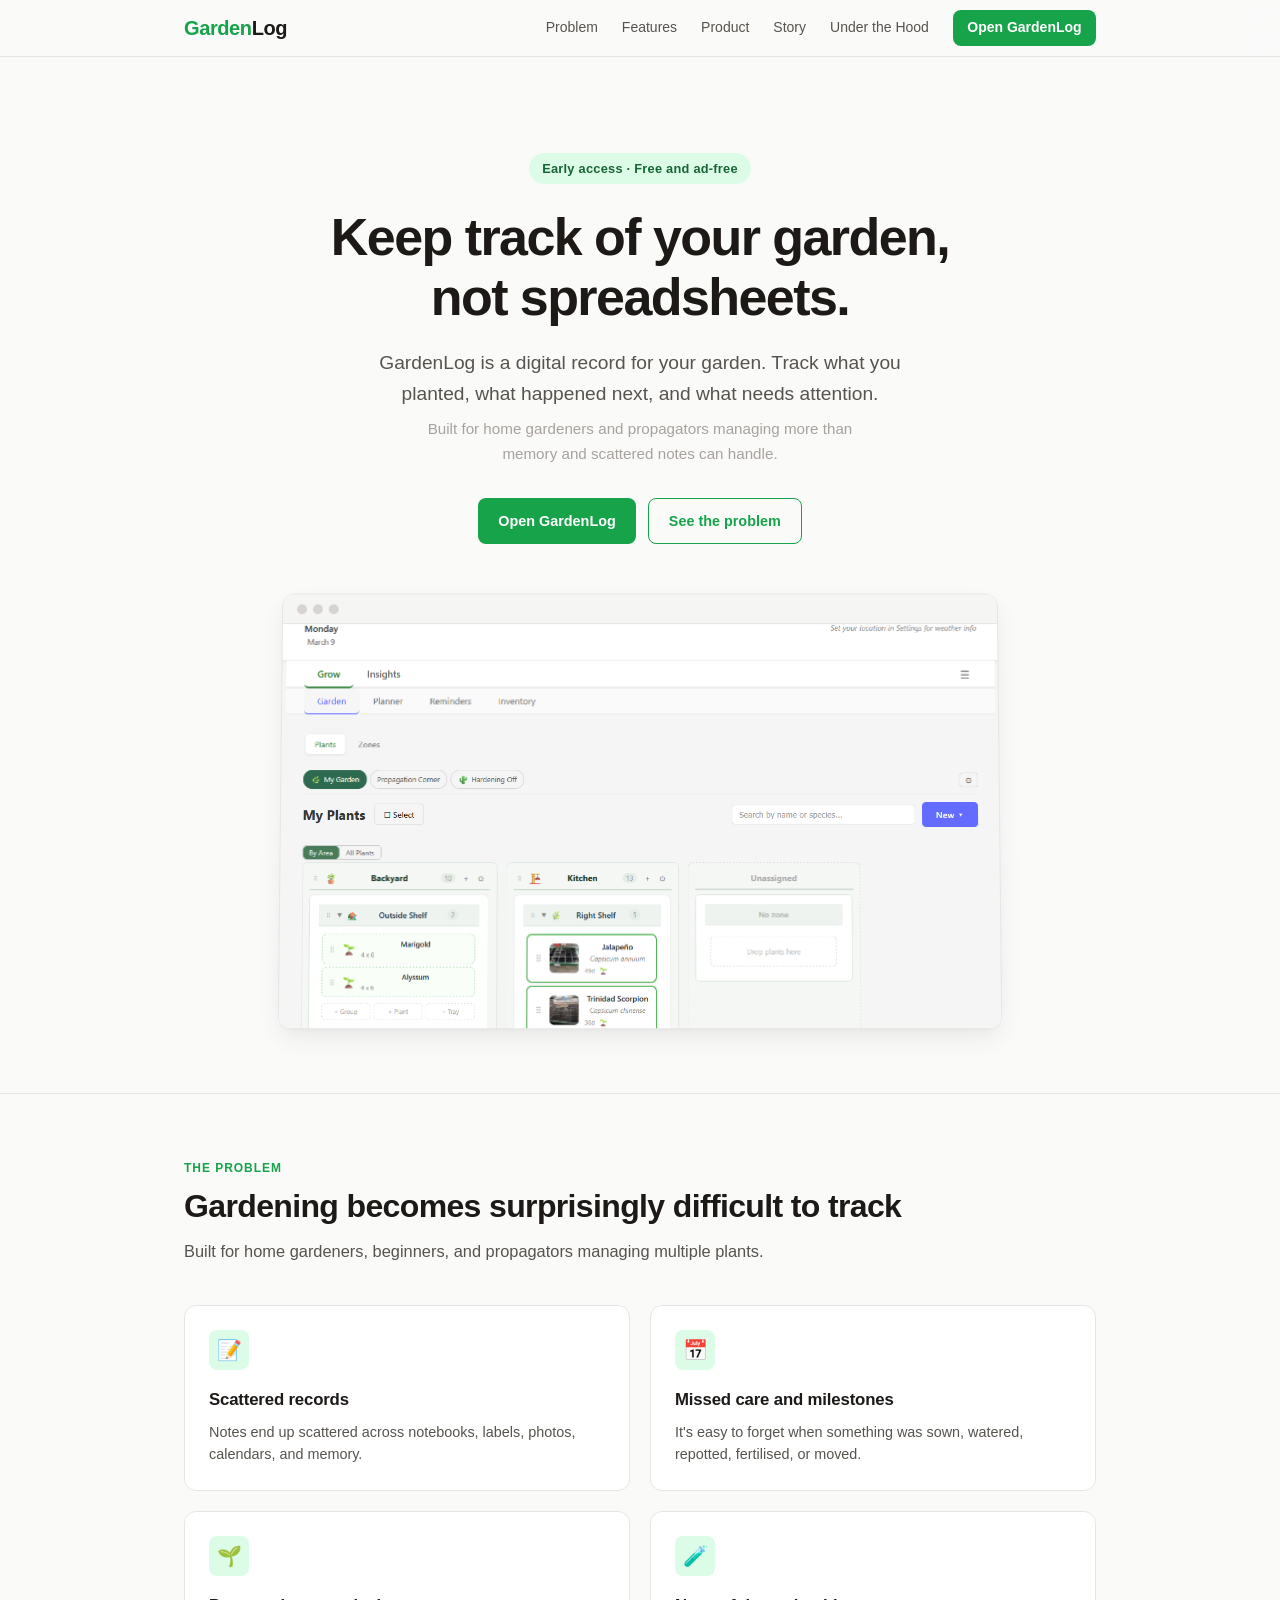
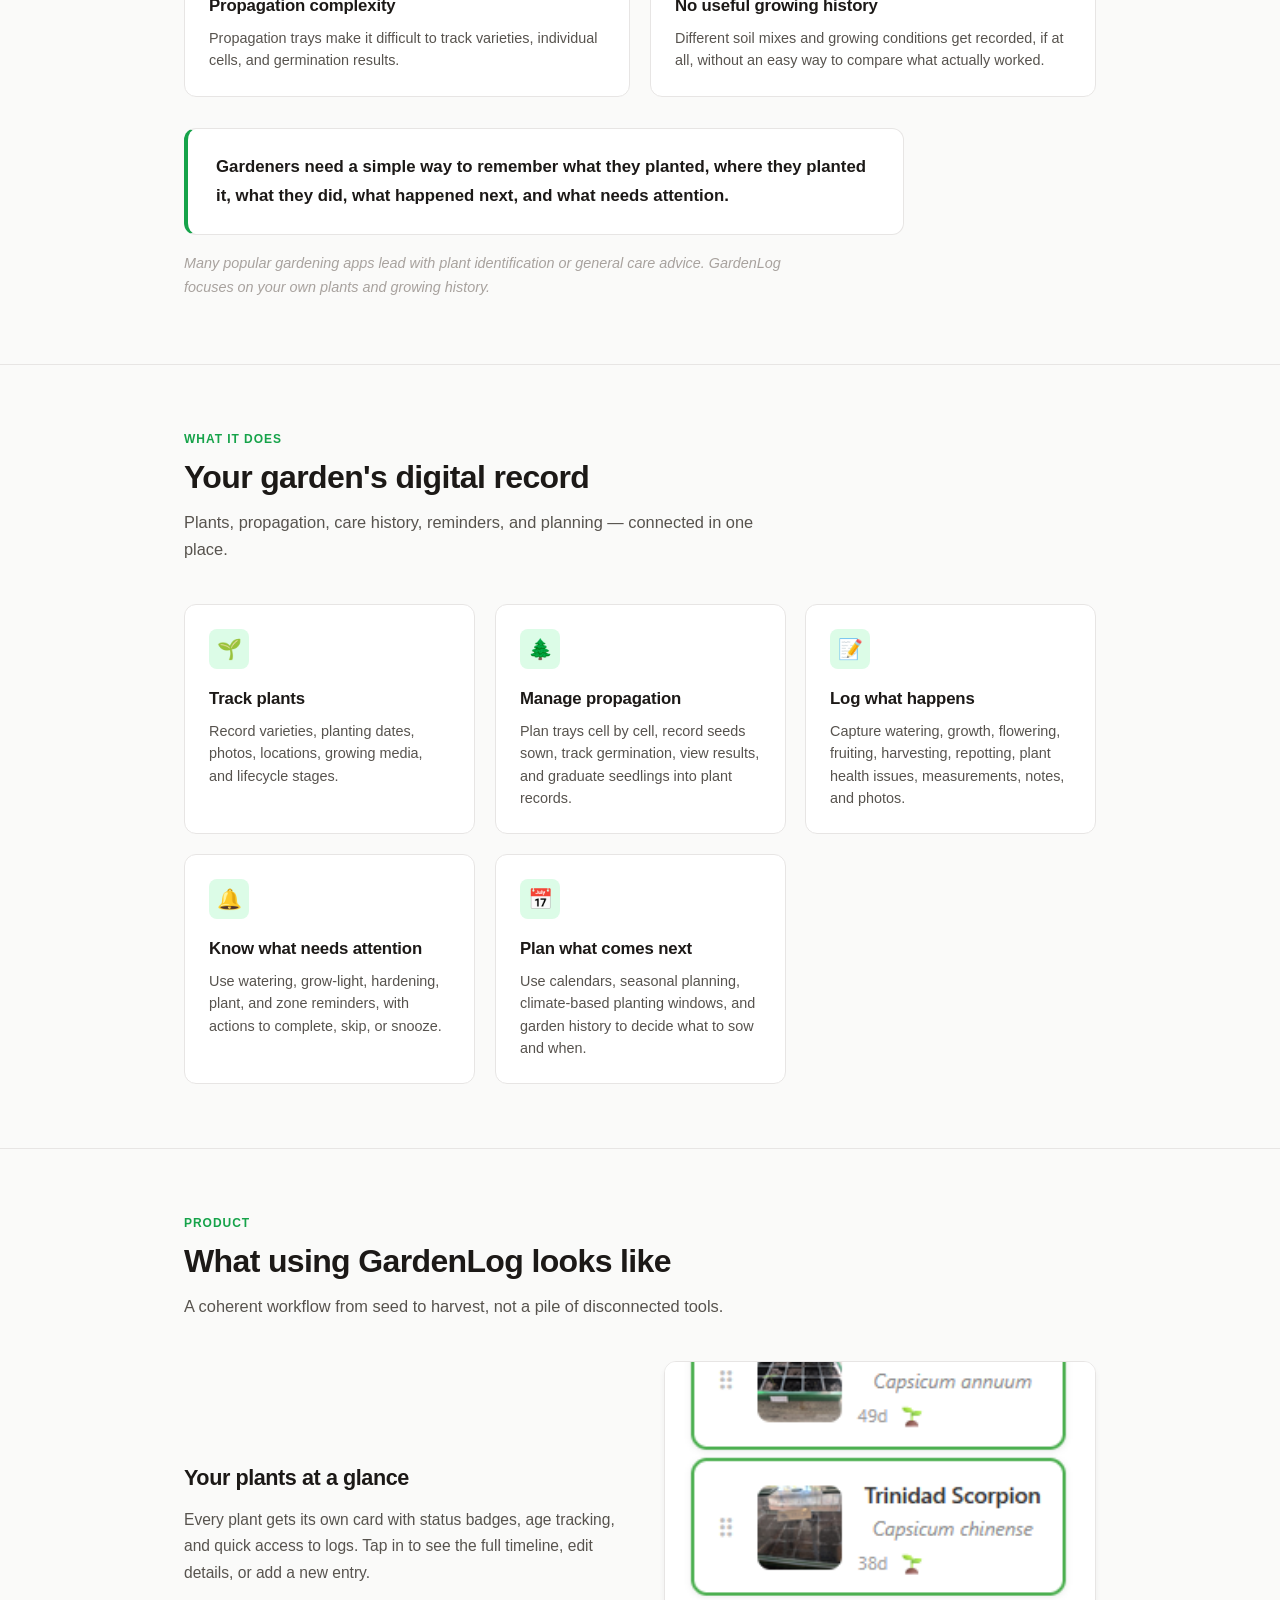
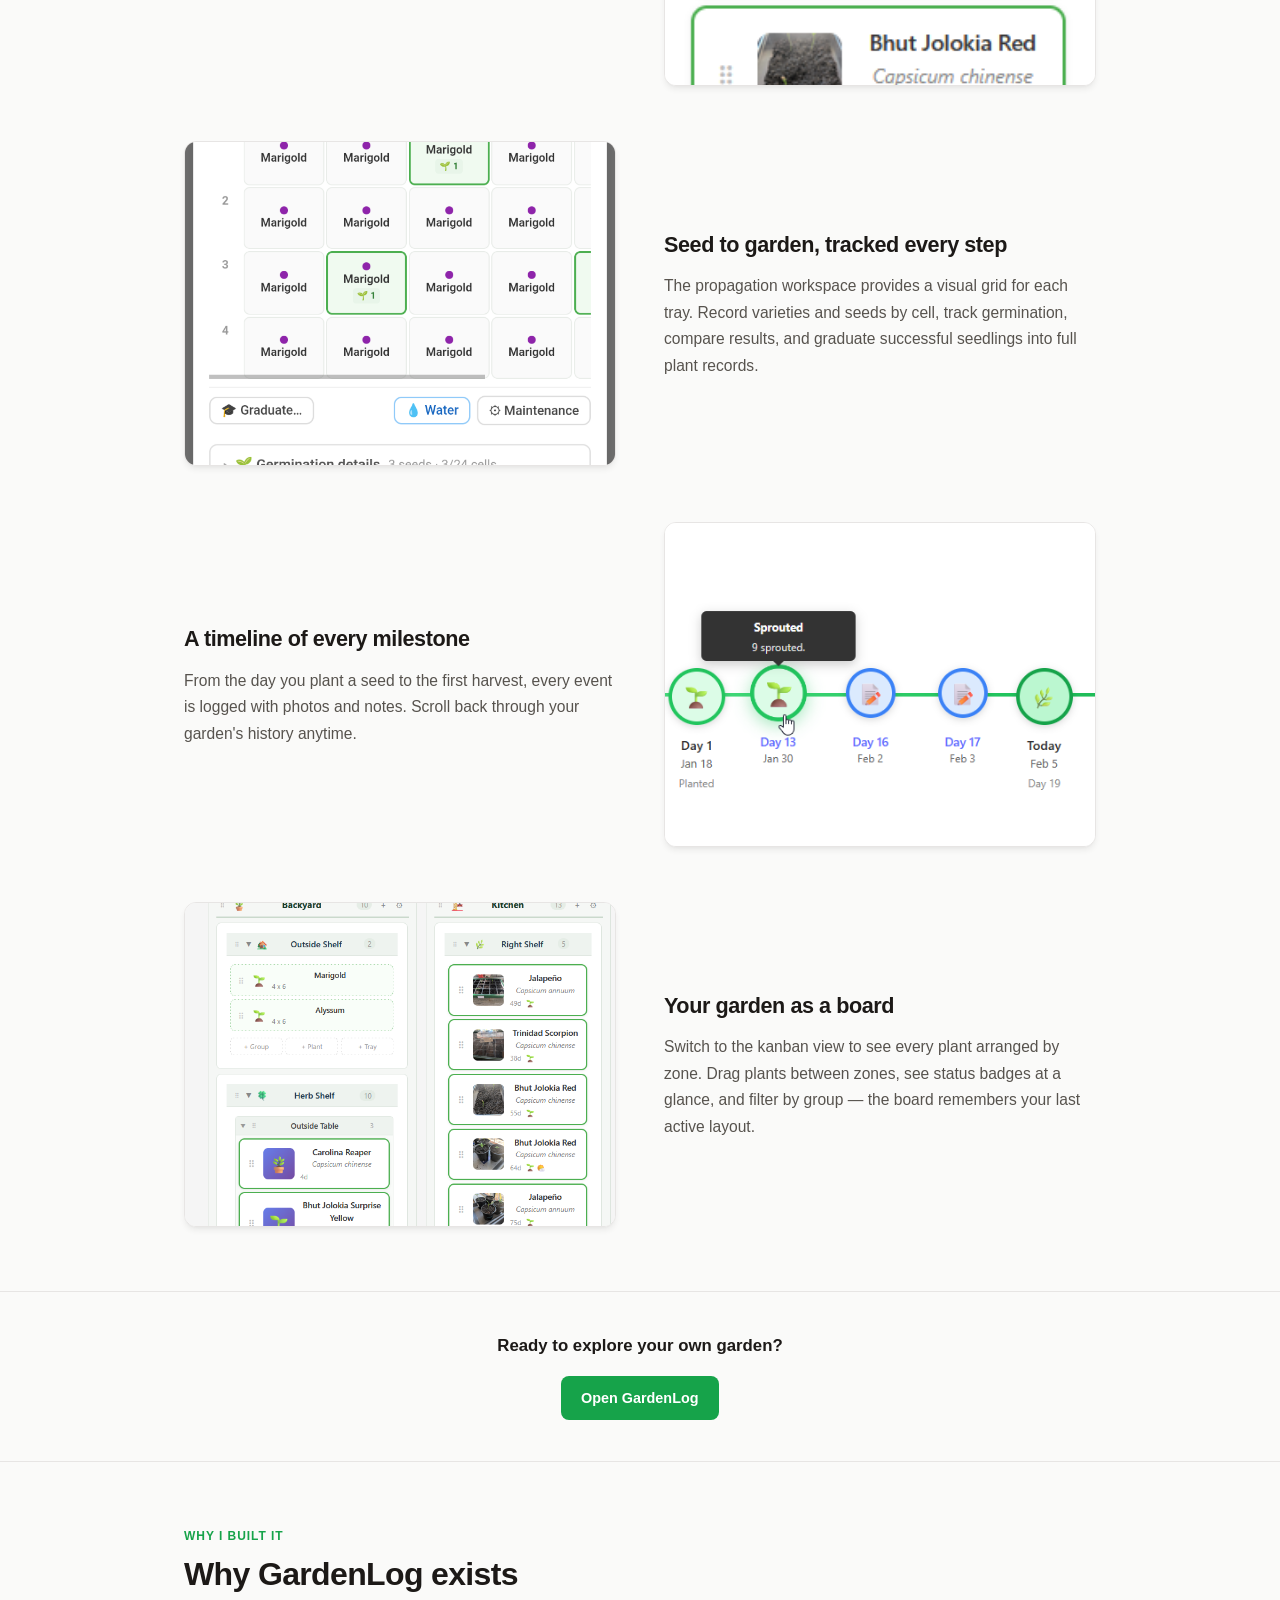
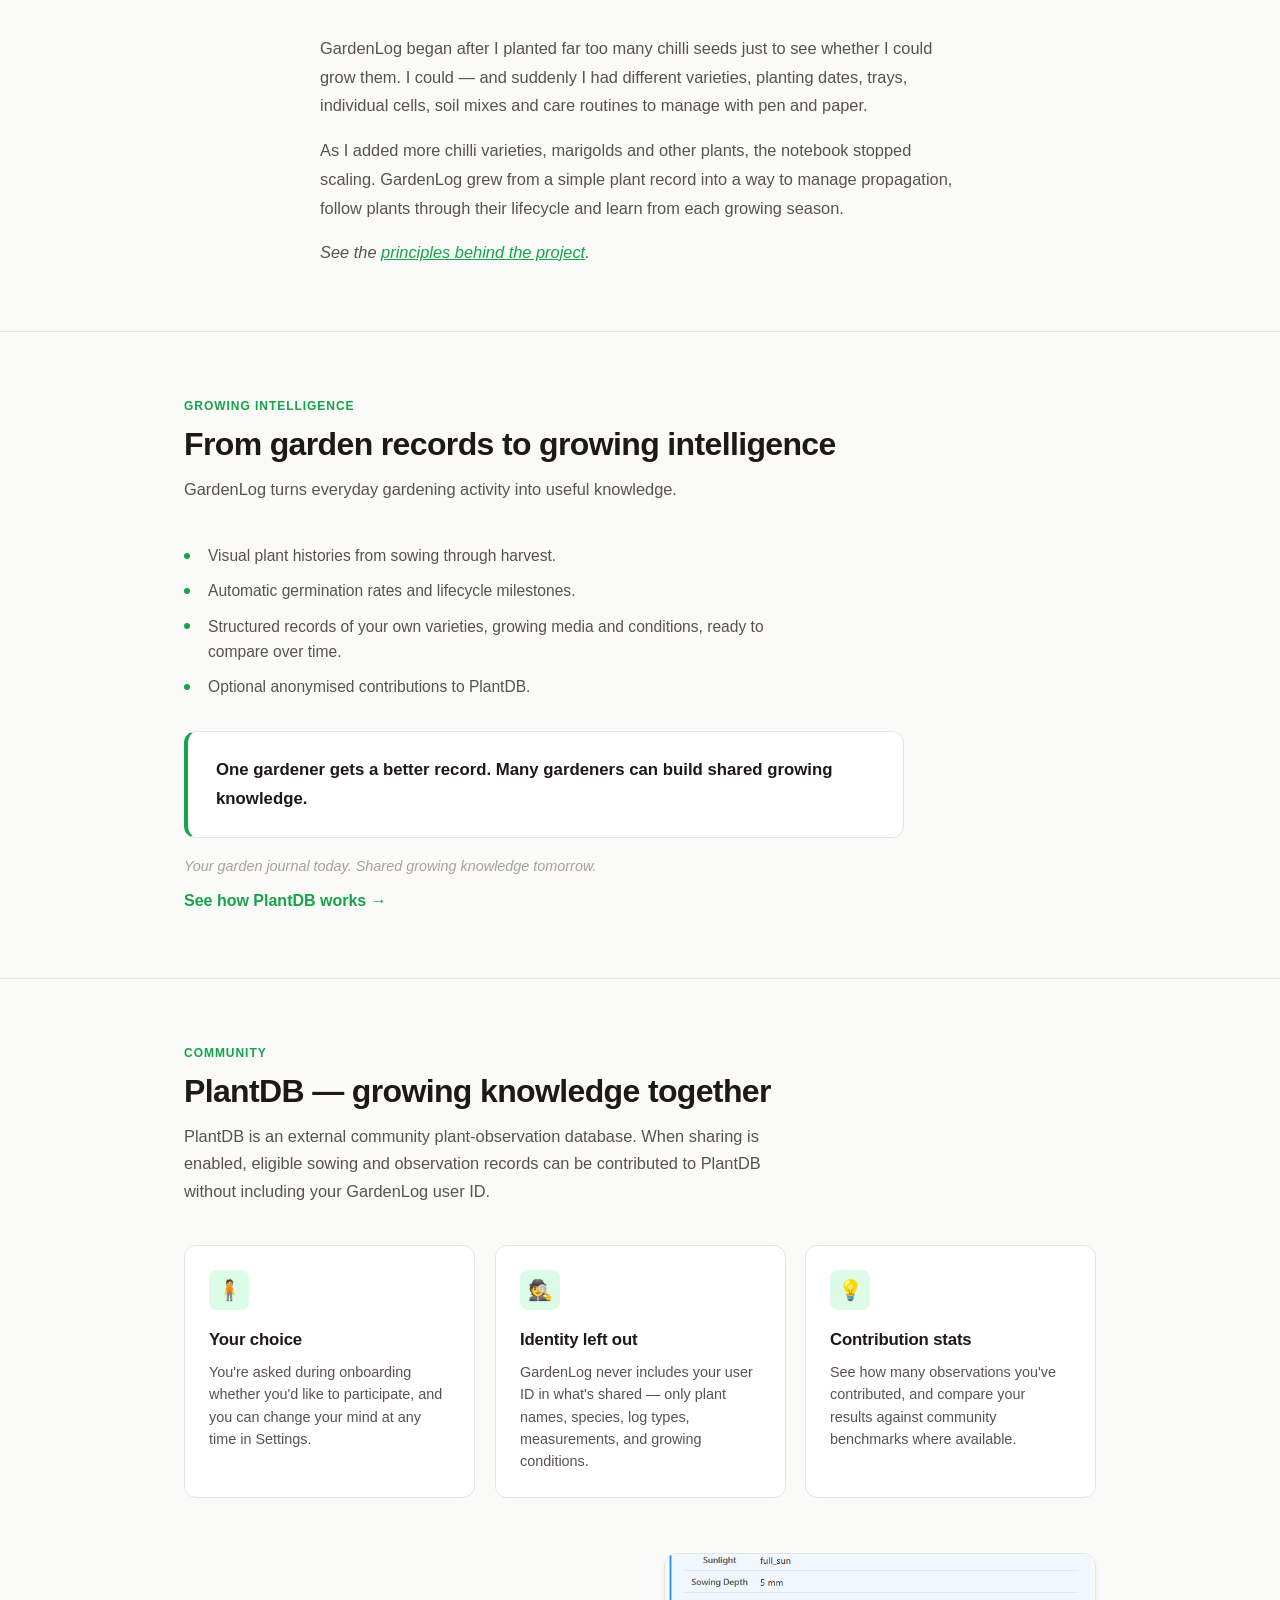
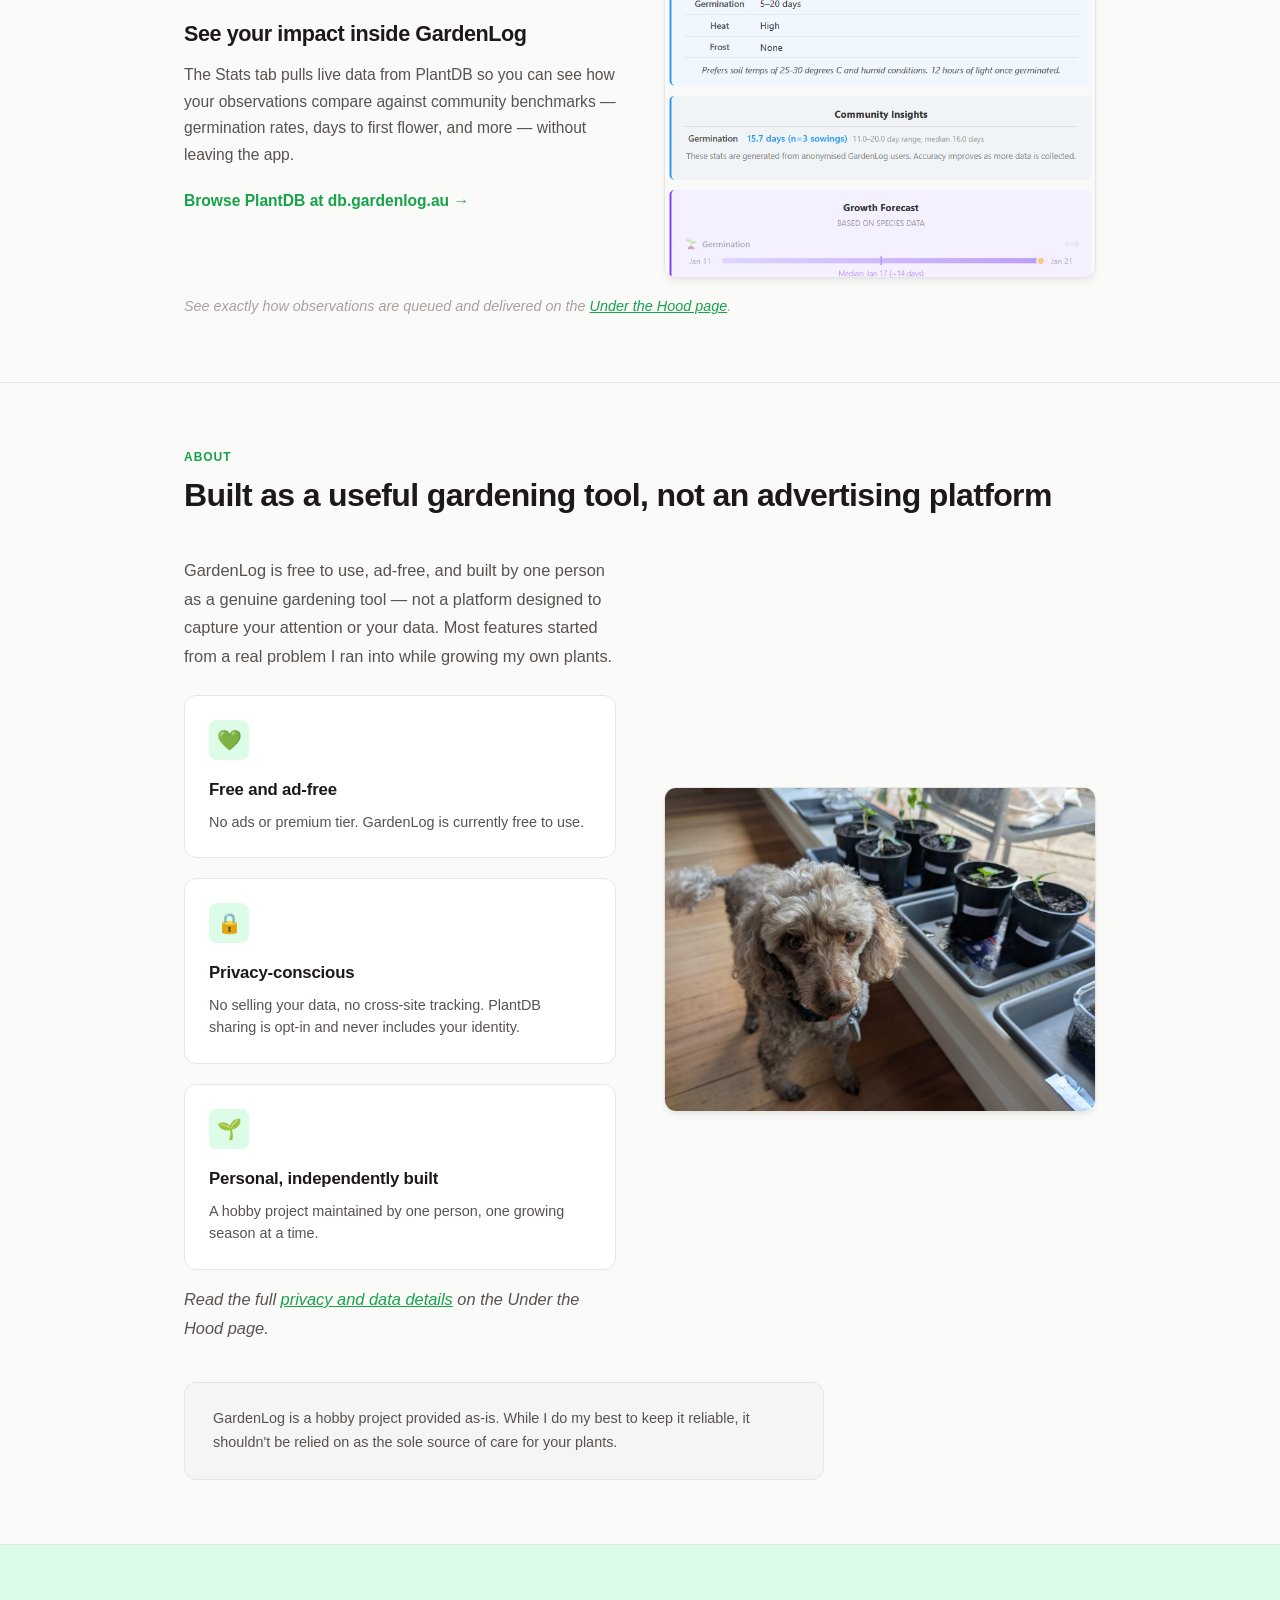
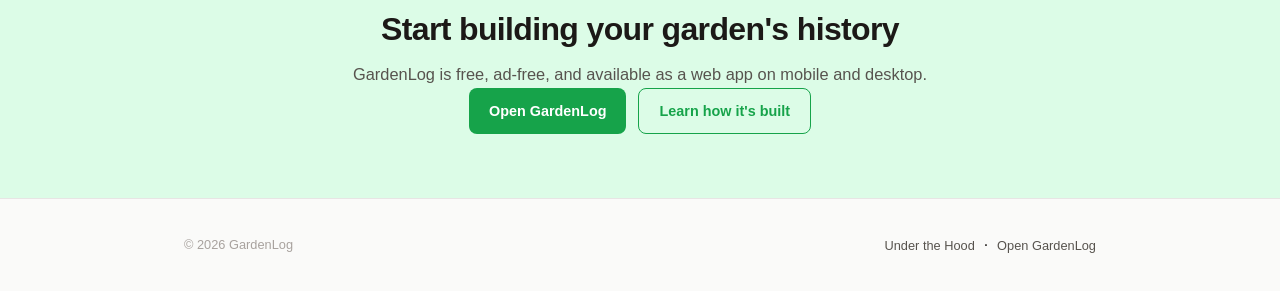
==== commit 65173536: "final pass" ====
--- a/index.html
+++ b/index.html
@@ -123,7 +123,7 @@
           <div class="feature-card reveal">
             <div class="feature-icon" aria-hidden="true">&#127794;</div>
             <h3>Manage propagation</h3>
-            <p>Plan trays cell by cell, record seeds sown, track germination, compare results, and graduate seedlings into plant records.</p>
+            <p>Plan trays cell by cell, record seeds sown, track germination, view results, and graduate seedlings into plant records.</p>
           </div>
 
           <div class="feature-card reveal">
@@ -213,7 +213,7 @@
     <!-- Mid-page CTA -->
     <section class="mid-cta">
       <div class="container">
-        <p class="mid-cta-text reveal">See it with your own plants</p>
+        <p class="mid-cta-text reveal">Ready to explore your own garden?</p>
         <a href="https://app.gardenlog.au" class="btn btn-primary reveal">Open GardenLog</a>
       </div>
     </section>
@@ -341,7 +341,7 @@
               <div class="plantdb-card reveal">
                 <div class="plantdb-icon" aria-hidden="true">&#127793;</div>
                 <h3>Personal, independently built</h3>
-                <p>An independently built hobby project, maintained by one person, one growing season at a time.</p>
+                <p>A hobby project maintained by one person, one growing season at a time.</p>
               </div>
             </div>
 
